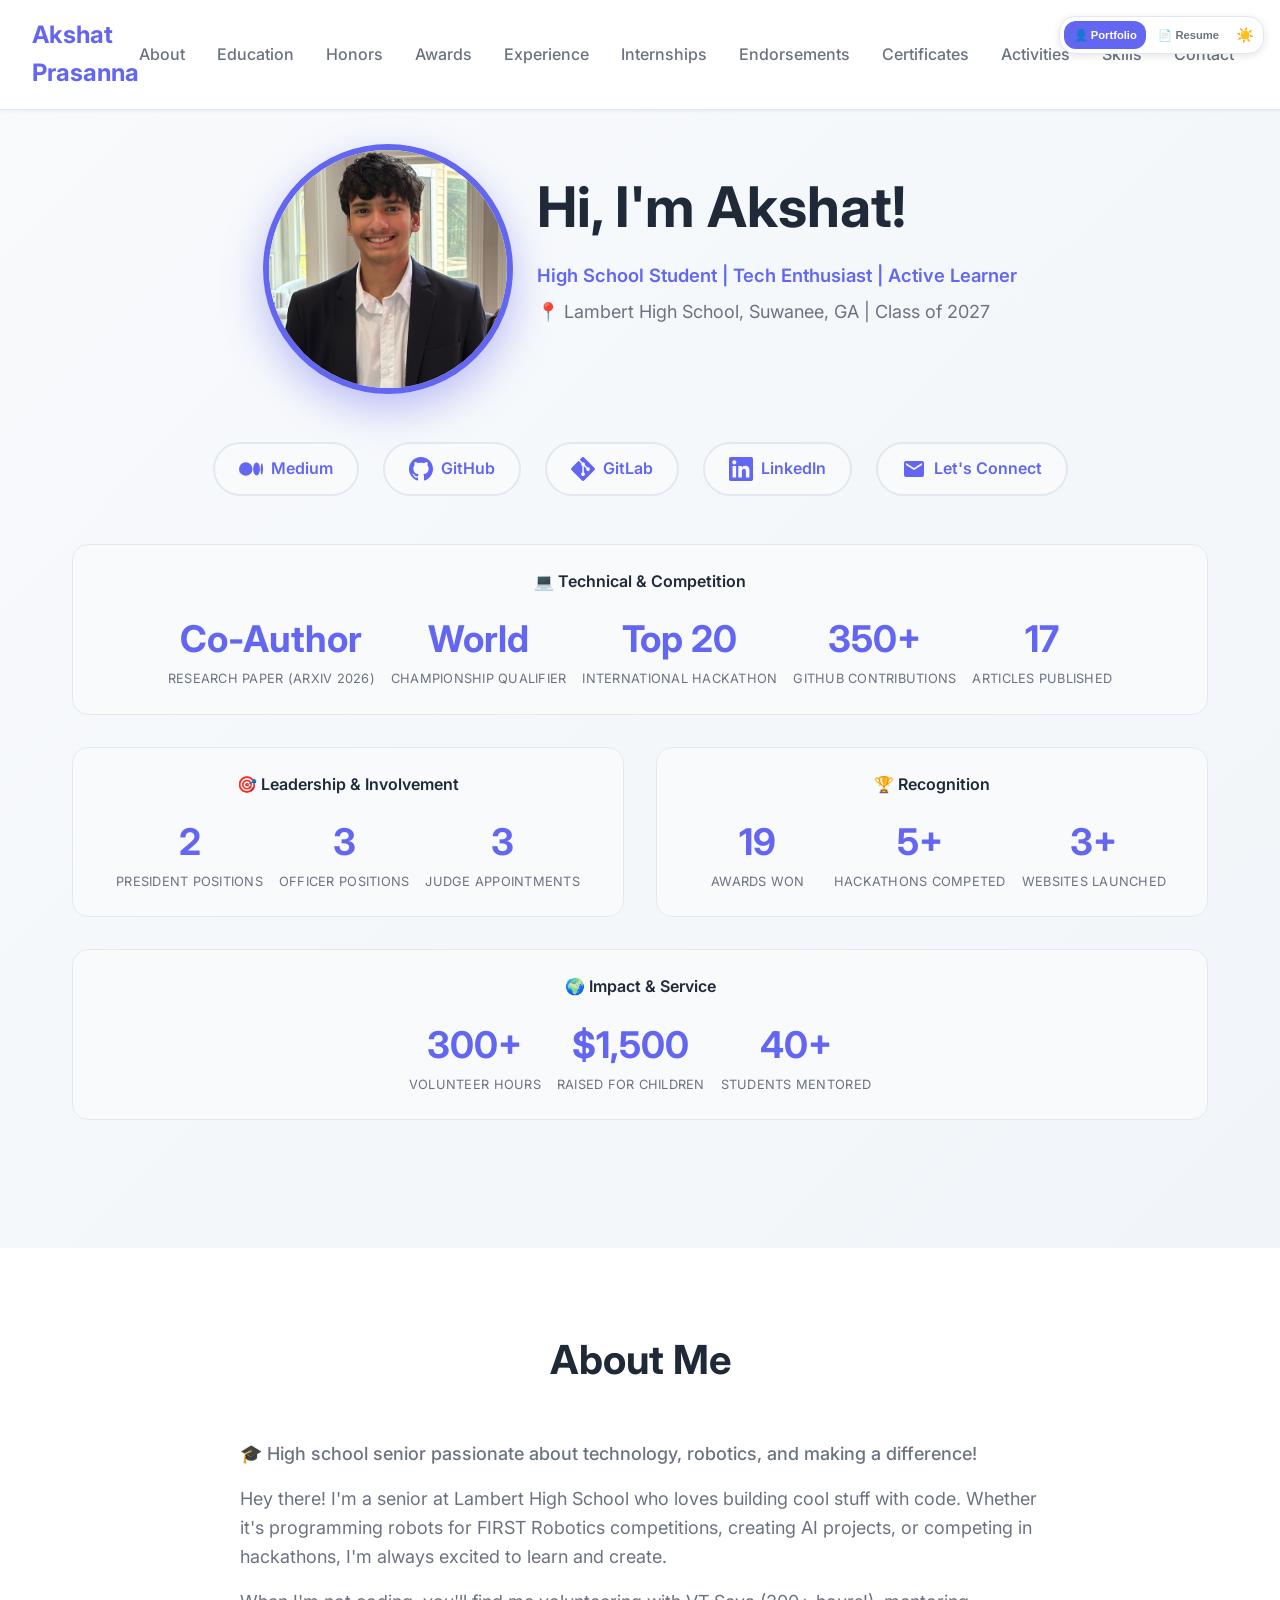
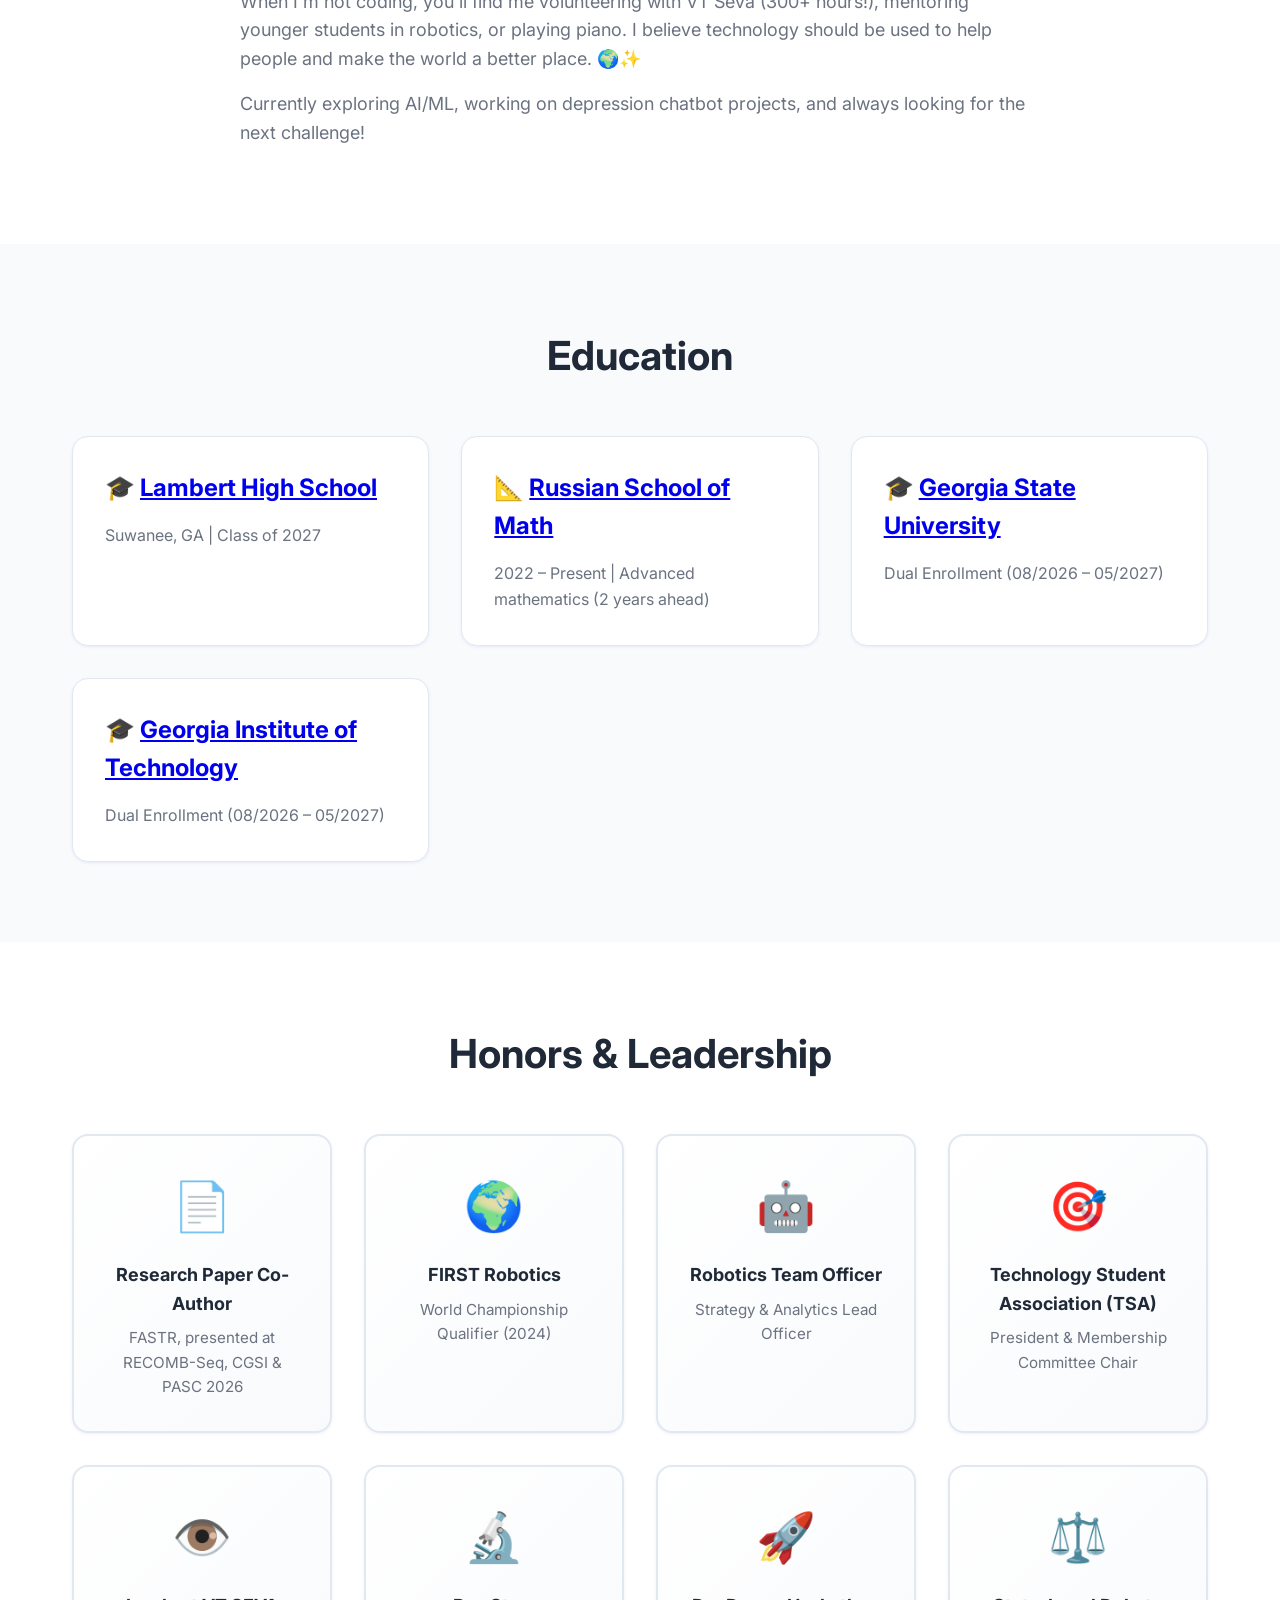
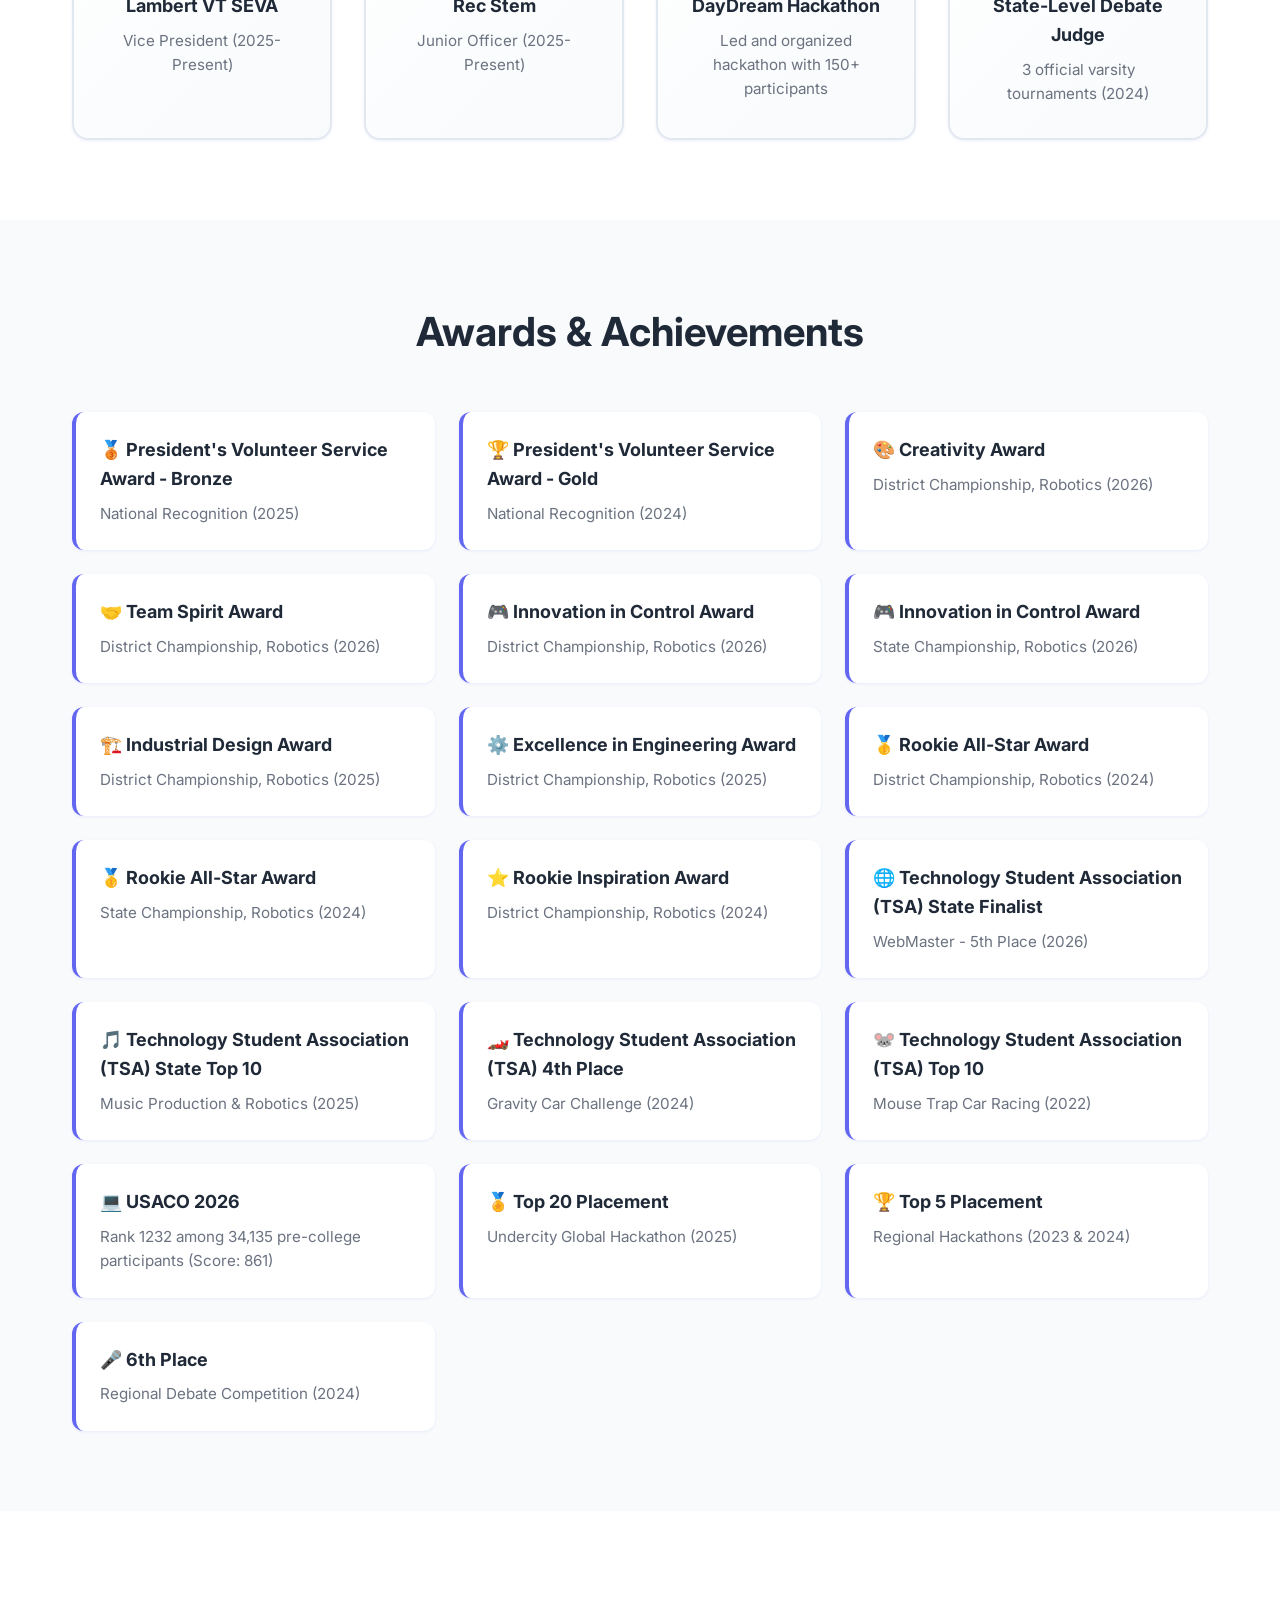
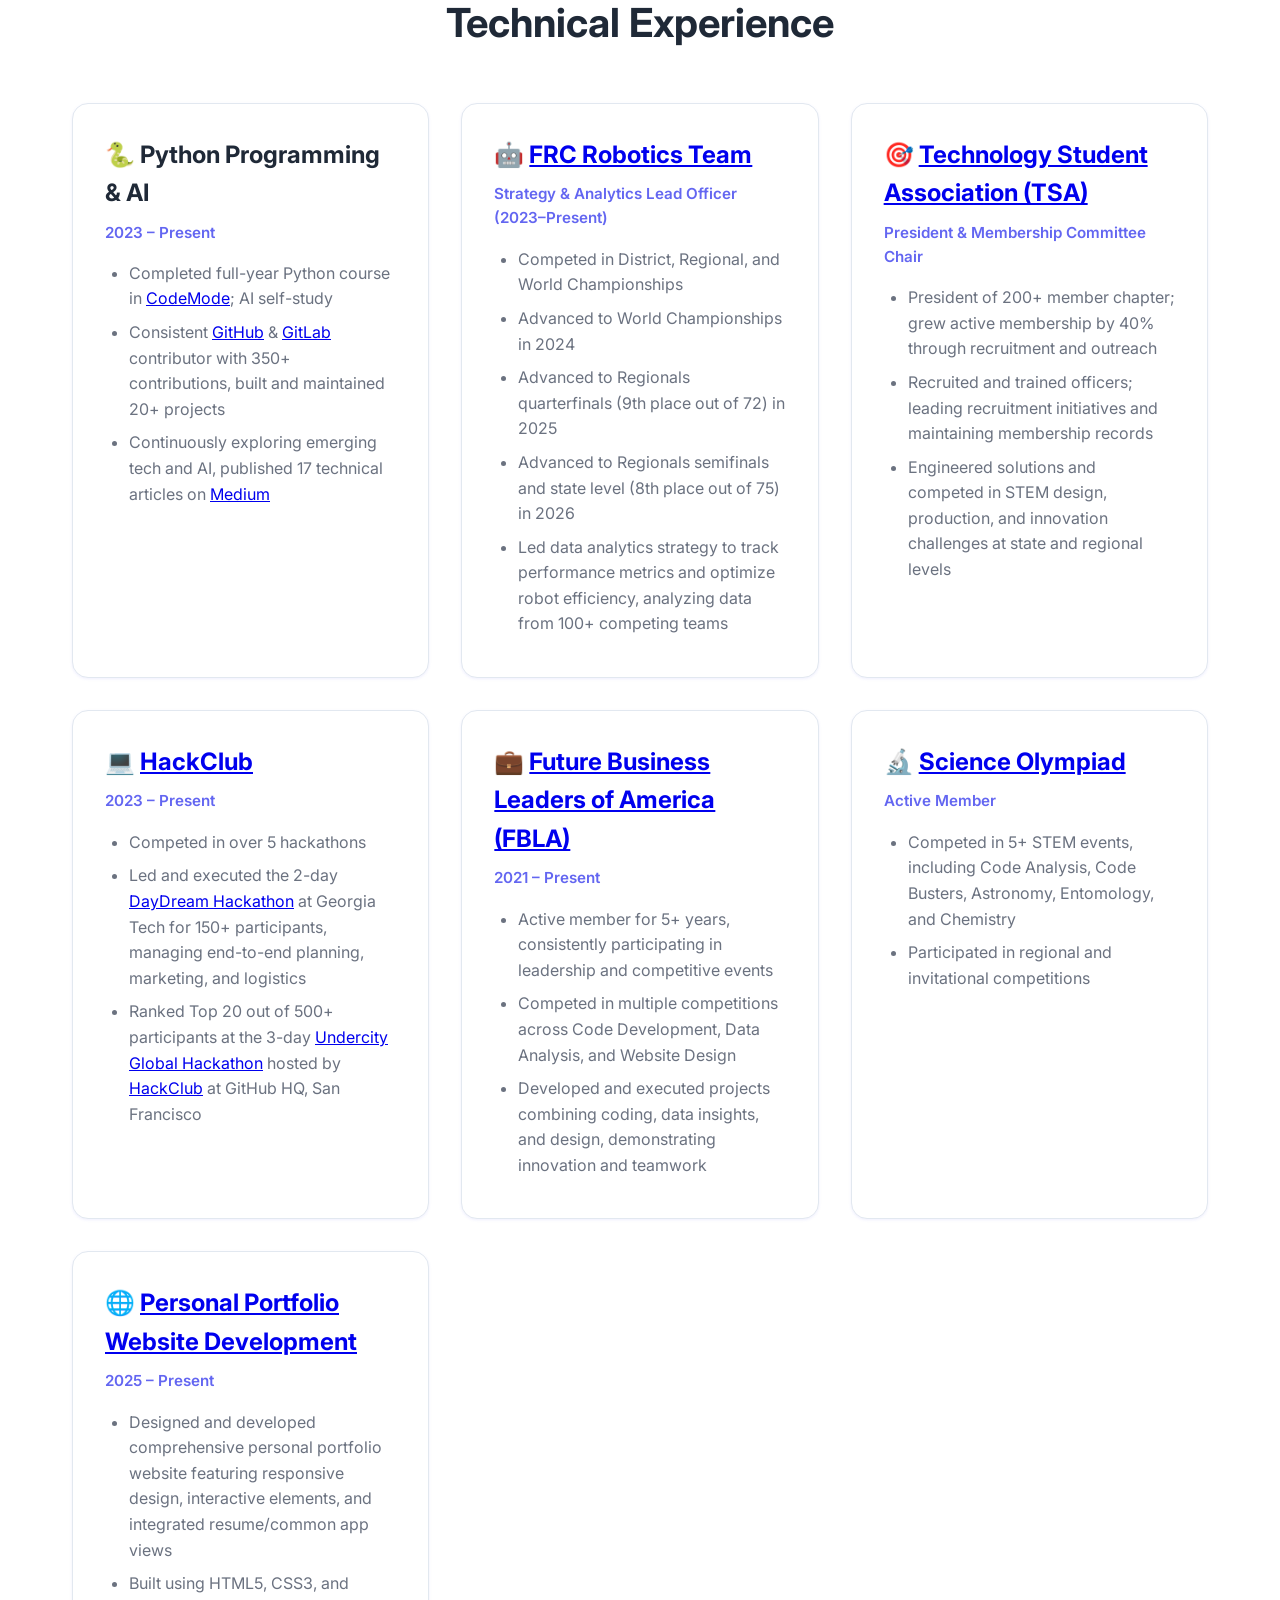
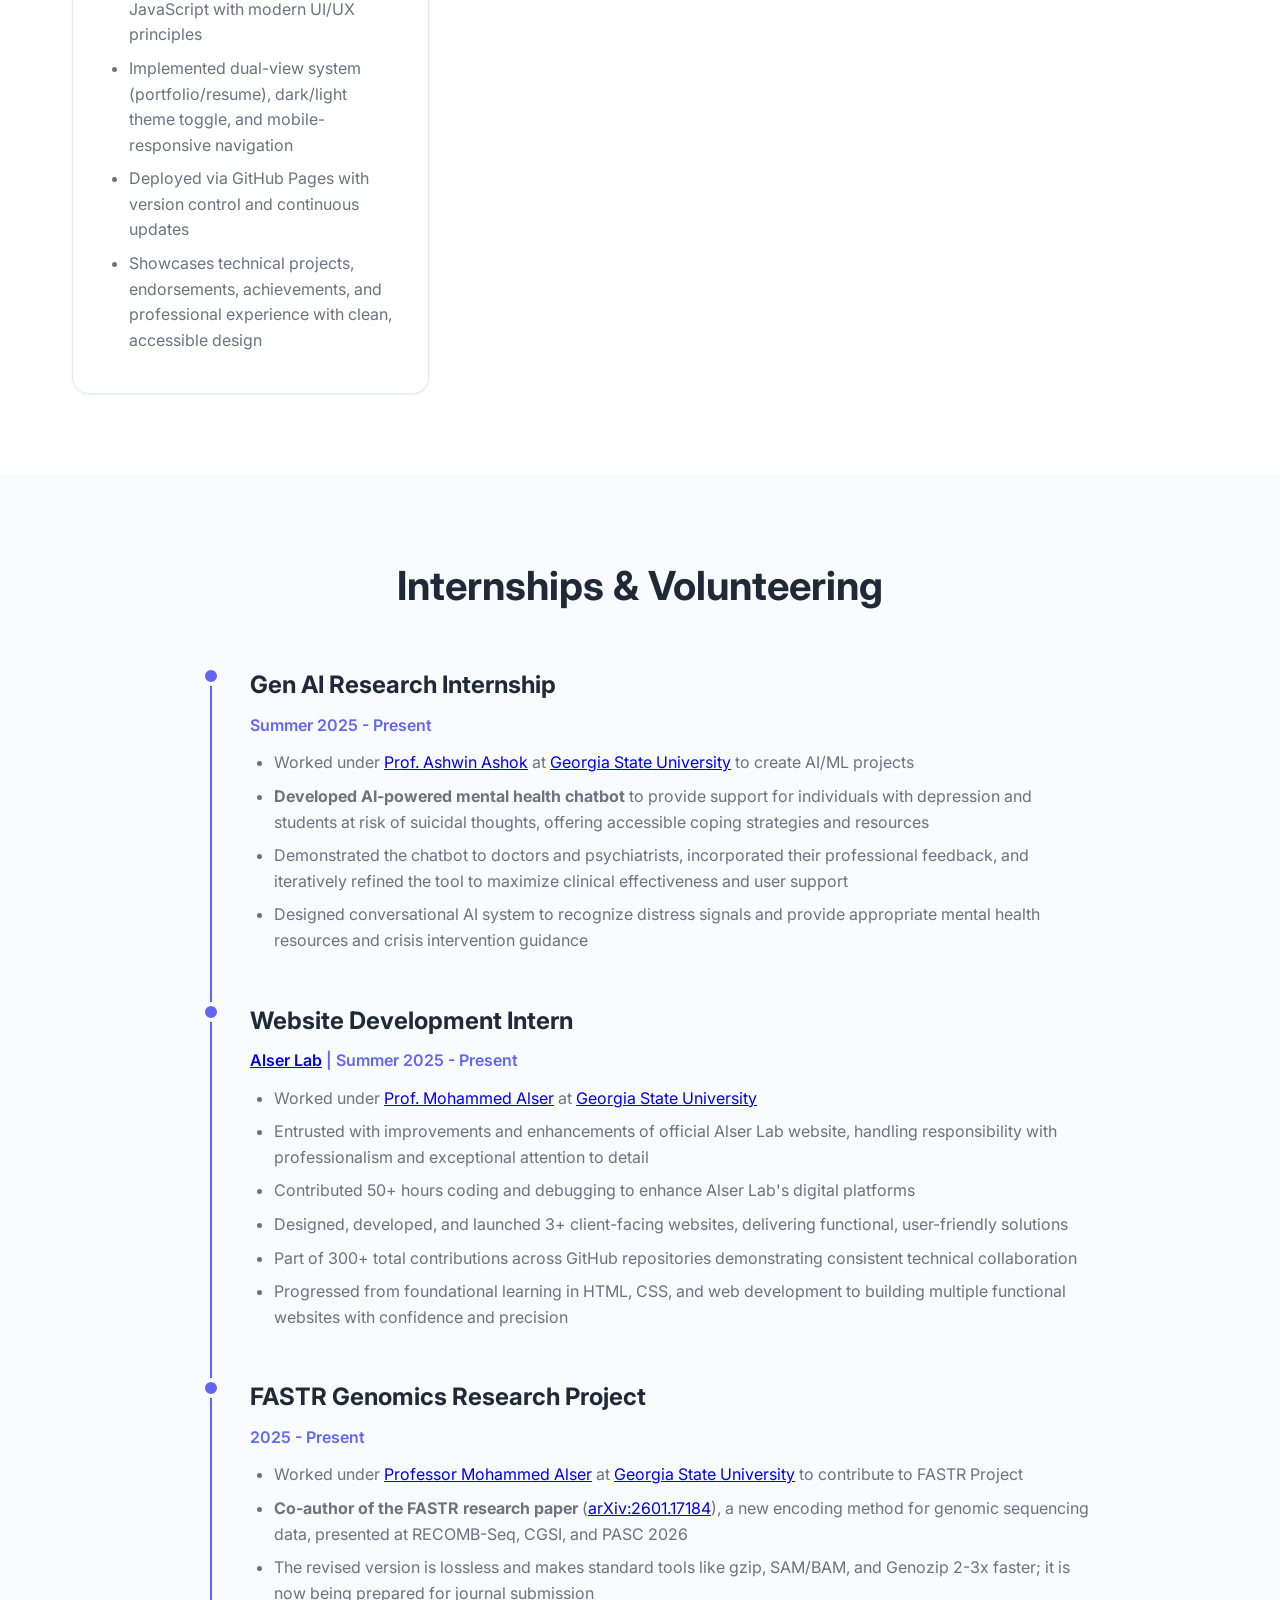
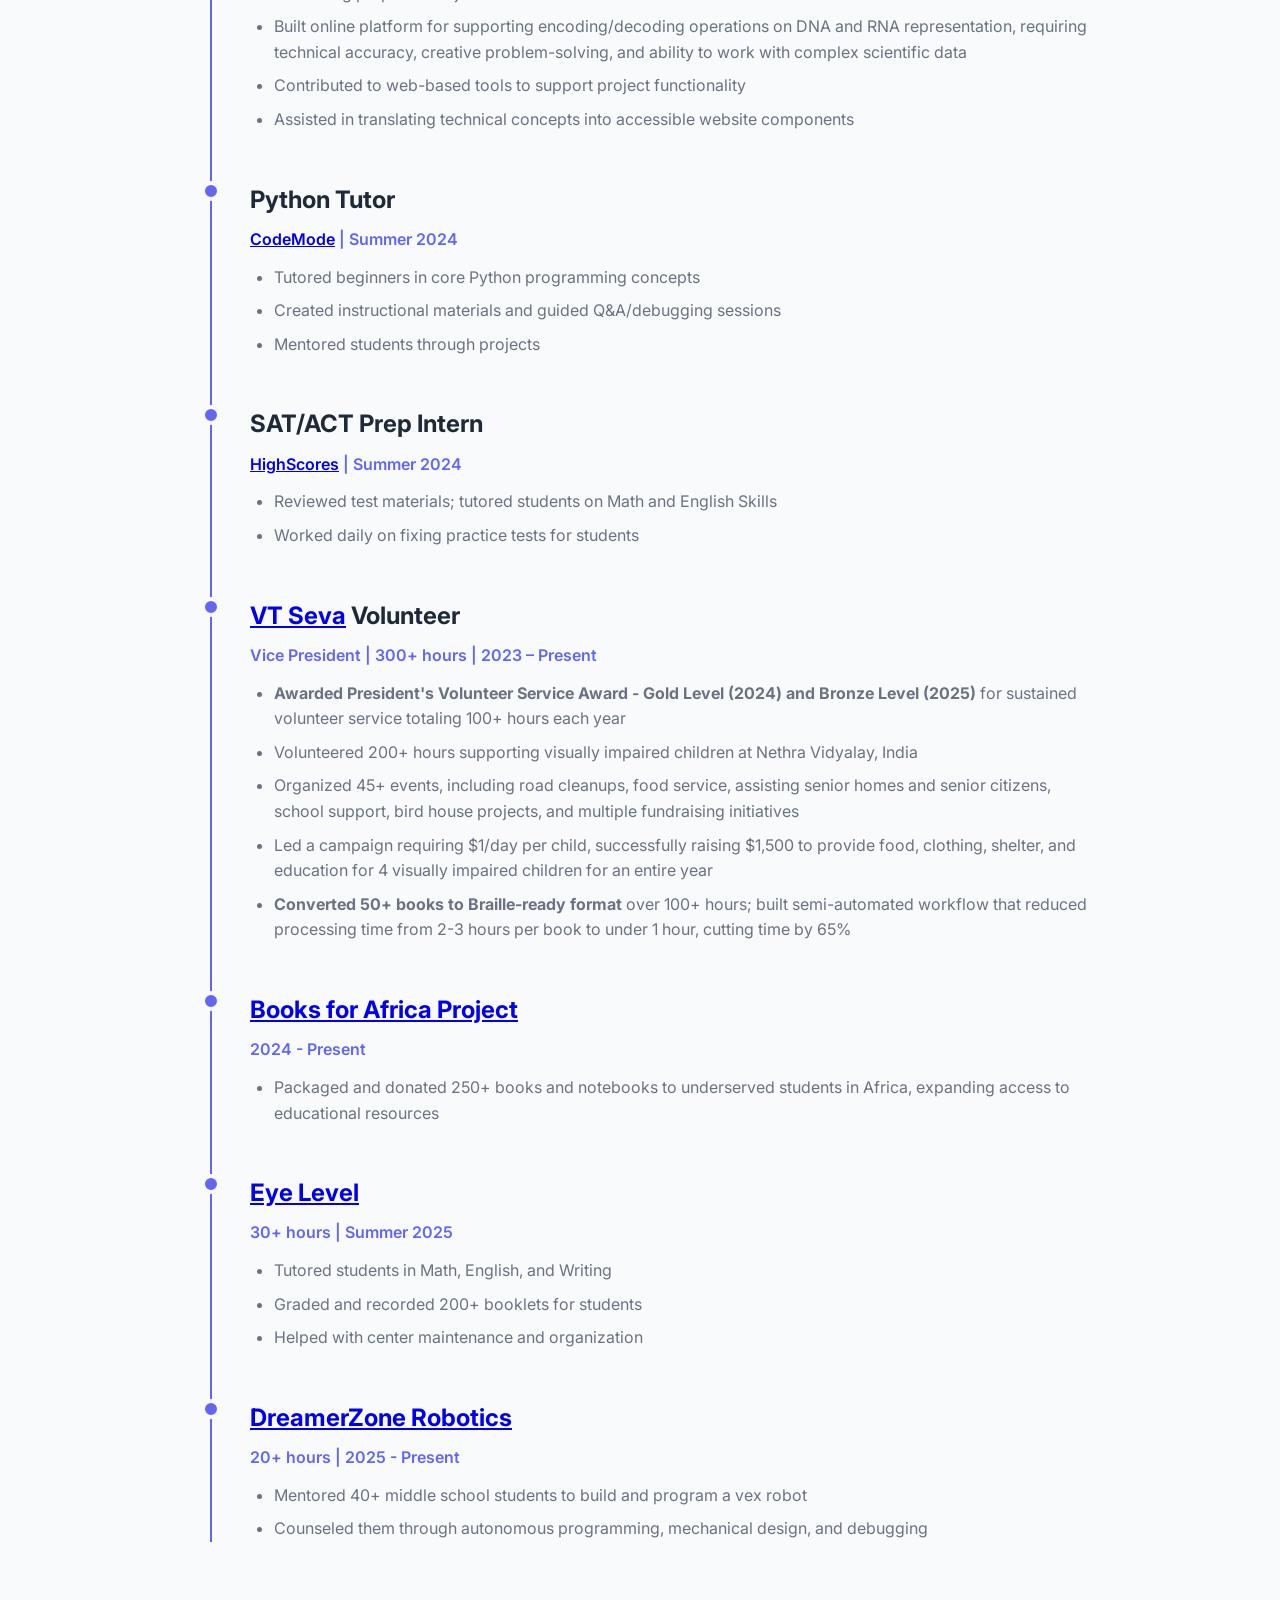
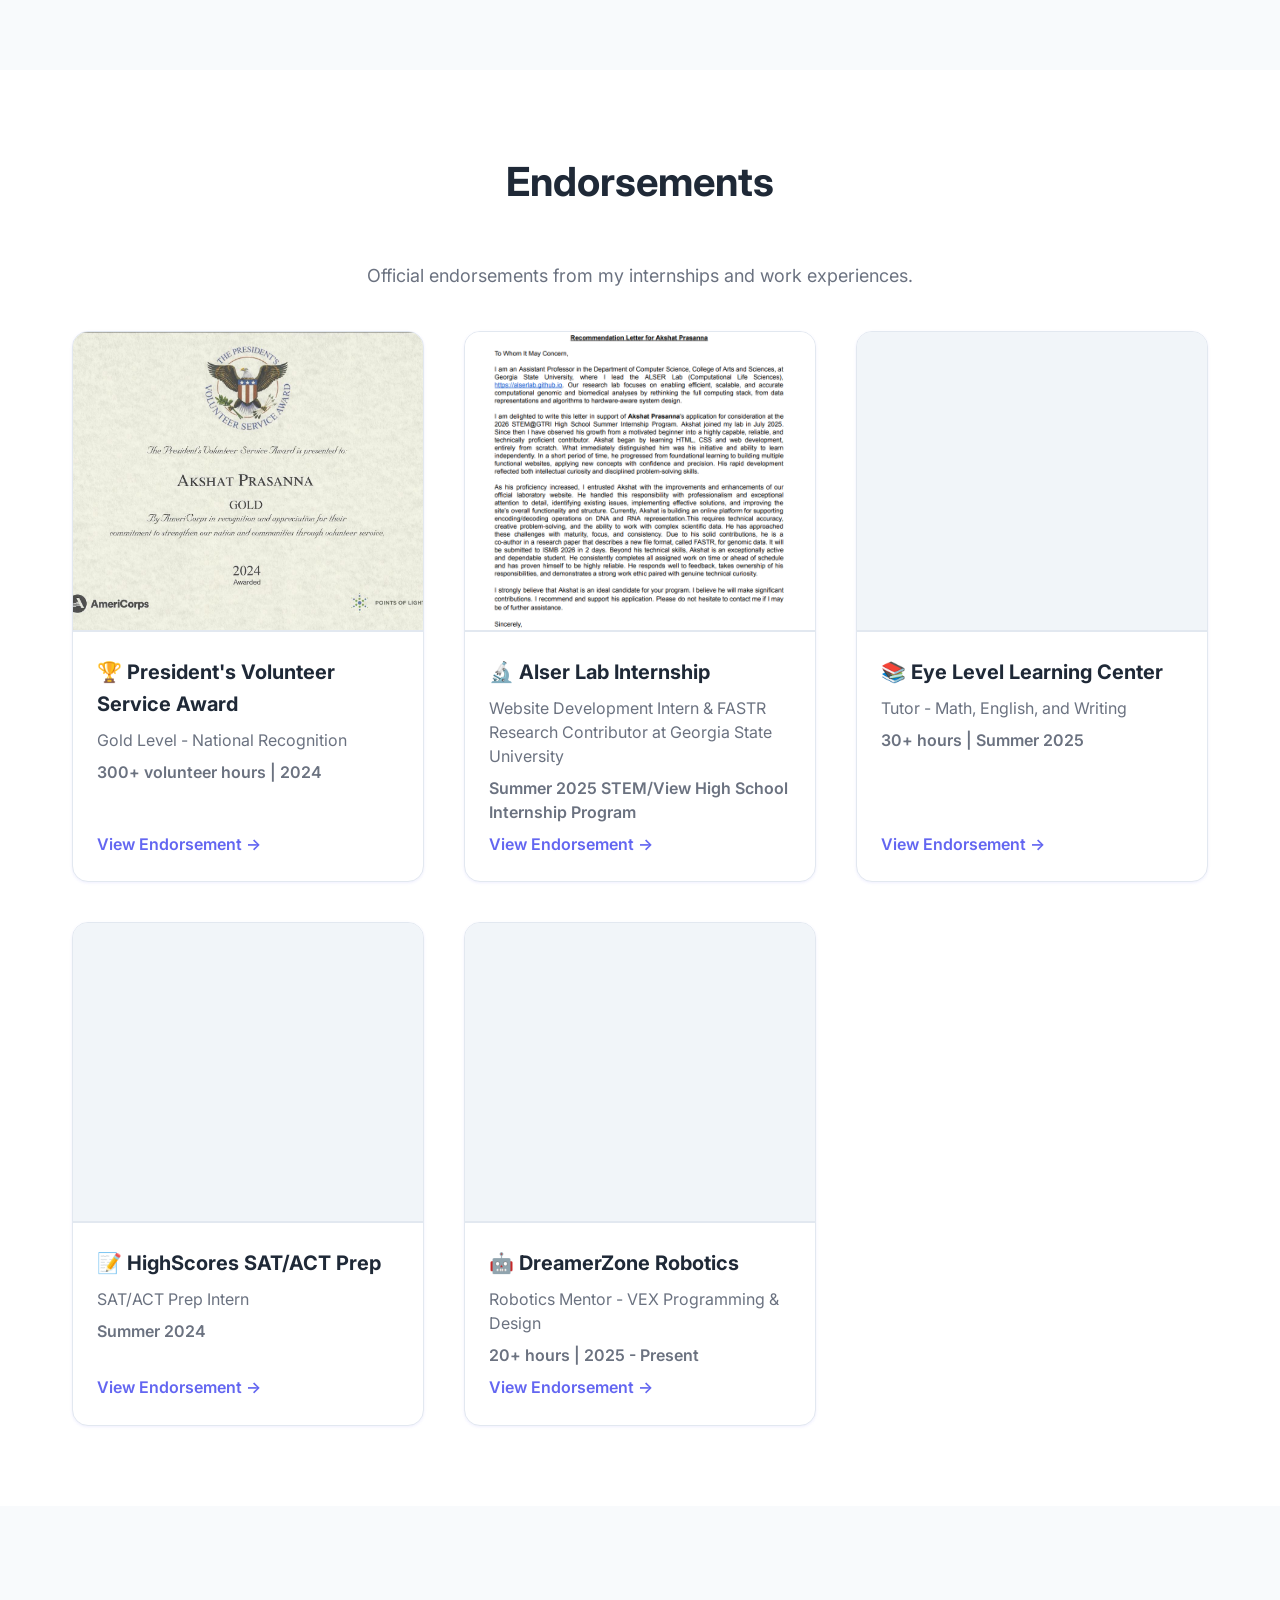
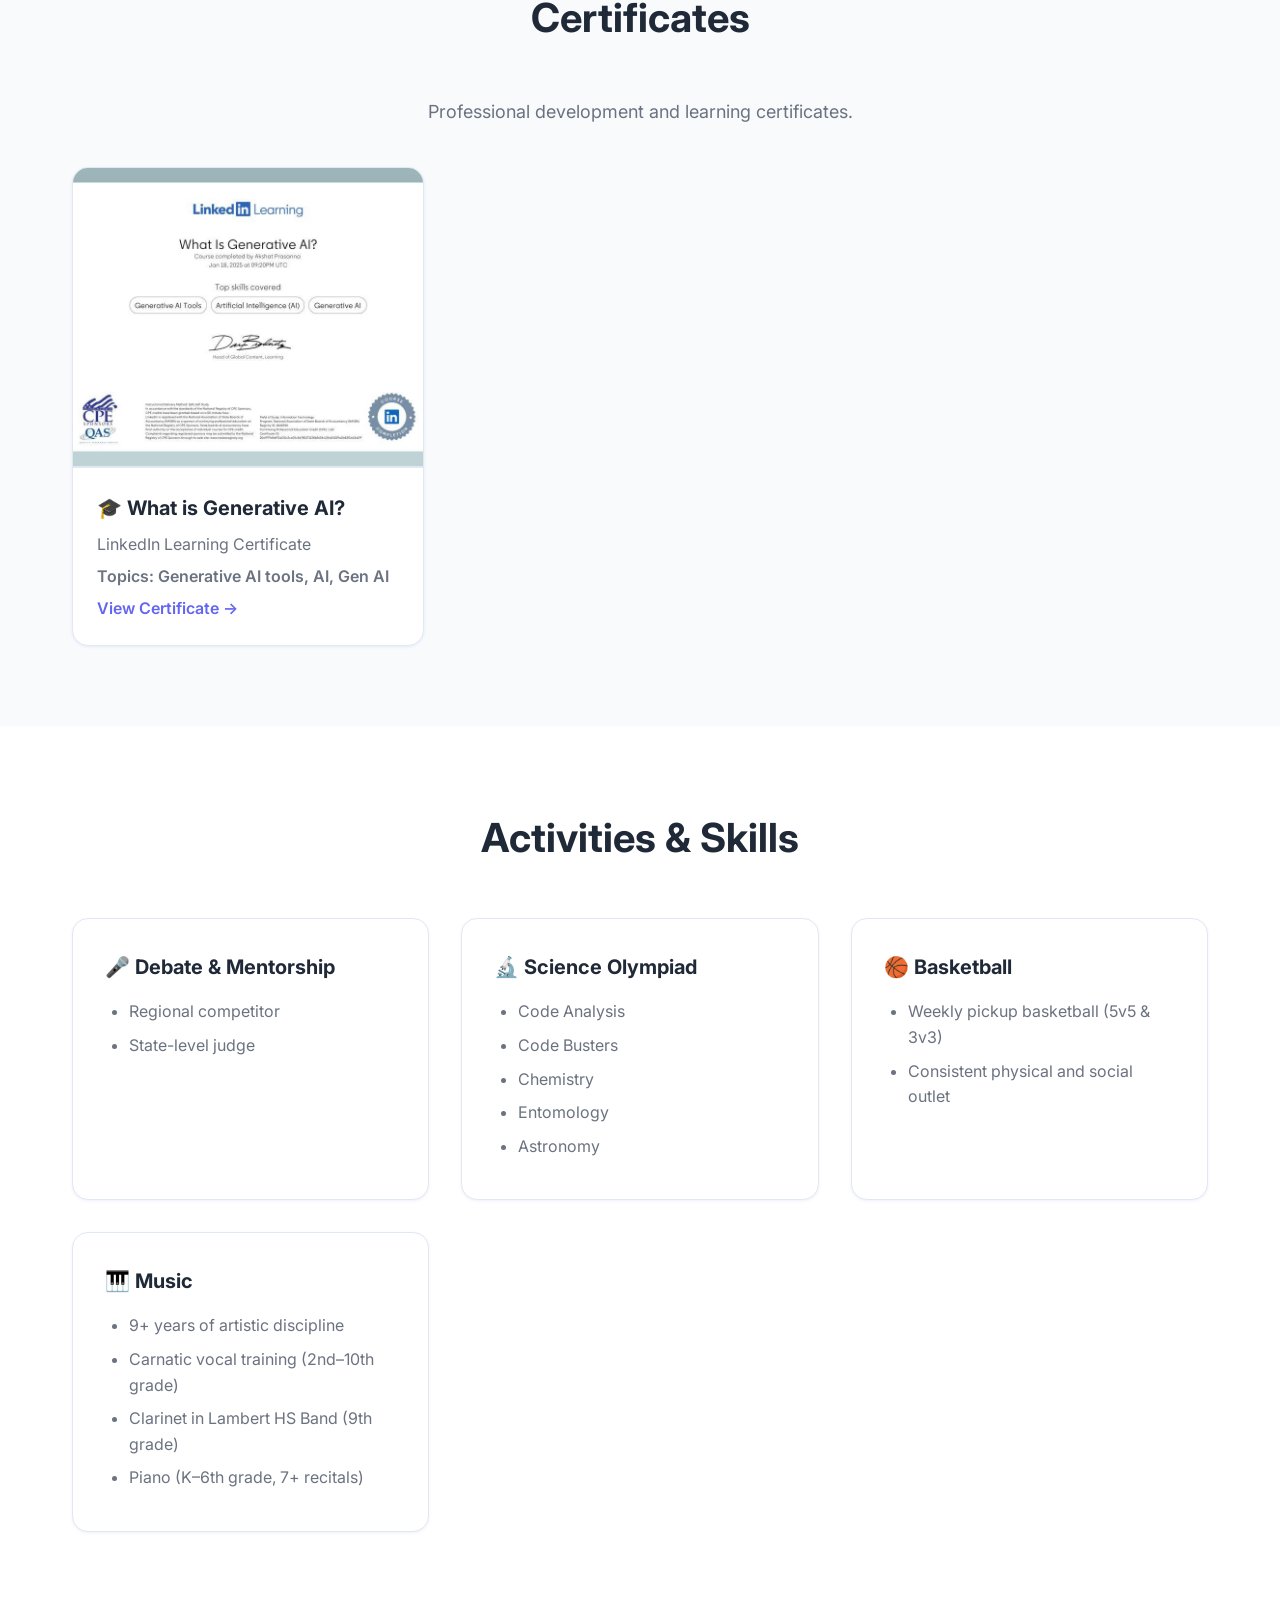
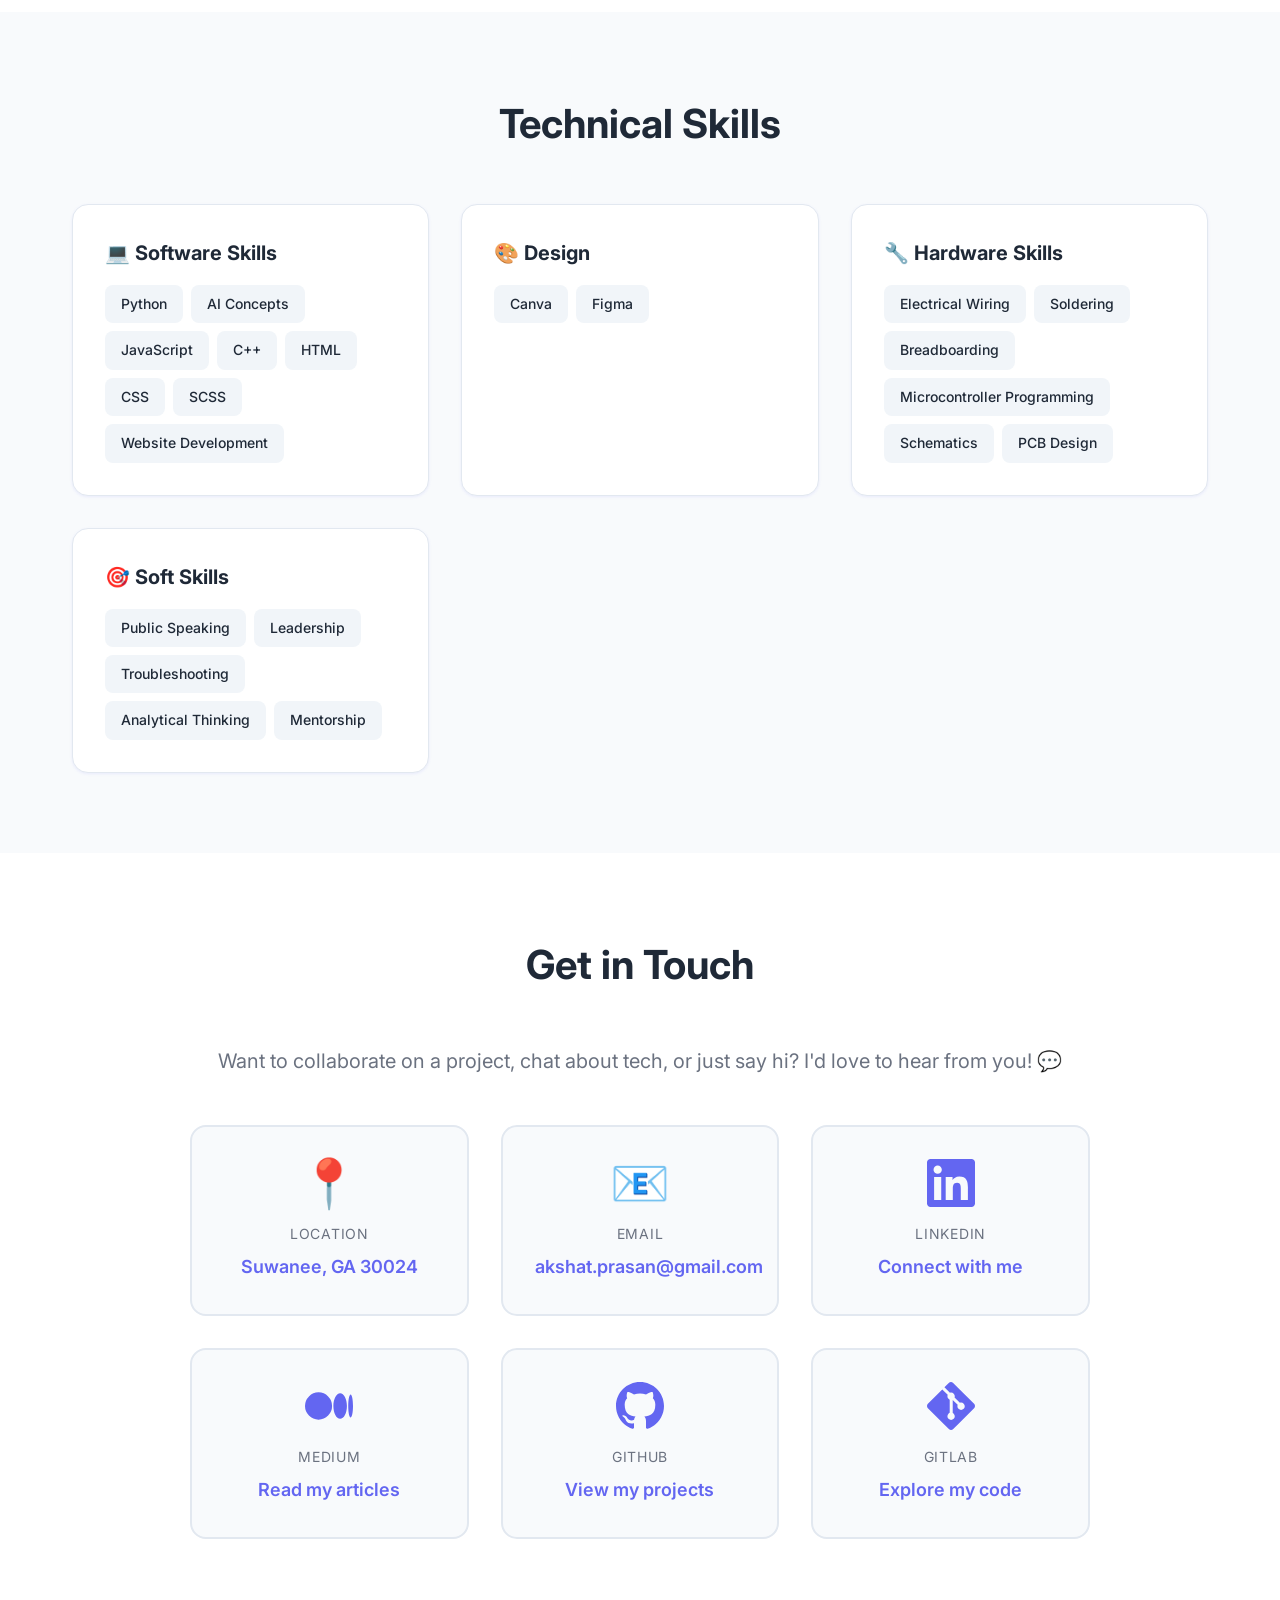
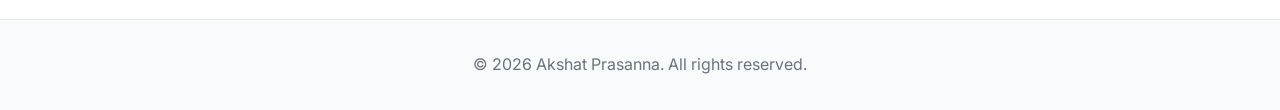
==== index.html @ 9a0ede93 "Add files via upload" ====
<!DOCTYPE html>
<html lang="en">
<head>
    <meta charset="UTF-8">
    <meta name="viewport" content="width=device-width, initial-scale=1.0">
    <title>Akshat Prasanna - Student Portfolio</title>
    <link rel="stylesheet" href="styles.css?v=1.8">
    <link rel="preconnect" href="https://fonts.googleapis.com">
    <link rel="preconnect" href="https://fonts.gstatic.com" crossorigin>
    <link href="https://fonts.googleapis.com/css2?family=Inter:wght@300;400;500;600;700&display=swap" rel="stylesheet">
    <!-- Cache buster: 2026-01-18-v5 -->
</head>
<body>
    <!-- View Toggle -->
    <div id="view-toggle" class="view-toggle">
        <button class="toggle-btn active" data-view="portfolio">👤 Portfolio</button>
        <button class="toggle-btn" data-view="resume">📄 Resume</button>
        <button id="theme-toggle" class="theme-btn" aria-label="Toggle theme">
            <span class="sun-icon">☀️</span>
            <span class="moon-icon">🌙</span>
        </button>
    </div>

    <!-- Portfolio View -->
    <div id="portfolio-view" class="view-container active">
        <!-- Navigation -->
        <nav id="navbar">
            <div class="nav-container">
                <a href="https://www.linkedin.com/in/akshat-prasanna-5a726828b/" target="_blank" class="nav-brand">Akshat Prasanna</a>
                <button class="mobile-menu-toggle" id="mobile-menu-toggle" aria-label="Toggle menu">
                    <span></span>
                    <span></span>
                    <span></span>
                </button>
                <div class="nav-links" id="nav-links">
                    <a href="#about">About</a>
                    <a href="#education">Education</a>
                    <a href="#honors">Honors</a>
                    <a href="#awards">Awards</a>
                    <a href="#experience">Experience</a>
                    <a href="#internships">Internships</a>
                    <a href="#endorsements">Endorsements</a>
                    <a href="#certificates">Certificates</a>
                    <a href="#activities">Activities</a>
                    <a href="#skills">Skills</a>
                    <a href="#contact">Contact</a>
                </div>
            </div>
        </nav>

    <!-- Hero Section -->
    <section id="hero">
        <div class="container">
            <div class="hero-content">
                <div class="profile-picture">
                    <img src="images/Akshat Headshot_optimized.jpg" alt="Akshat Prasanna" />
                </div>
                <div class="hero-text">
                    <h1 class="hero-title">Hi, I'm Akshat!</h1>
                    <p class="hero-subtitle">High School Student | Tech Enthusiast | Active Learner</p>
                    <p class="hero-location">📍 Lambert High School, Suwanee, GA | Class of 2027</p>
                </div>
                <div class="hero-social-links">
                    <a href="https://medium.com/@akshat.prasan" target="_blank" class="social-link" aria-label="Medium">
                        <svg width="24" height="24" viewBox="0 0 24 24" fill="currentColor" xmlns="http://www.w3.org/2000/svg">
                            <path d="M13.54 12a6.8 6.8 0 01-6.77 6.82A6.8 6.8 0 010 12a6.8 6.8 0 016.77-6.82A6.8 6.8 0 0113.54 12zM20.96 12c0 3.54-1.51 6.42-3.38 6.42-1.87 0-3.39-2.88-3.39-6.42s1.52-6.42 3.39-6.42 3.38 2.88 3.38 6.42M24 12c0 3.17-.53 5.75-1.19 5.75-.66 0-1.19-2.58-1.19-5.75s.53-5.75 1.19-5.75C23.47 6.25 24 8.83 24 12z"/>
                        </svg>
                        <span>Medium</span>
                    </a>
                    <a href="https://github.com/aksprasan" target="_blank" class="social-link" aria-label="GitHub">
                        <svg width="24" height="24" viewBox="0 0 24 24" fill="currentColor" xmlns="http://www.w3.org/2000/svg">
                            <path d="M12 0c-6.626 0-12 5.373-12 12 0 5.302 3.438 9.8 8.207 11.387.599.111.793-.261.793-.577v-2.234c-3.338.726-4.033-1.416-4.033-1.416-.546-1.387-1.333-1.756-1.333-1.756-1.089-.745.083-.729.083-.729 1.205.084 1.839 1.237 1.839 1.237 1.07 1.834 2.807 1.304 3.492.997.107-.775.418-1.305.762-1.604-2.665-.305-5.467-1.334-5.467-5.931 0-1.311.469-2.381 1.236-3.221-.124-.303-.535-1.524.117-3.176 0 0 1.008-.322 3.301 1.23.957-.266 1.983-.399 3.003-.404 1.02.005 2.047.138 3.006.404 2.291-1.552 3.297-1.23 3.297-1.23.653 1.653.242 2.874.118 3.176.77.84 1.235 1.911 1.235 3.221 0 4.609-2.807 5.624-5.479 5.921.43.372.823 1.102.823 2.222v3.293c0 .319.192.694.801.576 4.765-1.589 8.199-6.086 8.199-11.386 0-6.627-5.373-12-12-12z"/>
                        </svg>
                        <span>GitHub</span>
                    </a>
                    <a href="https://gitlab.com/akshat.prasan" target="_blank" class="social-link" aria-label="GitLab">
                        <svg width="24" height="24" viewBox="0 0 24 24" fill="currentColor" xmlns="http://www.w3.org/2000/svg">
                            <path d="M23.546 10.93L13.067.452c-.604-.603-1.582-.603-2.188 0L8.708 2.627l2.76 2.76c.645-.215 1.379-.07 1.889.441.516.515.658 1.258.428 1.9l2.658 2.66c.645-.23 1.387-.096 1.9.428.717.717.717 1.88 0 2.598-.719.719-1.881.719-2.598 0-.539-.541-.674-1.337-.404-1.996L12.86 8.955v6.525c.176.086.342.203.488.348.713.721.713 1.883 0 2.598-.719.719-1.881.719-2.598 0-.719-.719-.719-1.879 0-2.598.182-.18.387-.316.605-.406V8.835c-.217-.091-.424-.222-.605-.406-.545-.545-.676-1.342-.396-2.009L7.636 3.7.45 10.881c-.6.605-.6 1.584 0 2.189l10.48 10.477c.604.604 1.582.604 2.186 0l10.43-10.43c.605-.603.605-1.582 0-2.187"/>
                        </svg>
                        <span>GitLab</span>
                    </a>
                    <a href="https://www.linkedin.com/in/akshat-prasanna-5a726828b/" target="_blank" class="social-link" aria-label="LinkedIn">
                        <svg width="24" height="24" viewBox="0 0 24 24" fill="currentColor" xmlns="http://www.w3.org/2000/svg">
                            <path d="M20.447 20.452h-3.554v-5.569c0-1.328-.027-3.037-1.852-3.037-1.853 0-2.136 1.445-2.136 2.939v5.667H9.351V9h3.414v1.561h.046c.477-.9 1.637-1.85 3.37-1.85 3.601 0 4.267 2.37 4.267 5.455v6.286zM5.337 7.433c-1.144 0-2.063-.926-2.063-2.065 0-1.138.92-2.063 2.063-2.063 1.14 0 2.064.925 2.064 2.063 0 1.139-.925 2.065-2.064 2.065zm1.782 13.019H3.555V9h3.564v11.452zM22.225 0H1.771C.792 0 0 .774 0 1.729v20.542C0 23.227.792 24 1.771 24h20.451C23.2 24 24 23.227 24 22.271V1.729C24 .774 23.2 0 22.222 0h.003z"/>
                        </svg>
                        <span>LinkedIn</span>
                    </a>
                    <a href="#contact" class="social-link" aria-label="Contact">
                        <svg width="24" height="24" viewBox="0 0 24 24" fill="currentColor" xmlns="http://www.w3.org/2000/svg">
                            <path d="M20 4H4c-1.1 0-1.99.9-1.99 2L2 18c0 1.1.9 2 2 2h16c1.1 0 2-.9 2-2V6c0-1.1-.9-2-2-2zm0 4l-8 5-8-5V6l8 5 8-5v2z"/>
                        </svg>
                        <span>Let's Connect</span>
                    </a>
                </div>
                <div class="hero-stats">
                    <div class="stat-category">
                        <h4 class="stat-category-title">💻 Technical & Competition</h4>
                        <div class="stat-row">
                            <div class="stat">
                                <div class="stat-number">Co-Author</div>
                                <div class="stat-label">Research Paper (arXiv 2026)</div>
                            </div>
                            <div class="stat">
                                <div class="stat-number">World</div>
                                <div class="stat-label">Championship Qualifier</div>
                            </div>
                            <div class="stat">
                                <div class="stat-number">Top 20</div>
                                <div class="stat-label">International Hackathon</div>
                            </div>
                            <div class="stat">
                                <div class="stat-number">350+</div>
                                <div class="stat-label">GitHub Contributions</div>
                            </div>
                            <div class="stat">
                                <div class="stat-number">17</div>
                                <div class="stat-label">Articles Published</div>
                            </div>
                        </div>
                    </div>
                    
                    <div class="stat-category">
                        <h4 class="stat-category-title">🎯 Leadership & Involvement</h4>
                        <div class="stat-row">
                            <div class="stat">
                                <div class="stat-number">2</div>
                                <div class="stat-label">President Positions</div>
                            </div>
                            <div class="stat">
                                <div class="stat-number">3</div>
                                <div class="stat-label">Officer Positions</div>
                            </div>
                            <div class="stat">
                                <div class="stat-number">3</div>
                                <div class="stat-label">Judge Appointments</div>
                            </div>
                        </div>
                    </div>
                    
                    <div class="stat-category">
                        <h4 class="stat-category-title">🏆 Recognition</h4>
                        <div class="stat-row">
                            <div class="stat">
                                <div class="stat-number">19</div>
                                <div class="stat-label">Awards Won</div>
                            </div>
                            <div class="stat">
                                <div class="stat-number">5+</div>
                                <div class="stat-label">Hackathons Competed</div>
                            </div>
                            <div class="stat">
                                <div class="stat-number">3+</div>
                                <div class="stat-label">Websites Launched</div>
                            </div>
                        </div>
                    </div>
                    
                    <div class="stat-category">
                        <h4 class="stat-category-title">🌍 Impact & Service</h4>
                        <div class="stat-row">
                            <div class="stat">
                                <div class="stat-number">300+</div>
                                <div class="stat-label">Volunteer Hours</div>
                            </div>
                            <div class="stat">
                                <div class="stat-number">$1,500</div>
                                <div class="stat-label">Raised for Children</div>
                            </div>
                            <div class="stat">
                                <div class="stat-number">40+</div>
                                <div class="stat-label">Students Mentored</div>
                            </div>
                        </div>
                    </div>
                </div>
            </div>
        </div>
    </section>

    <!-- About Section -->
    <section id="about" class="section">
        <div class="container">
            <h2 class="section-title">About Me</h2>
            <div class="about-content">
                <p class="lead">🎓 High school senior passionate about technology, robotics, and making a difference!</p>
                <p>Hey there! I'm a senior at Lambert High School who loves building cool stuff with code. Whether it's programming robots for FIRST Robotics competitions, creating AI projects, or competing in hackathons, I'm always excited to learn and create.</p>
                <p>When I'm not coding, you'll find me volunteering with VT Seva (300+ hours!), mentoring younger students in robotics, or playing piano. I believe technology should be used to help people and make the world a better place. 🌍✨</p>
                <p>Currently exploring AI/ML, working on depression chatbot projects, and always looking for the next challenge!</p>
            </div>
        </div>
    </section>

    <!-- Education Section -->
    <section id="education" class="section section-alt">
        <div class="container">
            <h2 class="section-title">Education</h2>
            <div class="education-grid">
                <div class="education-card">
                    <h3>🎓 <a href="https://lhs.forsyth.k12.ga.us/" target="_blank">Lambert High School</a></h3>
                    <p class="school-info">Suwanee, GA | Class of 2027</p>
                </div>
                <div class="education-card">
                    <h3>📐 <a href="https://www.mathschool.com/about" target="_blank">Russian School of Math</a></h3>
                    <p class="school-info">2022 – Present | Advanced mathematics (2 years ahead)</p>
                </div>
                <div class="education-card">
                    <h3>🎓 <a href="https://www.gsu.edu/" target="_blank">Georgia State University</a></h3>
                    <p class="school-info">Dual Enrollment (08/2026 – 05/2027)</p>
                </div>
                <div class="education-card">
                    <h3>🎓 <a href="https://www.gatech.edu/" target="_blank">Georgia Institute of Technology</a></h3>
                    <p class="school-info">Dual Enrollment (08/2026 – 05/2027)</p>
                </div>
            </div>
        </div>
    </section>

    <!-- Honors & Leadership Section -->
    <section id="honors" class="section">
        <div class="container">
            <h2 class="section-title">Honors & Leadership</h2>
            <div class="honors-grid">
                <div class="honor-card">
                    <div class="honor-icon">📄</div>
                    <h3>Research Paper Co-Author</h3>
                    <p>FASTR, presented at RECOMB-Seq, CGSI & PASC 2026</p>
                </div>
                <div class="honor-card">
                    <div class="honor-icon">🌍</div>
                    <h3>FIRST Robotics</h3>
                    <p>World Championship Qualifier (2024)</p>
                </div>
                <div class="honor-card">
                    <div class="honor-icon">🤖</div>
                    <h3>Robotics Team Officer</h3>
                    <p>Strategy & Analytics Lead Officer</p>
                </div>
                <div class="honor-card">
                    <div class="honor-icon">🎯</div>
                    <h3>Technology Student Association (TSA)</h3>
                    <p>President & Membership Committee Chair</p>
                </div>
                <div class="honor-card">
                    <div class="honor-icon">👁️</div>
                    <h3>Lambert VT SEVA</h3>
                    <p>Vice President (2025-Present)</p>
                </div>
                <div class="honor-card">
                    <div class="honor-icon">🔬</div>
                    <h3>Rec Stem</h3>
                    <p>Junior Officer (2025-Present)</p>
                </div>
                <div class="honor-card">
                    <div class="honor-icon">🚀</div>
                    <h3>DayDream Hackathon</h3>
                    <p>Led and organized hackathon with 150+ participants</p>
                </div>
                <div class="honor-card">
                    <div class="honor-icon">⚖️</div>
                    <h3>State-Level Debate Judge</h3>
                    <p>3 official varsity tournaments (2024)</p>
                </div>
            </div>
        </div>
    </section>

    <!-- Awards Section -->
    <section id="awards" class="section section-alt">
        <div class="container">
            <h2 class="section-title">Awards & Achievements</h2>
            <div class="awards-grid">
                <div class="award-item">
                    <h4>🥉 President's Volunteer Service Award - Bronze</h4>
                    <p>National Recognition (2025)</p>
                </div>
                <div class="award-item">
                    <h4>🏆 President's Volunteer Service Award - Gold</h4>
                    <p>National Recognition (2024)</p>
                </div>
                <div class="award-item">
                    <h4>🎨 Creativity Award</h4>
                    <p>District Championship, Robotics (2026)</p>
                </div>
                <div class="award-item">
                    <h4>🤝 Team Spirit Award</h4>
                    <p>District Championship, Robotics (2026)</p>
                </div>
                <div class="award-item">
                    <h4>🎮 Innovation in Control Award</h4>
                    <p>District Championship, Robotics (2026)</p>
                </div>
                <div class="award-item">
                    <h4>🎮 Innovation in Control Award</h4>
                    <p>State Championship, Robotics (2026)</p>
                </div>
                <div class="award-item">
                    <h4>🏗️ Industrial Design Award</h4>
                    <p>District Championship, Robotics (2025)</p>
                </div>
                <div class="award-item">
                    <h4>⚙️ Excellence in Engineering Award</h4>
                    <p>District Championship, Robotics (2025)</p>
                </div>
                <div class="award-item">
                    <h4>🥇 Rookie All-Star Award</h4>
                    <p>District Championship, Robotics (2024)</p>
                </div>
                <div class="award-item">
                    <h4>🥇 Rookie All-Star Award</h4>
                    <p>State Championship, Robotics (2024)</p>
                </div>
                <div class="award-item">
                    <h4>⭐ Rookie Inspiration Award</h4>
                    <p>District Championship, Robotics (2024)</p>
                </div>
                <div class="award-item">
                    <h4>🌐 Technology Student Association (TSA) State Finalist</h4>
                    <p>WebMaster - 5th Place (2026)</p>
                </div>
                <div class="award-item">
                    <h4>🎵 Technology Student Association (TSA) State Top 10</h4>
                    <p>Music Production & Robotics (2025)</p>
                </div>
                <div class="award-item">
                    <h4>🏎️ Technology Student Association (TSA) 4th Place</h4>
                    <p>Gravity Car Challenge (2024)</p>
                </div>
                <div class="award-item">
                    <h4>🐭 Technology Student Association (TSA) Top 10</h4>
                    <p>Mouse Trap Car Racing (2022)</p>
                </div>
                <div class="award-item">
                    <h4>💻 USACO 2026</h4>
                    <p>Rank 1232 among 34,135 pre-college participants (Score: 861)</p>
                </div>
                <div class="award-item">
                    <h4>🏅 Top 20 Placement</h4>
                    <p>Undercity Global Hackathon (2025)</p>
                </div>
                <div class="award-item">
                    <h4>🏆 Top 5 Placement</h4>
                    <p>Regional Hackathons (2023 & 2024)</p>
                </div>
                <div class="award-item">
                    <h4>🎤 6th Place</h4>
                    <p>Regional Debate Competition (2024)</p>
                </div>
            </div>
        </div>
    </section>

    <!-- Technical Experience Section -->
    <section id="experience" class="section">
        <div class="container">
            <h2 class="section-title">Technical Experience</h2>
            <div class="experience-grid">
                <div class="experience-card">
                    <h3>🐍 Python Programming & AI</h3>
                    <p class="experience-period">2023 – Present</p>
                    <ul>
                        <li>Completed full-year Python course in <a href="https://codemode.us/" target="_blank">CodeMode</a>; AI self-study</li>
                        <li>Consistent <a href="https://github.com/aksprasan" target="_blank">GitHub</a> & <a href="https://gitlab.com/akshat.prasan" target="_blank">GitLab</a> contributor with 350+ contributions, built and maintained 20+ projects</li>
                        <li>Continuously exploring emerging tech and AI, published 17 technical articles on <a href="https://medium.com/@akshat.prasan" target="_blank">Medium</a></li>
                    </ul>
                </div>
                <div class="experience-card">
                    <h3>🤖 <a href="https://frc-events.firstinspires.org/team/9477" target="_blank">FRC Robotics Team</a></h3>
                    <p class="experience-period">Strategy & Analytics Lead Officer (2023–Present)</p>
                    <ul>
                        <li>Competed in District, Regional, and World Championships</li>
                        <li>Advanced to World Championships in 2024</li>
                        <li>Advanced to Regionals quarterfinals (9th place out of 72) in 2025</li>
                        <li>Advanced to Regionals semifinals and state level (8th place out of 75) in 2026</li>
                        <li>Led data analytics strategy to track performance metrics and optimize robot efficiency, analyzing data from 100+ competing teams</li>
                    </ul>
                </div>
                <div class="experience-card">
                    <h3>🎯 <a href="https://lhs.forsyth.k12.ga.us/extracurricular/clubs-activities" target="_blank">Technology Student Association (TSA)</a></h3>
                    <p class="experience-period">President & Membership Committee Chair</p>
                    <ul>
                        <li>President of 200+ member chapter; grew active membership by 40% through recruitment and outreach</li>
                        <li>Recruited and trained officers; leading recruitment initiatives and maintaining membership records</li>
                        <li>Engineered solutions and competed in STEM design, production, and innovation challenges at state and regional levels</li>
                    </ul>
                </div>
                <div class="experience-card">
                    <h3>💻 <a href="https://hackclub.com/" target="_blank">HackClub</a></h3>
                    <p class="experience-period">2023 – Present</p>
                    <ul>
                        <li>Competed in over 5 hackathons</li>
                        <li>Led and executed the 2-day <a href="https://daydream.hackclub.com/" target="_blank">DayDream Hackathon</a> at Georgia Tech for 150+ participants, managing end-to-end planning, marketing, and logistics</li>
                        <li>Ranked Top 20 out of 500+ participants at the 3-day <a href="https://highway.hackclub.com/getting-started/overview" target="_blank">Undercity Global Hackathon</a> hosted by <a href="https://hackclub.com/" target="_blank">HackClub</a> at GitHub HQ, San Francisco</li>
                    </ul>
                </div>
                <div class="experience-card">
                    <h3>💼 <a href="https://lhs.forsyth.k12.ga.us/extracurricular/clubs-activities" target="_blank">Future Business Leaders of America (FBLA)</a></h3>
                    <p class="experience-period">2021 – Present</p>
                    <ul>
                        <li>Active member for 5+ years, consistently participating in leadership and competitive events</li>
                        <li>Competed in multiple competitions across Code Development, Data Analysis, and Website Design</li>
                        <li>Developed and executed projects combining coding, data insights, and design, demonstrating innovation and teamwork</li>
                    </ul>
                </div>
                <div class="experience-card">
                    <h3>🔬 <a href="https://lhs.forsyth.k12.ga.us/extracurricular/clubs-activities" target="_blank">Science Olympiad</a></h3>
                    <p class="experience-period">Active Member</p>
                    <ul>
                        <li>Competed in 5+ STEM events, including Code Analysis, Code Busters, Astronomy, Entomology, and Chemistry</li>
                        <li>Participated in regional and invitational competitions</li>
                    </ul>
                </div>
                <div class="experience-card">
                    <h3>🌐 <a href="https://aksprasan.github.io/portfolio/index.html" target="_blank">Personal Portfolio Website Development</a></h3>
                    <p class="experience-period">2025 – Present</p>
                    <ul>
                        <li>Designed and developed comprehensive personal portfolio website featuring responsive design, interactive elements, and integrated resume/common app views</li>
                        <li>Built using HTML5, CSS3, and JavaScript with modern UI/UX principles</li>
                        <li>Implemented dual-view system (portfolio/resume), dark/light theme toggle, and mobile-responsive navigation</li>
                        <li>Deployed via GitHub Pages with version control and continuous updates</li>
                        <li>Showcases technical projects, endorsements, achievements, and professional experience with clean, accessible design</li>
                    </ul>
                </div>
            </div>
        </div>
    </section>

    <!-- Internships & Volunteering Section -->
    <section id="internships" class="section section-alt">
        <div class="container">
            <h2 class="section-title">Internships & Volunteering</h2>
            <div class="timeline">
                <div class="timeline-item">
                    <div class="timeline-marker"></div>
                    <div class="timeline-content">
                        <h3>Gen AI Research Internship</h3>
                        <p class="role-title">Summer 2025 - Present</p>
                        <ul>
                            <li>Worked under <a href="https://www.linkedin.com/in/ashwin-ashok-12820841/" target="_blank">Prof. Ashwin Ashok</a> at <a href="https://cas.gsu.edu/profile/ashwin-ashok/" target="_blank">Georgia State University</a> to create AI/ML projects</li>
                            <li><strong>Developed AI-powered mental health chatbot</strong> to provide support for individuals with depression and students at risk of suicidal thoughts, offering accessible coping strategies and resources</li>
                            <li>Demonstrated the chatbot to doctors and psychiatrists, incorporated their professional feedback, and iteratively refined the tool to maximize clinical effectiveness and user support</li>
                            <li>Designed conversational AI system to recognize distress signals and provide appropriate mental health resources and crisis intervention guidance</li>
                        </ul>
                    </div>
                </div>
                <div class="timeline-item">
                    <div class="timeline-marker"></div>
                    <div class="timeline-content">
                        <h3>Website Development Intern</h3>
                        <p class="role-title"><a href="https://alserlab.github.io/" target="_blank">Alser Lab</a> | Summer 2025 - Present</p>
                        <ul>
                            <li>Worked under <a href="https://www.linkedin.com/in/mealser/" target="_blank">Prof. Mohammed Alser</a> at <a href="https://cas.gsu.edu/profile/mohammed-alser/" target="_blank">Georgia State University</a></li>
                            <li>Entrusted with improvements and enhancements of official Alser Lab website, handling responsibility with professionalism and exceptional attention to detail</li>
                            <li>Contributed 50+ hours coding and debugging to enhance Alser Lab's digital platforms</li>
                            <li>Designed, developed, and launched 3+ client-facing websites, delivering functional, user-friendly solutions</li>
                            <li>Part of 300+ total contributions across GitHub repositories demonstrating consistent technical collaboration</li>
                            <li>Progressed from foundational learning in HTML, CSS, and web development to building multiple functional websites with confidence and precision</li>
                        </ul>
                    </div>
                </div>
                <div class="timeline-item">
                    <div class="timeline-marker"></div>
                    <div class="timeline-content">
                        <h3>FASTR Genomics Research Project</h3>
                        <p class="role-title">2025 - Present</p>
                        <ul>
                            <li>Worked under <a href="https://www.linkedin.com/in/mealser/" target="_blank">Professor Mohammed Alser</a> at <a href="https://cas.gsu.edu/profile/mohammed-alser/" target="_blank">Georgia State University</a> to contribute to FASTR Project</li>
                            <li><strong>Co-author of the FASTR research paper</strong> (<a href="https://arxiv.org/abs/2601.17184" target="_blank">arXiv:2601.17184</a>), a new encoding method for genomic sequencing data, presented at RECOMB-Seq, CGSI, and PASC 2026</li>
                            <li>The revised version is lossless and makes standard tools like gzip, SAM/BAM, and Genozip 2-3x faster; it is now being prepared for journal submission</li>
                            <li>Built online platform for supporting encoding/decoding operations on DNA and RNA representation, requiring technical accuracy, creative problem-solving, and ability to work with complex scientific data</li>
                            <li>Contributed to web-based tools to support project functionality</li>
                            <li>Assisted in translating technical concepts into accessible website components</li>
                        </ul>
                    </div>
                </div>
                <div class="timeline-item">
                    <div class="timeline-marker"></div>
                    <div class="timeline-content">
                        <h3>Python Tutor</h3>
                        <p class="role-title"><a href="https://codemode.us/" target="_blank">CodeMode</a> | Summer 2024</p>
                        <ul>
                            <li>Tutored beginners in core Python programming concepts</li>
                            <li>Created instructional materials and guided Q&A/debugging sessions</li>
                            <li>Mentored students through projects</li>
                        </ul>
                    </div>
                </div>
                <div class="timeline-item">
                    <div class="timeline-marker"></div>
                    <div class="timeline-content">
                        <h3>SAT/ACT Prep Intern</h3>
                        <p class="role-title"><a href="https://highscores.ai/" target="_blank">HighScores</a> | Summer 2024</p>
                        <ul>
                            <li>Reviewed test materials; tutored students on Math and English Skills</li>
                            <li>Worked daily on fixing practice tests for students</li>
                        </ul>
                    </div>
                </div>
                <div class="timeline-item">
                    <div class="timeline-marker"></div>
                    <div class="timeline-content">
                        <h3><a href="https://www.vtsworld.org/branch/atlanta" target="_blank">VT Seva</a> Volunteer</h3>
                        <p class="role-title">Vice President | 300+ hours | 2023 – Present</p>
                        <ul>
                            <li><strong>Awarded President's Volunteer Service Award - Gold Level (2024) and Bronze Level (2025)</strong> for sustained volunteer service totaling 100+ hours each year</li>
                            <li>Volunteered 200+ hours supporting visually impaired children at Nethra Vidyalay, India</li>
                            <li>Organized 45+ events, including road cleanups, food service, assisting senior homes and senior citizens, school support, bird house projects, and multiple fundraising initiatives</li>
                            <li>Led a campaign requiring $1/day per child, successfully raising $1,500 to provide food, clothing, shelter, and education for 4 visually impaired children for an entire year</li>
                            <li><strong>Converted 50+ books to Braille-ready format</strong> over 100+ hours; built semi-automated workflow that reduced processing time from 2-3 hours per book to under 1 hour, cutting time by 65%</li>
                        </ul>
                    </div>
                </div>
                <div class="timeline-item">
                    <div class="timeline-marker"></div>
                    <div class="timeline-content">
                        <h3><a href="https://www.vtsworld.org/post/vt-seva-atlanta-books-for-africa" target="_blank">Books for Africa Project</a></h3>
                        <p class="role-title">2024 - Present</p>
                        <ul>
                            <li>Packaged and donated 250+ books and notebooks to underserved students in Africa, expanding access to educational resources</li>
                        </ul>
                    </div>
                </div>
                <div class="timeline-item">
                    <div class="timeline-marker"></div>
                    <div class="timeline-content">
                        <h3><a href="https://www.myeyelevel.com/US/center/cummingsouth" target="_blank">Eye Level</a></h3>
                        <p class="role-title">30+ hours | Summer 2025</p>
                        <ul>
                            <li>Tutored students in Math, English, and Writing</li>
                            <li>Graded and recorded 200+ booklets for students</li>
                            <li>Helped with center maintenance and organization</li>
                        </ul>
                    </div>
                </div>
                <div class="timeline-item">
                    <div class="timeline-marker"></div>
                    <div class="timeline-content">
                        <h3><a href="https://www.dreamerszone.org/about" target="_blank">DreamerZone Robotics</a></h3>
                        <p class="role-title">20+ hours | 2025 - Present</p>
                        <ul>
                            <li>Mentored 40+ middle school students to build and program a vex robot</li>
                            <li>Counseled them through autonomous programming, mechanical design, and debugging</li>
                        </ul>
                    </div>
                </div>
            </div>
        </div>
    </section>

    <!-- Endorsements Section -->
    <section id="endorsements" class="section">
        <div class="container">
            <h2 class="section-title">Endorsements</h2>
            <p class="section-intro">Official endorsements from my internships and work experiences.</p>
            <div class="endorsements-grid">
                <div class="endorsement-card">
                    <div class="endorsement-preview">
                        <img src="docs/president_award.jpeg" alt="President's Volunteer Service Award" />
                    </div>
                    <div class="endorsement-info">
                        <h3>🏆 President's Volunteer Service Award</h3>
                        <p>Gold Level - National Recognition</p>
                        <p class="endorsement-details">300+ volunteer hours | 2024</p>
                        <a href="https://drive.google.com/file/d/1LOXW7ovJY8stv6_o_kBKZkTxx6l71pdv/view?usp=sharing" target="_blank" class="endorsement-link">View Endorsement →</a>
                    </div>
                </div>
                <div class="endorsement-card">
                    <div class="endorsement-preview">
                        <img src="docs/alser.png" alt="Alser Lab Certificate" />
                    </div>
                    <div class="endorsement-info">
                        <h3>🔬 Alser Lab Internship</h3>
                        <p>Website Development Intern & FASTR Research Contributor at Georgia State University</p>
                        <p class="endorsement-details">Summer 2025 STEM/View High School Internship Program</p>
                        <a href="https://drive.google.com/file/d/1HkmCUO2IsYVlWa3yDt8-18Mo2d5zisru/view?usp=sharing" target="_blank" class="endorsement-link">View Endorsement →</a>
                    </div>
                </div>
                <div class="endorsement-card">
                    <div class="endorsement-preview">
                        <iframe src="docs/eyelevel.pdf" title="Eye Level Certificate"></iframe>
                    </div>
                    <div class="endorsement-info">
                        <h3>📚 Eye Level Learning Center</h3>
                        <p>Tutor - Math, English, and Writing</p>
                        <p class="endorsement-details">30+ hours | Summer 2025</p>
                        <a href="https://drive.google.com/file/d/1RngkzG4pGyWiWSM0_IHjZN6SCKgpdqMi/view?usp=sharing" target="_blank" class="endorsement-link">View Endorsement →</a>
                    </div>
                </div>
                <div class="endorsement-card">
                    <div class="endorsement-preview">
                        <iframe src="docs/highscore.pdf" title="HighScores Certificate"></iframe>
                    </div>
                    <div class="endorsement-info">
                        <h3>📝 HighScores SAT/ACT Prep</h3>
                        <p>SAT/ACT Prep Intern</p>
                        <p class="endorsement-details">Summer 2024</p>
                        <a href="https://drive.google.com/file/d/1QP3uEFwRDO48ylq51WbGxD3Lv3ElAqWH/view?usp=sharing" target="_blank" class="endorsement-link">View Endorsement →</a>
                    </div>
                </div>
                <div class="endorsement-card">
                    <div class="endorsement-preview">
                        <iframe src="https://drive.google.com/file/d/1YlsgDpNNxXvdfmDph7lAoO8nVzGg6KtX/preview" title="DreamerZone Certificate"></iframe>
                    </div>
                    <div class="endorsement-info">
                        <h3>🤖 DreamerZone Robotics</h3>
                        <p>Robotics Mentor - VEX Programming & Design</p>
                        <p class="endorsement-details">20+ hours | 2025 - Present</p>
                        <a href="https://drive.google.com/file/d/1YlsgDpNNxXvdfmDph7lAoO8nVzGg6KtX/view?usp=sharing" target="_blank" class="endorsement-link">View Endorsement →</a>
                    </div>
                </div>
            </div>
        </div>
    </section>

    <!-- Certificates Section -->
    <section id="certificates" class="section section-alt">
        <div class="container">
            <h2 class="section-title">Certificates</h2>
            <p class="section-intro">Professional development and learning certificates.</p>
            <div class="endorsements-grid">
                <div class="endorsement-card">
                    <div class="endorsement-preview">
                        <img src="docs/genai_certificate.jpg" alt="Generative AI Certificate" />
                    </div>
                    <div class="endorsement-info">
                        <h3>🎓 What is Generative AI?</h3>
                        <p>LinkedIn Learning Certificate</p>
                        <p class="endorsement-details">Topics: Generative AI tools, AI, Gen AI</p>
                        <a href="https://drive.google.com/file/d/1I_wjLQOVgKE2ONdg6lnCX2XWfY9drOxT/view?usp=sharing" target="_blank" class="endorsement-link">View Certificate →</a>
                    </div>
                </div>
            </div>
        </div>
    </section>

    <!-- Activities & Skills Section -->
    <section id="activities" class="section">
        <div class="container">
            <h2 class="section-title">Activities & Skills</h2>
            <div class="activities-grid">
                <div class="activity-card">
                    <h3>🎤 <a href="https://ivydebate.com/cumming-suwanee/" target="_blank"></a>Debate & Mentorship</a></h3>
                    <ul>
                        <li>Regional competitor</li>
                        <li>State-level judge</li>
                    </ul>
                </div>
                <div class="activity-card">
                    <h3>🔬 Science Olympiad</h3>
                    <ul>
                        <li>Code Analysis</li>
                        <li>Code Busters</li>
                        <li>Chemistry</li>
                        <li>Entomology</li>
                        <li>Astronomy</li>
                    </ul>
                </div>
                <div class="activity-card">
                    <h3>🏀 Basketball</h3>
                    <ul>
                        <li>Weekly pickup basketball (5v5 & 3v3)</li>
                        <li>Consistent physical and social outlet</li>
                    </ul>
                </div>
                <div class="activity-card">
                    <h3>🎹 Music</h3>
                    <ul>
                        <li>9+ years of artistic discipline</li>
                        <li>Carnatic vocal training (2nd–10th grade)</li>
                        <li>Clarinet in Lambert HS Band (9th grade)</li>
                        <li>Piano (K–6th grade, 7+ recitals)</li>
                    </ul>
                </div>
            </div>
        </div>
    </section>

    <!-- Skills Section -->
    <section id="skills" class="section section-alt">
        <div class="container">
            <h2 class="section-title">Technical Skills</h2>
            <div class="skills-grid">
                <div class="skill-category">
                    <h3>💻 Software Skills</h3>
                    <div class="skill-tags">
                        <span class="skill-tag">Python</span>
                        <span class="skill-tag">AI Concepts</span>
                        <span class="skill-tag">JavaScript</span>
                        <span class="skill-tag">C++</span>
                        <span class="skill-tag">HTML</span>
                        <span class="skill-tag">CSS</span>
                        <span class="skill-tag">SCSS</span>
                        <span class="skill-tag">Website Development</span>
                    </div>
                </div>
                <div class="skill-category">
                    <h3>🎨 Design</h3>
                    <div class="skill-tags">
                        <span class="skill-tag">Canva</span>
                        <span class="skill-tag">Figma</span>
                    </div>
                </div>
                <div class="skill-category">
                    <h3>🔧 Hardware Skills</h3>
                    <div class="skill-tags">
                        <span class="skill-tag">Electrical Wiring</span>
                        <span class="skill-tag">Soldering</span>
                        <span class="skill-tag">Breadboarding</span>
                        <span class="skill-tag">Microcontroller Programming</span>
                        <span class="skill-tag">Schematics</span>
                        <span class="skill-tag">PCB Design</span>
                    </div>
                </div>
                <div class="skill-category">
                    <h3>🎯 Soft Skills</h3>
                    <div class="skill-tags">
                        <span class="skill-tag">Public Speaking</span>
                        <span class="skill-tag">Leadership</span>
                        <span class="skill-tag">Troubleshooting</span>
                        <span class="skill-tag">Analytical Thinking</span>
                        <span class="skill-tag">Mentorship</span>
                    </div>
                </div>
            </div>
        </div>
    </section>

    <!-- Contact Section -->
    <section id="contact" class="section">
        <div class="container">
            <h2 class="section-title">Get in Touch</h2>
            <div class="contact-content">
                <p class="contact-intro">Want to collaborate on a project, chat about tech, or just say hi? I'd love to hear from you! 💬</p>
                <div class="contact-methods">
                    <div class="contact-card">
                        <div class="contact-icon">📍</div>
                        <div class="contact-label">Location</div>
                        <div class="contact-value">Suwanee, GA 30024</div>
                    </div>
                    <a href="mailto:akshat.prasan@gmail.com" class="contact-card">
                        <div class="contact-icon">📧</div>
                        <div class="contact-label">Email</div>
                        <div class="contact-value">akshat.prasan@gmail.com</div>
                    </a>
                    <a href="https://www.linkedin.com/in/akshat-prasanna-5a726828b/" target="_blank" class="contact-card">
                        <div class="contact-icon">
                            <svg width="32" height="32" viewBox="0 0 24 24" fill="currentColor" xmlns="http://www.w3.org/2000/svg">
                                <path d="M20.447 20.452h-3.554v-5.569c0-1.328-.027-3.037-1.852-3.037-1.853 0-2.136 1.445-2.136 2.939v5.667H9.351V9h3.414v1.561h.046c.477-.9 1.637-1.85 3.37-1.85 3.601 0 4.267 2.37 4.267 5.455v6.286zM5.337 7.433c-1.144 0-2.063-.926-2.063-2.065 0-1.138.92-2.063 2.063-2.063 1.14 0 2.064.925 2.064 2.063 0 1.139-.925 2.065-2.064 2.065zm1.782 13.019H3.555V9h3.564v11.452zM22.225 0H1.771C.792 0 0 .774 0 1.729v20.542C0 23.227.792 24 1.771 24h20.451C23.2 24 24 23.227 24 22.271V1.729C24 .774 23.2 0 22.222 0h.003z"/>
                            </svg>
                        </div>
                        <div class="contact-label">LinkedIn</div>
                        <div class="contact-value">Connect with me</div>
                    </a>
                    <a href="https://medium.com/@akshat.prasan" target="_blank" class="contact-card">
                        <div class="contact-icon">
                            <svg width="32" height="32" viewBox="0 0 24 24" fill="currentColor" xmlns="http://www.w3.org/2000/svg">
                                <path d="M13.54 12a6.8 6.8 0 01-6.77 6.82A6.8 6.8 0 010 12a6.8 6.8 0 016.77-6.82A6.8 6.8 0 0113.54 12zM20.96 12c0 3.54-1.51 6.42-3.38 6.42-1.87 0-3.39-2.88-3.39-6.42s1.52-6.42 3.39-6.42 3.38 2.88 3.38 6.42M24 12c0 3.17-.53 5.75-1.19 5.75-.66 0-1.19-2.58-1.19-5.75s.53-5.75 1.19-5.75C23.47 6.25 24 8.83 24 12z"/>
                            </svg>
                        </div>
                        <div class="contact-label">Medium</div>
                        <div class="contact-value">Read my articles</div>
                    </a>
                    <a href="https://github.com/aksprasan" target="_blank" class="contact-card">
                        <div class="contact-icon">
                            <svg width="32" height="32" viewBox="0 0 24 24" fill="currentColor" xmlns="http://www.w3.org/2000/svg">
                                <path d="M12 0c-6.626 0-12 5.373-12 12 0 5.302 3.438 9.8 8.207 11.387.599.111.793-.261.793-.577v-2.234c-3.338.726-4.033-1.416-4.033-1.416-.546-1.387-1.333-1.756-1.333-1.756-1.089-.745.083-.729.083-.729 1.205.084 1.839 1.237 1.839 1.237 1.07 1.834 2.807 1.304 3.492.997.107-.775.418-1.305.762-1.604-2.665-.305-5.467-1.334-5.467-5.931 0-1.311.469-2.381 1.236-3.221-.124-.303-.535-1.524.117-3.176 0 0 1.008-.322 3.301 1.23.957-.266 1.983-.399 3.003-.404 1.02.005 2.047.138 3.006.404 2.291-1.552 3.297-1.23 3.297-1.23.653 1.653.242 2.874.118 3.176.77.84 1.235 1.911 1.235 3.221 0 4.609-2.807 5.624-5.479 5.921.43.372.823 1.102.823 2.222v3.293c0 .319.192.694.801.576 4.765-1.589 8.199-6.086 8.199-11.386 0-6.627-5.373-12-12-12z"/>
                            </svg>
                        </div>
                        <div class="contact-label">GitHub</div>
                        <div class="contact-value">View my projects</div>
                    </a>
                    <a href="https://gitlab.com/akshat.prasan" target="_blank" class="contact-card">
                        <div class="contact-icon">
                            <svg width="32" height="32" viewBox="0 0 24 24" fill="currentColor" xmlns="http://www.w3.org/2000/svg">
                                <path d="M23.546 10.93L13.067.452c-.604-.603-1.582-.603-2.188 0L8.708 2.627l2.76 2.76c.645-.215 1.379-.07 1.889.441.516.515.658 1.258.428 1.9l2.658 2.66c.645-.23 1.387-.096 1.9.428.717.717.717 1.88 0 2.598-.719.719-1.881.719-2.598 0-.539-.541-.674-1.337-.404-1.996L12.86 8.955v6.525c.176.086.342.203.488.348.713.721.713 1.883 0 2.598-.719.719-1.881.719-2.598 0-.719-.719-.719-1.879 0-2.598.182-.18.387-.316.605-.406V8.835c-.217-.091-.424-.222-.605-.406-.545-.545-.676-1.342-.396-2.009L7.636 3.7.45 10.881c-.6.605-.6 1.584 0 2.189l10.48 10.477c.604.604 1.582.604 2.186 0l10.43-10.43c.605-.603.605-1.582 0-2.187"/>
                            </svg>
                        </div>
                        <div class="contact-label">GitLab</div>
                        <div class="contact-value">Explore my code</div>
                    </a>
                </div>
            </div>
        </div>
    </section>

        <!-- Footer -->
        <footer>
            <div class="container">
                <p>&copy; 2026 Akshat Prasanna. All rights reserved.</p>
            </div>
        </footer>
    </div>

    <!-- Resume View -->
    <div id="resume-view" class="view-container">
        <div class="resume-page">
            <div class="resume-container">
                <div class="resume-header">
                    <div class="action-buttons">
                        <button onclick="window.print()" class="btn-print">🖨️</button>
                    </div>
                    <h1>AKSHAT PRASANNA</h1>
                    <p class="title">High School Student | Tech Enthusiast | Active Learner</p>
                    <div class="contact-info">
                        <span>Lambert High School, Class of 2027</span>
                        <span>•</span>
                        <span>Suwanee, GA 30024</span>
                        <span>•</span>
                        <span><a href="mailto:akshat.prasan@gmail.com">akshat.prasan@gmail.com</a></span>
                    </div>
                    <div class="contact-info">
                        <span><a href="https://aksprasan.github.io/portfolio/index.html" target="_blank">Portfolio</a></span>
                        <span>•</span>
                        <span><a href="https://www.linkedin.com/in/akshat-prasanna-5a726828b/" target="_blank">LinkedIn</a></span>
                        <span>•</span>
                        <span><a href="https://medium.com/@akshat.prasan" target="_blank">Medium</a></span>
                        <span>•</span>
                        <span><a href="https://github.com/aksprasan" target="_blank">GitHub</a></span>
                        <span>•</span>
                        <span><a href="https://gitlab.com/akshat.prasan" target="_blank">GitLab</a></span>
                    </div>
                </div>

                <div class="resume-section">
                    <h2>EDUCATION</h2>
                    <div class="resume-education">
                        <div>
                            <h4><a href="https://lhs.forsyth.k12.ga.us/" target="_blank">Lambert High School</a></h4>
                            <p>Suwanee, GA | Class of 2027</p>
                        </div>
                        <div>
                            <h4><a href="https://www.mathschool.com/about" target="_blank">Russian School of Math</a></h4>
                            <p>2022 – Present | Advanced mathematics (2 years ahead)</p>
                        </div>
                        <div>
                            <h4><a href="https://www.gsu.edu/" target="_blank">Georgia State University</a> | <a href="https://www.gatech.edu/" target="_blank">Georgia Institute of Technology</a></h4>
                            <p>Dual Enrollment (08/2026 – 05/2027)</p>
                        </div>
                    </div>
                </div>

                <div class="resume-section">
                    <h2>HONORS & LEADERSHIP</h2>
                    <div class="two-column">
                        <div>
                            <ul>
                                <li><strong>Research Paper Co-Author</strong> – FASTR genomics paper (<a href="https://arxiv.org/abs/2601.17184" target="_blank">arXiv 2026</a>), presented at RECOMB-Seq, CGSI & PASC 2026</li>
                                <li><strong>FIRST Robotics World Championship Qualifier (2024)</strong></li>
                                <li><strong>Robotics Team Officer</strong> – Strategy & Analytics Lead Officer</li>
                                <li><strong>Technology Student Association (TSA)</strong> – President & Membership Committee Chair</li>
                            </ul>
                        </div>
                        <div>
                            <ul>
                                <li><strong>Lambert VT SEVA</strong> - Vice President (2025-Present)</li>
                                <li><strong>Rec Stem</strong> - Junior Officer (2025-Present)</li>
                                <li><strong>DayDream Hackathon</strong> - Led and organized hackathon with 150+ participants</li>
                                <li><strong>State-Level Debate Judge</strong> – Judged 3 official Varsity tournaments (2024)</li>
                            </ul>
                        </div>
                    </div>
                </div>

                <div class="resume-section">
                    <h2>AWARDS</h2>
                    <div class="two-column">
                        <div>
                            <ul>
                                <li><strong>President's Volunteer Service Award – Bronze (2025)</strong></li>
                                <li><strong>President's Volunteer Service Award – Gold (2024)</strong></li>
                                <li><strong>Creativity Award</strong> – District Championship, Robotics (2026)</li>
                                <li><strong>Team Spirit Award</strong> – District Championship, Robotics (2026)</li>
                                <li><strong>Innovation in Control Award</strong> – District Championship, Robotics (2026)</li>
                                <li><strong>Innovation in Control Award</strong> – State Championship, Robotics (2026)</li>
                                <li><strong>Industrial Design Award</strong> – District Championship, Robotics (2025)</li>
                                <li><strong>Excellence in Engineering Award</strong> – District Championship, Robotics (2025)</li>
                                <li><strong>Rookie All-Star Award</strong> – District Championship, Robotics (2024)</li>
                                <li><strong>Rookie All-Star Award</strong> – State Championship, Robotics (2024)</li>
                                <li><strong>Rookie Inspiration Award</strong> – District Championship, Robotics (2024)</li>
                            </ul>
                        </div>
                        <div>
                            <ul>
                                <li><strong>Technology Student Association (TSA) State Finalist</strong> – WebMaster - 5th Place (2026)</li>
                                <li><strong>Technology Student Association (TSA) State Top 10</strong> – Music Production & Robotics (2025)</li>
                                <li><strong>Technology Student Association (TSA) 4th Place</strong> – Gravity Car Challenge (2024)</li>
                                <li><strong>Technology Student Association (TSA) Top 10</strong> – Mouse Trap Car Racing (2022)</li>
                                <li><strong>USACO 2026</strong> – Rank 1232 among 34,135 pre-college participants (Score: 861)</li>
                                <li><strong>Top 20 Placement</strong> - Undercity Global Hackathon (2025)</li>
                                <li><strong>Top 5 Placement</strong> - Regional Hackathons (2023 & 2024)</li>
                                <li><strong>6th Place</strong> – Regional Debate Competition (2024)</li>
                            </ul>
                        </div>
                    </div>
                </div>

                <div class="resume-section">
                    <h2>TECHNICAL EXPERIENCE</h2>
                    
                    <div class="experience-item">
                        <h3>Python Programming & AI (2023–Present)</h3>
                        <ul>
                            <li>Completed full-year Python course in <a href="https://codemode.us/" target="_blank">CodeMode</a>; AI self-study</li>
                            <li>Consistent <a href="https://github.com/aksprasan" target="_blank">GitHub</a> & <a href="https://gitlab.com/akshat.prasan" target="_blank">GitLab</a> contributor with 350+ contributions, built and maintained 20+ projects</li>
                            <li>Continuously exploring emerging tech and AI, published 17 technical articles on <a href="https://medium.com/@akshat.prasan" target="_blank">Medium</a></li>
                        </ul>
                    </div>

                    <div class="experience-item">
                        <h3><a href="https://frc-events.firstinspires.org/team/9477" target="_blank">FRC Robotics Team</a> – Strategy & Analytics Lead Officer (2023–Present)</h3>
                        <ul>
                            <li>Competed in District, Regional, and World Championships</li>
                            <li>Advanced to World Championships in 2024</li>
                            <li>Advanced to Regionals quarterfinals (9th place out of 72) in 2025</li>
                            <li>Advanced to Regionals semifinals and state level (8th place out of 75) in 2026</li>
                            <li>Led data analytics strategy to track performance metrics and optimize robot efficiency, analyzing data from 100+ competing teams</li>
                        </ul>
                    </div>

                    <div class="experience-item">
                        <h3><a href="https://lhs.forsyth.k12.ga.us/extracurricular/clubs-activities" target="_blank">Technology Student Association (TSA)</a> – President & Membership Committee Chair</h3>
                        <ul>
                            <li>President of 200+ member chapter; grew active membership by 40% through recruitment and outreach</li>
                            <li>Recruited and trained officers; led teams to State finals in Web Design (5th) & Robotics</li>
                            <li>Engineered solutions and competed in STEM design, production, and innovation challenges at state and regional levels</li>
                        </ul>
                    </div>

                    <div class="experience-item">
                        <h3><a href="https://hackclub.com/" target="_blank">HackClub</a> (2023–Present)</h3>
                        <ul>
                            <li>Competed in over 5 hackathons</li>
                            <li>Led and executed the 2-day <a href="https://daydream.hackclub.com/" target="_blank">DayDream Hackathon</a> at Georgia Tech for 150+ participants, managing end-to-end planning, marketing, and logistics</li>
                            <li>Ranked Top 20 out of 500+ participants at the 3-day <a href="https://highway.hackclub.com/getting-started/overview" target="_blank">Undercity Global Hackathon</a> hosted by <a href="https://hackclub.com/" target="_blank">HackClub</a> at GitHub HQ, San Francisco</li>
                        </ul>
                    </div>

                    <div class="experience-item">
                        <h3>FBLA (2021–Present) | Science Olympiad | <a href="https://aksprasan.github.io/portfolio/index.html" target="_blank">Portfolio Website</a> (2025–Present)</h3>
                        <ul>
                            <li>FBLA: 5+ years competing in Code Development, Data Analysis, and Website Design</li>
                            <li>Science Olympiad: Code Analysis, Code Busters, Astronomy, Entomology, Chemistry</li>
                            <li>Built responsive portfolio site with HTML5, CSS3, JavaScript; deployed on GitHub Pages</li>
                        </ul>
                    </div>
                </div>

                <div class="resume-section">
                    <h2>INTERNSHIPS & VOLUNTEERING</h2>
                    
                    <div class="experience-item">
                        <h3>Gen AI Research Internship | <a href="https://cas.gsu.edu/profile/ashwin-ashok/" target="_blank">Georgia State University</a> | Summer 2025 - Present</h3>
                        <ul>
                            <li>Worked under <a href="https://www.linkedin.com/in/ashwin-ashok-12820841/" target="_blank">Prof. Ashwin Ashok</a>; built AI-powered mental health chatbot detecting distress signals</li>
                            <li>Demonstrated to psychiatrists, incorporated clinical feedback; provides crisis intervention resources</li>
                            <li>Designed conversational AI system to recognize distress signals and provide appropriate mental health resources</li>
                        </ul>
                    </div>

                    <div class="experience-item">
                        <h3>Web Dev Intern & FASTR Research | <a href="https://alserlab.github.io/" target="_blank">Alser Lab, GSU</a> | Summer 2025 - Present</h3>
                        <ul>
                            <li><strong>Co-author of the FASTR research paper</strong> (<a href="https://arxiv.org/abs/2601.17184" target="_blank">arXiv:2601.17184</a>), presented at RECOMB-Seq, CGSI, and PASC 2026; revised lossless version makes gzip, SAM/BAM, and Genozip 2-3x faster; being prepared for journal submission</li>
                            <li>Designed, developed, and launched 3+ client-facing websites; 300+ GitHub contributions; 50+ hours coding on lab platforms</li>
                            <li>Built online platform for encoding/decoding operations on DNA and RNA representation</li>
                        </ul>
                    </div>

                    <div class="experience-item">
                        <h3>STEM Tutor & Mentor | <a href="https://codemode.us/" target="_blank">CodeMode</a>, <a href="https://highscores.ai/" target="_blank">HighScores</a>, Eye Level, DreamerZone | 2024 - Present</h3>
                        <ul>
                            <li>Across 4 teaching roles, taught Python, robotics, math, English & SAT/ACT prep; mentored 40+ young STEM students</li>
                            <li>Created instructional materials, guided debugging sessions, and graded 200+ booklets</li>
                        </ul>
                    </div>

                    <div class="experience-item">
                        <h3><a href="https://www.vtsworld.org/branch/atlanta" target="_blank">VT Seva</a> Volunteer | Vice President | 300+ hours (2023–Present)</h3>
                        <ul>
                            <li><strong>PVSA Gold (2024) & Bronze (2025)</strong>; converted 50+ books to Braille-ready format, built workflow cutting time 65%; raised $1,500 for 4 blind children's annual care</li>
                            <li>Organized 45+ events including road cleanups, food service, senior home assistance, and fundraising initiatives</li>
                            <li>Donated 250+ books to Africa; volunteered 200+ hours supporting visually impaired children in India</li>
                        </ul>
                    </div>
                </div>

                <div class="resume-section">
                    <h2>ENDORSEMENTS</h2>
                    <div class="two-column">
                        <div>
                            <h4>🏆 President's Volunteer Service Award</h4>
                            <p style="font-size: 0.65rem; margin-bottom: 0.1rem;">Gold Level - National Recognition</p>
                            <p style="font-size: 0.6rem; margin-bottom: 0.1rem;">300+ volunteer hours | 2024</p>
                            <p style="font-size: 0.6rem;"><a href="https://drive.google.com/file/d/1LOXW7ovJY8stv6_o_kBKZkTxx6l71pdv/view?usp=sharing" target="_blank">View Award Certificate</a></p>
                            
                            <h4 style="margin-top: 0.3rem;">🔬 Alser Lab Internship</h4>
                            <p style="font-size: 0.65rem; margin-bottom: 0.1rem;">Website Development Intern & FASTR Research Contributor</p>
                            <p style="font-size: 0.6rem; margin-bottom: 0.1rem;">Georgia State University | Summer 2025</p>
                            <p style="font-size: 0.6rem;"><a href="https://drive.google.com/file/d/1HkmCUO2IsYVlWa3yDt8-18Mo2d5zisru/view?usp=sharing" target="_blank">View Endorsement</a></p>
                            
                            <h4 style="margin-top: 0.3rem;">📚 Eye Level Learning Center</h4>
                            <p style="font-size: 0.65rem; margin-bottom: 0.1rem;">Tutor - Math, English, and Writing</p>
                            <p style="font-size: 0.6rem; margin-bottom: 0.1rem;">30+ hours | Summer 2025</p>
                            <p style="font-size: 0.6rem;"><a href="https://drive.google.com/file/d/1RngkzG4pGyWiWSM0_IHjZN6SCKgpdqMi/view?usp=sharing" target="_blank">View Endorsement</a></p>
                        </div>
                        <div>
                            <h4>📝 HighScores SAT/ACT Prep</h4>
                            <p style="font-size: 0.65rem; margin-bottom: 0.1rem;">SAT/ACT Prep Intern | Summer 2024</p>
                            <p style="font-size: 0.6rem;"><a href="https://drive.google.com/file/d/1QP3uEFwRDO48ylq51WbGxD3Lv3ElAqWH/view?usp=sharing" target="_blank">View Endorsement</a></p>
                            
                            <h4 style="margin-top: 0.3rem;">🤖 DreamerZone Robotics</h4>
                            <p style="font-size: 0.65rem; margin-bottom: 0.1rem;">Robotics Mentor - VEX Programming</p>
                            <p style="font-size: 0.6rem; margin-bottom: 0.1rem;">20+ hours | 2025 - Present</p>
                            <p style="font-size: 0.6rem;"><a href="https://drive.google.com/file/d/1YlsgDpNNxXvdfmDph7lAoO8nVzGg6KtX/view?usp=sharing" target="_blank">View Endorsement</a></p>
                        </div>
                    </div>
                </div>

                <div class="resume-section">
                    <h2>CERTIFICATES</h2>
                    <div class="two-column">
                        <div>
                            <h4>🎓 What is Generative AI?</h4>
                            <p style="font-size: 0.65rem; margin-bottom: 0.1rem;">LinkedIn Learning Certificate</p>
                            <p style="font-size: 0.6rem; margin-bottom: 0.1rem;">Topics: Generative AI tools, AI, Gen AI</p>
                            <p style="font-size: 0.6rem;"><a href="https://drive.google.com/file/d/1I_wjLQOVgKE2ONdg6lnCX2XWfY9drOxT/view?usp=sharing" target="_blank">View Certificate</a></p>
                        </div>
                        <div>
                        </div>
                    </div>
                </div>

                <div class="resume-section">
                    <h2>ACTIVITIES & SKILLS</h2>
                    <div class="two-column">
                        <div>
                            <h4><a href="https://ivydebate.com/cumming-suwanee/" target="_blank">Debate & Mentorship</a></h4>
                            <ul>
                                <li>Regional competitor, State-level judge</li>
                            </ul>

                            <h4>Music</h4>
                            <ul>
                                <li>9+ years: Carnatic vocal (2nd–10th), Clarinet in Lambert HS Band (9th), Piano (K–6, 7+ recitals)</li>
                            </ul>

                            <h4>Basketball</h4>
                            <ul>
                                <li>Weekly pickup basketball (5v5 & 3v3)</li>
                            </ul>
                        </div>
                        <div>
                            <h4>Software Skills</h4>
                            <ul>
                                <li>Python, AI Concepts, JavaScript, C++, HTML, CSS, SCSS, Website Development</li>
                            </ul>
                            
                            <h4>Design</h4>
                            <ul>
                                <li>Canva, Figma</li>
                            </ul>
                            
                            <h4>Hardware Skills</h4>
                            <ul>
                                <li>Electrical Wiring, Soldering, Breadboarding, Microcontroller programming, Schematics, PCB Design</li>
                            </ul>
                            
                            <h4>Soft Skills</h4>
                            <ul>
                                <li>Public Speaking, Leadership, Troubleshooting, Analytical Thinking, Mentorship</li>
                            </ul>
                        </div>
                    </div>
                </div>
            </div>
        </div>
    </div>

    <script src="script.js?v=1.5"></script>
    <!-- Cache buster: 2026-01-18-v5 -->
</body>
</html>
---- styles.css ----
/* Modern Student Portfolio Styles */
:root {
    --primary-color: #6366f1;
    --secondary-color: #4f46e5;
    --accent-color: #818cf8;
    --text-primary: #1f2937;
    --text-secondary: #6b7280;
    --bg-primary: #ffffff;
    --bg-secondary: #f8fafc;
    --bg-alt: #f1f5f9;
    --border-color: #e2e8f0;
    --shadow: 0 1px 3px 0 rgba(99, 102, 241, 0.1);
    --shadow-lg: 0 10px 15px -3px rgba(99, 102, 241, 0.2);
    --transition: all 0.3s ease;
}

[data-theme="dark"] {
    --primary-color: #818cf8;
    --secondary-color: #a5b4fc;
    --accent-color: #6366f1;
    --text-primary: #f9fafb;
    --text-secondary: #d1d5db;
    --bg-primary: #0f172a;
    --bg-secondary: #1e293b;
    --bg-alt: #334155;
    --border-color: #475569;
    --shadow: 0 1px 3px 0 rgba(0, 0, 0, 0.3);
    --shadow-lg: 0 10px 15px -3px rgba(0, 0, 0, 0.5);
}

* {
    margin: 0;
    padding: 0;
    box-sizing: border-box;
}

html {
    scroll-behavior: smooth;
}

body {
    font-family: 'Inter', -apple-system, BlinkMacSystemFont, 'Segoe UI', sans-serif;
    line-height: 1.6;
    color: var(--text-primary);
    background-color: var(--bg-primary);
    transition: var(--transition);
    overflow-x: hidden;
}

.container {
    max-width: 1200px;
    margin: 0 auto;
    padding: 0 2rem;
}

#hero .container {
    max-width: 1800px;
}

/* View Toggle */
.view-toggle {
    position: fixed;
    top: 1rem;
    right: 1rem;
    left: auto;
    z-index: 1000;
    display: flex;
    gap: 0.15rem;
    background: var(--bg-primary);
    padding: 0.25rem;
    border-radius: 1rem;
    box-shadow: 0 2px 8px rgba(0, 0, 0, 0.1);
    border: 1px solid var(--border-color);
    max-width: calc(100vw - 2rem);
}

@media screen {
    .view-toggle {
        display: flex;
    }
}

@media print {
    .view-toggle {
        display: none !important;
    }
}

.toggle-btn {
    padding: 0.35rem 0.6rem;
    border: none;
    background: transparent;
    color: var(--text-secondary);
    font-weight: 600;
    font-size: 0.7rem;
    border-radius: 0.75rem;
    cursor: pointer;
    transition: var(--transition);
    white-space: nowrap;
}

.toggle-btn.active {
    background: var(--primary-color);
    color: white;
}

.toggle-btn:hover:not(.active) {
    background: var(--bg-alt);
}

.theme-btn {
    background: none;
    border: none;
    width: 28px;
    height: 28px;
    cursor: pointer;
    display: flex;
    align-items: center;
    justify-content: center;
    transition: var(--transition);
    border-radius: 50%;
    font-size: 0.9rem;
}

.theme-btn:hover {
    background: var(--bg-alt);
    transform: scale(1.1);
}

[data-theme="dark"] .sun-icon {
    display: none;
}

[data-theme="light"] .moon-icon,
body:not([data-theme]) .moon-icon {
    display: none;
}

/* View Container */
.view-container {
    display: none;
}

.view-container.active {
    display: block;
}

/* Navigation */
#navbar {
    position: fixed;
    top: 0;
    width: 100%;
    background-color: var(--bg-primary);
    border-bottom: 1px solid var(--border-color);
    z-index: 100;
    box-shadow: var(--shadow);
    transition: var(--transition);
}

.nav-container {
    max-width: 100%;
    margin: 0;
    padding: 1rem 2rem;
    padding-right: 14rem;
    display: flex;
    justify-content: space-between;
    align-items: center;
    position: relative;
}

.nav-brand {
    font-size: 1.5rem;
    font-weight: 700;
    color: var(--primary-color);
    position: relative;
    left: 0;
    text-decoration: none;
    transition: var(--transition);
}

.nav-brand:hover {
    opacity: 0.8;
}

.mobile-menu-toggle {
    display: none;
    flex-direction: column;
    gap: 4px;
    background: none;
    border: none;
    cursor: pointer;
    padding: 0.5rem;
    position: absolute;
    right: 2rem;
}

.mobile-menu-toggle span {
    width: 25px;
    height: 3px;
    background-color: var(--text-primary);
    transition: var(--transition);
}

.nav-links {
    display: flex;
    gap: 2rem;
    margin: 0;
    flex: 1;
    justify-content: center;
}

.nav-links a {
    color: var(--text-secondary);
    text-decoration: none;
    font-weight: 500;
    transition: var(--transition);
}

.nav-links a:hover {
    color: var(--primary-color);
}

/* Hero Section */
#hero {
    margin-top: 80px;
    padding: 4rem 0 2rem;
    background: linear-gradient(135deg, var(--bg-secondary) 0%, var(--bg-alt) 100%);
    overflow-x: hidden;
    width: 100%;
}

#hero .container {
    max-width: 1200px;
}

.hero-content {
    display: flex;
    align-items: center;
    justify-content: center;
    gap: 1.5rem;
    margin-bottom: 3rem;
    width: fit-content;
    margin-left: auto;
    margin-right: auto;
    flex-wrap: wrap;
    max-width: 100%;
}

.profile-picture {
    flex-shrink: 0;
    width: 250px;
    height: 250px;
    border-radius: 50%;
    overflow: hidden;
    border: 6px solid var(--primary-color);
    box-shadow: 0 15px 40px rgba(99, 102, 241, 0.4);
    animation: fadeInScale 0.8s ease;
    margin: 0;
    order: 1;
}

.profile-picture img {
    width: 100%;
    height: 100%;
    object-fit: cover;
    object-position: center 20%;
    display: block;
}

.hero-text {
    flex: 0 1 auto;
    text-align: left;
    order: 2;
    margin: 0;
}

.hero-social-links {
    display: flex;
    gap: 1.5rem;
    justify-content: center;
    margin: 1.5rem 0;
    animation: fadeInUp 0.8s ease 0.5s both;
    flex-wrap: wrap;
    width: 100%;
    order: 3;
}

.hero-stats {
    display: flex;
    flex-direction: column;
    gap: 2rem;
    margin-bottom: 3rem;
    animation: fadeInUp 0.8s ease 0.4s both;
    width: 100%;
    order: 4;
    max-width: 1200px;
    margin-left: auto;
    margin-right: auto;
}

.hero-content-full {
    text-align: center;
}


@keyframes fadeInScale {
    0% {
        opacity: 0;
        transform: scale(0.8);
    }
    100% {
        opacity: 1;
        transform: scale(1);
    }
}

.hero-emoji {
    font-size: 4rem;
    margin-bottom: 1rem;
    animation: wave 2s ease-in-out infinite;
}

@keyframes wave {
    0%, 100% { transform: rotate(0deg); }
    25% { transform: rotate(20deg); }
    75% { transform: rotate(-20deg); }
}

.hero-title {
    font-size: 3.5rem;
    font-weight: 700;
    margin-bottom: 0.5rem;
    color: var(--text-primary);
    animation: fadeInUp 0.8s ease;
}

.hero-subtitle {
    font-size: 1.15rem;
    color: var(--primary-color);
    margin-bottom: 0.5rem;
    animation: fadeInUp 0.8s ease 0.2s both;
    font-weight: 600;
}

.hero-location {
    font-size: 1.125rem;
    color: var(--text-secondary);
    margin-bottom: 3rem;
    animation: fadeInUp 0.8s ease 0.3s both;
}

.stat-category {
    background: var(--bg-secondary);
    padding: 1.5rem;
    border-radius: 1rem;
    border: 1px solid var(--border-color);
}

.stat-category::-webkit-scrollbar {
    display: none;
}

.stat-category {
    -ms-overflow-style: none;
    scrollbar-width: none;
}

.stat-category-title {
    font-size: 1rem;
    font-weight: 600;
    color: var(--text-primary);
    margin-bottom: 1rem;
    text-align: center;
}

/* Grid layout for hero stats */
@media (min-width: 769px) {
    .hero-stats {
        display: grid;
        grid-template-columns: 1fr 1fr;
        gap: 2rem;
    }
    
    /* Row 1: Technical & Competition (full width) */
    .hero-stats > .stat-category:nth-child(1) {
        grid-column: 1 / -1;
    }
    
    /* Row 2: Leadership & Recognition (side-by-side) */
    .hero-stats > .stat-category:nth-child(2) {
        grid-column: 1;
    }
    
    .hero-stats > .stat-category:nth-child(3) {
        grid-column: 2;
    }
    
    /* Row 3: Impact & Service (full width) */
    .hero-stats > .stat-category:nth-child(4) {
        grid-column: 1 / -1;
    }
}

.stat-row {
    display: flex;
    justify-content: center;
    gap: 1rem;
    flex-wrap: nowrap;
}

.stat {
    text-align: center;
    min-width: 120px;
    flex: 0 1 auto;
}

.stat-number {
    font-size: 2.3rem;
    font-weight: 700;
    color: var(--primary-color);
    white-space: nowrap !important;
}

.stat-label {
    font-size: 0.8rem;
    color: var(--text-secondary);
    text-transform: uppercase;
    letter-spacing: 0.02em;
    white-space: nowrap !important;
}

.hero-cta {
    display: flex;
    gap: 1rem;
    justify-content: center;
    animation: fadeInUp 0.8s ease 0.6s both;
}

.hero-social-links {
    display: flex;
    gap: 1.5rem;
    justify-content: center;
    margin: 1.5rem 0;
    animation: fadeInUp 0.8s ease 0.5s both;
    flex-wrap: wrap;
    width: 100%;
    order: 3;
}

.social-link {
    display: flex;
    align-items: center;
    justify-content: center;
    gap: 0.5rem;
    padding: 0.75rem 1.5rem;
    border-radius: 2rem;
    background: var(--bg-secondary);
    color: var(--primary-color);
    transition: var(--transition);
    border: 2px solid var(--border-color);
    text-decoration: none;
    font-weight: 600;
    font-size: 1rem;
}

.social-link:hover {
    background: var(--primary-color);
    color: white;
    transform: translateY(-3px);
    box-shadow: var(--shadow-lg);
    border-color: var(--primary-color);
}

.social-link svg {
    width: 24px;
    height: 24px;
    flex-shrink: 0;
}

.social-link span {
    white-space: nowrap;
}

.btn {
    padding: 0.875rem 2rem;
    border-radius: 0.5rem;
    text-decoration: none;
    font-weight: 600;
    transition: var(--transition);
    display: inline-block;
    border: none;
    cursor: pointer;
    font-size: 1rem;
}

.btn-primary {
    background-color: var(--primary-color);
    color: white;
}

.btn-primary:hover {
    background-color: var(--secondary-color);
    transform: translateY(-2px);
    box-shadow: var(--shadow-lg);
}

.btn-secondary {
    background-color: transparent;
    color: var(--primary-color);
    border: 2px solid var(--primary-color);
}

.btn-secondary:hover {
    background-color: var(--primary-color);
    color: white;
    transform: translateY(-2px);
}

/* Sections */
.section {
    padding: 5rem 0;
}

.section-alt {
    background-color: var(--bg-secondary);
}

.section-title {
    font-size: 2.5rem;
    font-weight: 700;
    text-align: center;
    margin-bottom: 3rem;
    color: var(--text-primary);
}

/* About Section */
.about-content {
    max-width: 800px;
    margin: 0 auto;
}

.lead {
    font-size: 1.25rem;
    font-weight: 500;
    color: var(--primary-color);
    margin-bottom: 1.5rem;
}

.about-content p {
    margin-bottom: 1rem;
    color: var(--text-secondary);
    font-size: 1.125rem;
}

/* Education Grid */
.education-grid {
    display: grid;
    grid-template-columns: repeat(auto-fit, minmax(300px, 1fr));
    gap: 2rem;
}

.education-card {
    background-color: var(--bg-primary);
    padding: 2rem;
    border-radius: 1rem;
    box-shadow: var(--shadow);
    border: 1px solid var(--border-color);
    transition: var(--transition);
}

.education-card:hover {
    transform: translateY(-5px);
    box-shadow: var(--shadow-lg);
}

.education-card h3 {
    font-size: 1.5rem;
    margin-bottom: 1rem;
    color: var(--text-primary);
}

.school-info {
    color: var(--text-secondary);
    font-size: 1rem;
}

/* Honors Grid */
.honors-grid {
    display: grid;
    grid-template-columns: repeat(auto-fit, minmax(250px, 1fr));
    gap: 2rem;
}

.honor-card {
    background: linear-gradient(135deg, var(--bg-primary) 0%, var(--bg-secondary) 100%);
    padding: 2rem;
    border-radius: 1rem;
    box-shadow: var(--shadow);
    border: 2px solid var(--border-color);
    transition: var(--transition);
    text-align: center;
}

.honor-card:hover {
    transform: translateY(-5px) scale(1.02);
    box-shadow: var(--shadow-lg);
    border-color: var(--primary-color);
}

.honor-icon {
    font-size: 3rem;
    margin-bottom: 1rem;
}

.honor-card h3 {
    font-size: 1.125rem;
    margin-bottom: 0.5rem;
    color: var(--text-primary);
}

.honor-card p {
    color: var(--text-secondary);
    font-size: 0.95rem;
}

/* Awards Grid */
.awards-grid {
    display: grid;
    grid-template-columns: repeat(auto-fit, minmax(300px, 1fr));
    gap: 1.5rem;
}

.award-item {
    background-color: var(--bg-primary);
    padding: 1.5rem;
    border-radius: 0.75rem;
    border-left: 4px solid var(--primary-color);
    box-shadow: var(--shadow);
    transition: var(--transition);
}

.award-item:hover {
    transform: translateX(5px);
    box-shadow: var(--shadow-lg);
}

.award-item h4 {
    font-size: 1.125rem;
    margin-bottom: 0.5rem;
    color: var(--text-primary);
}

.award-item p {
    color: var(--text-secondary);
    font-size: 0.95rem;
}

/* Experience Grid */
.experience-grid {
    display: grid;
    grid-template-columns: repeat(auto-fit, minmax(350px, 1fr));
    gap: 2rem;
}

.experience-card {
    background-color: var(--bg-primary);
    padding: 2rem;
    border-radius: 1rem;
    box-shadow: var(--shadow);
    border: 1px solid var(--border-color);
    transition: var(--transition);
}

.experience-card:hover {
    transform: translateY(-5px);
    box-shadow: var(--shadow-lg);
}

.experience-card h3 {
    font-size: 1.5rem;
    margin-bottom: 0.5rem;
    color: var(--text-primary);
}

.experience-period {
    color: var(--primary-color);
    font-weight: 600;
    font-size: 0.95rem;
    margin-bottom: 1rem;
}

.experience-card ul {
    list-style-position: outside;
    margin-left: 1.5rem;
    color: var(--text-secondary);
}

.experience-card li {
    margin-bottom: 0.5rem;
    line-height: 1.6;
}

/* Timeline */
.timeline {
    max-width: 900px;
    margin: 0 auto;
    position: relative;
}

.timeline::before {
    content: '';
    position: absolute;
    left: 20px;
    top: 0;
    bottom: 0;
    width: 2px;
    background-color: var(--primary-color);
}

.timeline-item {
    position: relative;
    padding-left: 60px;
    margin-bottom: 3rem;
}

.timeline-marker {
    position: absolute;
    left: 11px;
    top: 0;
    width: 20px;
    height: 20px;
    border-radius: 50%;
    background-color: var(--primary-color);
    border: 4px solid var(--bg-secondary);
}

.timeline-content h3 {
    font-size: 1.5rem;
    margin-bottom: 0.5rem;
    color: var(--text-primary);
}

.role-title {
    color: var(--primary-color);
    font-weight: 600;
    font-size: 1rem;
    margin-bottom: 0.75rem;
}

.timeline-content ul {
    list-style-position: outside;
    margin-left: 1.5rem;
    color: var(--text-secondary);
}

.timeline-content li {
    margin-bottom: 0.5rem;
    line-height: 1.6;
}

/* Activities Grid */
.activities-grid {
    display: grid;
    grid-template-columns: repeat(auto-fit, minmax(300px, 1fr));
    gap: 2rem;
}

.activity-card {
    background-color: var(--bg-primary);
    padding: 2rem;
    border-radius: 1rem;
    box-shadow: var(--shadow);
    border: 1px solid var(--border-color);
    transition: var(--transition);
}

.activity-card:hover {
    transform: translateY(-5px);
    box-shadow: var(--shadow-lg);
}

.activity-card h3 {
    font-size: 1.25rem;
    margin-bottom: 1rem;
    color: var(--text-primary);
}

.activity-card ul {
    list-style-position: outside;
    margin-left: 1.5rem;
    color: var(--text-secondary);
}

.activity-card li {
    margin-bottom: 0.5rem;
}

/* Skills Section */
.skills-grid {
    display: grid;
    grid-template-columns: repeat(auto-fit, minmax(350px, 1fr));
    gap: 2rem;
}

.skill-category {
    background-color: var(--bg-primary);
    padding: 2rem;
    border-radius: 1rem;
    box-shadow: var(--shadow);
    border: 1px solid var(--border-color);
}

.skill-category h3 {
    font-size: 1.25rem;
    margin-bottom: 1rem;
    color: var(--text-primary);
}

.skill-tags {
    display: flex;
    flex-wrap: wrap;
    gap: 0.5rem;
}

.skill-tag {
    background-color: var(--bg-alt);
    color: var(--text-primary);
    padding: 0.5rem 1rem;
    border-radius: 0.5rem;
    font-size: 0.875rem;
    font-weight: 500;
    transition: var(--transition);
}

.skill-tag:hover {
    background-color: var(--primary-color);
    color: white;
    transform: scale(1.05);
}

/* Contact Section */
.contact-content {
    max-width: 900px;
    margin: 0 auto;
    text-align: center;
}

.contact-intro {
    font-size: 1.25rem;
    color: var(--text-secondary);
    margin-bottom: 3rem;
}

.contact-methods {
    display: grid;
    grid-template-columns: repeat(auto-fit, minmax(250px, 1fr));
    gap: 2rem;
}

.contact-card {
    background-color: var(--bg-secondary);
    padding: 2rem;
    border-radius: 1rem;
    text-decoration: none;
    transition: var(--transition);
    border: 2px solid var(--border-color);
    text-align: center;
    display: flex;
    flex-direction: column;
    align-items: center;
    justify-content: flex-start;
}

.contact-card:hover {
    transform: translateY(-5px);
    border-color: var(--primary-color);
    box-shadow: var(--shadow-lg);
}

.contact-icon {
    font-size: 3rem;
    margin-bottom: 1rem;
    display: flex;
    align-items: center;
    justify-content: center;
    min-height: 48px;
    max-height: 48px;
    height: 48px;
    color: var(--primary-color);
    line-height: 1;
}

.contact-icon svg {
    width: 48px !important;
    height: 48px !important;
    display: block;
    fill: var(--primary-color);
    flex-shrink: 0;
}

.contact-label {
    font-size: 0.875rem;
    color: var(--text-secondary);
    text-transform: uppercase;
    letter-spacing: 0.05em;
    margin-bottom: 0.5rem;
    text-align: center;
    width: 100%;
}

.contact-value {
    font-size: 1.125rem;
    font-weight: 600;
    color: var(--primary-color);
    text-align: center;
    width: 100%;
}

/* Footer */
footer {
    background-color: var(--bg-secondary);
    padding: 2rem 0;
    text-align: center;
    border-top: 1px solid var(--border-color);
}

footer p {
    color: var(--text-secondary);
}

/* Animations */
@keyframes fadeInUp {
    from {
        opacity: 0;
        transform: translateY(30px);
    }
    to {
        opacity: 1;
        transform: translateY(0);
    }
}

/* Responsive Design */
@media (max-width: 768px) {
    .view-toggle {
        top: 70px;
        right: 0.5rem;
        left: auto;
        padding: 0.25rem;
        gap: 0.15rem;
        z-index: 50;
    }

    .toggle-btn {
        padding: 0.3rem 0.5rem;
        font-size: 0.65rem;
    }

    .theme-btn {
        width: 26px;
        height: 26px;
        font-size: 0.85rem;
    }

    #navbar {
        z-index: 1000;
    }

    .nav-container {
        padding: 1rem 2rem !important;
        padding-right: 2rem !important;
    }

    .mobile-menu-toggle {
        display: flex !important;
        flex-direction: column;
        justify-content: space-between;
        width: 30px;
        height: 24px;
        background: transparent;
        border: none;
        cursor: pointer;
        padding: 0;
        margin: 0;
        z-index: 1001;
        position: relative;
        flex-shrink: 0;
    }

    .mobile-menu-toggle span {
        width: 100%;
        height: 3px;
        background: var(--primary-color);
        border-radius: 2px;
        transition: all 0.3s linear;
        position: relative;
        transform-origin: center;
        display: block;
    }

    .mobile-menu-toggle.active span:nth-child(1) {
        transform: rotate(45deg) translate(5px, 5px);
    }

    .mobile-menu-toggle.active span:nth-child(2) {
        opacity: 0;
    }

    .mobile-menu-toggle.active span:nth-child(3) {
        transform: rotate(-45deg) translate(7px, -6px);
    }

    .nav-links {
        display: none;
        position: fixed;
        top: 60px;
        left: 0;
        right: 0;
        background: var(--bg-primary) !important;
        flex-direction: column;
        padding: 0;
        box-shadow: 0 4px 6px rgba(0, 0, 0, 0.2);
        max-height: calc(100vh - 140px);
        overflow-y: auto;
        z-index: 999;
        border-bottom: 1px solid var(--border-color);
        gap: 0;
    }

    .nav-links.active {
        display: flex;
    }

    .nav-links a {
        padding: 1rem 2rem;
        border-bottom: 1px solid var(--border-color);
        background: var(--bg-primary) !important;
    }

    .nav-links a:hover {
        background: var(--bg-alt);
    }

    /* Hero Section Mobile Fixes */
    #hero {
        padding: 3rem 0 2rem;
        overflow-x: hidden;
    }

    #hero .container {
        padding: 0 1rem;
        max-width: 100%;
        overflow-x: hidden;
    }

    .hero-content {
        width: 100% !important;
        max-width: 100%;
        margin-left: 0;
        margin-right: 0;
        padding: 0;
        overflow-x: hidden;
    }

    .profile-picture {
        width: 180px;
        height: 180px;
        margin: 0 auto 1.5rem;
    }

    .hero-content {
        flex-direction: column;
        text-align: center;
        gap: 1.5rem;
    }

    .hero-text {
        text-align: center;
        width: 100%;
        max-width: 100%;
    }

    .hero-title {
        font-size: 2.5rem;
        word-wrap: break-word;
    }

    .hero-subtitle {
        font-size: 1.25rem;
        word-wrap: break-word;
    }

    .hero-location {
        font-size: 1rem;
        word-wrap: break-word;
    }

    .hero-social-links {
        width: 100%;
        max-width: 100%;
        padding: 0;
        gap: 1rem;
        overflow-x: hidden;
    }

    .social-link {
        flex: 1 1 auto;
        min-width: 0;
        padding: 0.6rem 1rem;
        font-size: 0.9rem;
    }

    .social-link span {
        white-space: nowrap;
        overflow: hidden;
        text-overflow: ellipsis;
    }

    .hero-stats {
        gap: 1.5rem;
        width: 100%;
        max-width: 100%;
        overflow-x: hidden;
    }

    .stat-row {
        gap: 1rem;
        flex-wrap: wrap;
        justify-content: center;
    }

    .stat-category {
        padding: 1.25rem;
        width: 100%;
        max-width: 100%;
        overflow-x: hidden;
    }

    .stat {
        min-width: 90px;
        flex: 0 1 auto;
    }

    .stat-number {
        font-size: 1.8rem;
        word-wrap: break-word;
    }

    .stat-label {
        font-size: 0.7rem;
        word-wrap: break-word;
    }

    .section-title {
        font-size: 2rem;
    }

    .education-grid,
    .honors-grid,
    .awards-grid,
    .experience-grid,
    .activities-grid,
    .skills-grid,
    .contact-methods {
        grid-template-columns: 1fr;
    }

    .timeline::before {
        left: 10px;
    }

    .timeline-item {
        padding-left: 40px;
    }

    .timeline-marker {
        left: 1px;
    }
}

@media (max-width: 480px) {
    .container {
        padding: 0 1rem;
    }

    #hero .container {
        padding: 0 0.75rem;
    }

    .hero-content {
        width: 100% !important;
        padding: 0 !important;
    }

    .hero-title {
        font-size: 1.75rem;
        word-wrap: break-word;
    }

    .hero-subtitle {
        font-size: 1rem;
        word-wrap: break-word;
    }

    .hero-location {
        font-size: 0.9rem;
    }

    .hero-social-links {
        gap: 0.75rem;
        flex-direction: column;
        align-items: stretch;
    }

    .social-link {
        width: 100%;
        padding: 0.75rem 1rem;
        font-size: 0.85rem;
        justify-content: center;
    }

    .hero-stats {
        gap: 1.5rem;
    }

    .stat-row {
        gap: 0.75rem;
        flex-wrap: wrap;
    }

    .stat {
        min-width: 80px;
        flex: 1 1 calc(50% - 0.5rem);
    }

    .stat-number {
        font-size: 1.5rem;
    }

    .stat-label {
        font-size: 0.65rem;
    }

    .btn {
        padding: 0.75rem 1.5rem;
        font-size: 0.95rem;
    }

    .nav-container {
        padding: 1rem !important;
        padding-right: 1rem !important;
        display: flex !important;
        justify-content: space-between;
        align-items: center;
    }

    .nav-brand {
        font-size: 1.2rem;
    }
}

/* Mobile Landscape Mode - Force Mobile Menu */
@media screen and (orientation: landscape) and (max-width: 1024px), screen and (orientation: landscape) and (max-height: 600px) {
    .nav-links {
        display: none !important;
        position: fixed !important;
        top: 60px !important;
        left: 0 !important;
        right: 0 !important;
        background: var(--bg-primary) !important;
        flex-direction: column !important;
        padding: 0 !important;
        box-shadow: 0 4px 6px rgba(0, 0, 0, 0.2) !important;
        max-height: calc(100vh - 140px) !important;
        overflow-y: auto !important;
        z-index: 999 !important;
        border-bottom: 1px solid var(--border-color) !important;
        gap: 0 !important;
    }

    .nav-links.active {
        display: flex !important;
    }

    .nav-links a {
        padding: 1rem 2rem !important;
        border-bottom: 1px solid var(--border-color) !important;
        background: var(--bg-primary) !important;
        font-size: 1rem !important;
    }

    .nav-links a:hover {
        background: var(--bg-alt) !important;
    }

    .mobile-menu-toggle {
        display: flex !important;
        visibility: visible !important;
        width: 30px !important;
        height: 24px !important;
        z-index: 1001 !important;
        flex-direction: column !important;
        justify-content: space-between !important;
        background: transparent !important;
        border: none !important;
        padding: 0 !important;
    }

    .mobile-menu-toggle span {
        display: block !important;
        width: 100% !important;
        height: 3px !important;
        background: var(--primary-color) !important;
        border-radius: 2px !important;
    }

    .mobile-menu-toggle.active span:nth-child(1) {
        transform: rotate(45deg) translate(5px, 5px) !important;
    }

    .mobile-menu-toggle.active span:nth-child(2) {
        opacity: 0 !important;
    }

    .mobile-menu-toggle.active span:nth-child(3) {
        transform: rotate(-45deg) translate(7px, -6px) !important;
    }

    .view-toggle {
        top: auto !important;
        bottom: 0.5rem !important;
        right: 0.5rem !important;
        z-index: 50 !important;
    }

    .nav-container {
        padding: 1rem 2rem !important;
        padding-right: 2rem !important;
        display: flex !important;
        justify-content: space-between !important;
        align-items: center !important;
    }

    .nav-brand {
        display: block !important;
    }

    /* Hero section landscape fixes */
    #hero {
        padding: 2rem 0 1.5rem;
        overflow-x: hidden !important;
    }

    #hero .container {
        padding: 0 1rem;
        overflow-x: hidden !important;
    }

    .hero-content {
        width: 100% !important;
        max-width: 100% !important;
        overflow-x: hidden !important;
    }

    .hero-stats {
        overflow-x: hidden !important;
    }

    .stat-row {
        flex-wrap: wrap;
        gap: 1rem;
    }

    .stat {
        min-width: 100px;
    }
}

/* ============================================================================
   RESUME VIEW STYLES
   ============================================================================ */

.resume-page {
    background-color: var(--bg-alt);
    min-height: 100vh;
    padding: 5rem 2rem 2rem;
}

/* Hide portfolio elements in resume view */
#resume-view .profile-picture,
#resume-view .hero-social-links,
#resume-view .hero-stats {
    display: none !important;
}

#resume-view #hero {
    display: none !important;
}

.resume-container {
    max-width: 8.5in;
    margin: 0 auto;
    background: var(--bg-primary);
    padding: 0.3in;
    box-shadow: var(--shadow-lg);
    border-radius: 0.5rem;
}

.resume-header {
    position: relative;
    text-align: center;
    padding-bottom: 0.3rem;
    border-bottom: 3px solid var(--primary-color);
    margin-bottom: 0.4rem;
}

.resume-header h1 {
    font-size: 1.5rem;
    font-weight: 700;
    color: var(--text-primary);
    margin-bottom: 0.15rem;
    letter-spacing: 0.05em;
    display: inline-block;
}

.title {
    font-size: 0.8rem;
    color: var(--primary-color);
    font-weight: 600;
    margin-bottom: 0.3rem;
}

.contact-info {
    display: flex;
    justify-content: center;
    gap: 0.3rem;
    flex-wrap: wrap;
    font-size: 0.65rem;
    color: var(--text-secondary);
    margin-bottom: 0.15rem;
}

.contact-info a {
    color: var(--primary-color);
    text-decoration: none;
}

.contact-info a:hover {
    text-decoration: underline;
}

.action-buttons {
    position: absolute;
    right: 0;
    top: 0;
}

.btn-print {
    padding: 0.4rem 0.5rem;
    border-radius: 0.5rem;
    font-size: 1.2rem;
    cursor: pointer;
    transition: var(--transition);
    background-color: var(--primary-color);
    border: none;
    line-height: 1;
}

.btn-print:hover {
    background-color: var(--secondary-color);
    transform: translateY(-2px);
}

.resume-section {
    margin-bottom: 0.75rem;
}

.resume-section h2 {
    font-size: 0.85rem;
    font-weight: 700;
    color: var(--text-primary);
    margin-bottom: 0.2rem;
    padding-bottom: 0.08rem;
    border-bottom: 2px solid var(--border-color);
    text-transform: uppercase;
    letter-spacing: 0.05em;
}

.resume-section p {
    color: var(--text-secondary);
    font-size: 0.68rem;
    line-height: 1.25;
    margin-bottom: 0.15rem;
}

.resume-section ul {
    margin-left: 0.8rem;
    color: var(--text-secondary);
    font-size: 0.68rem;
}

.resume-section li {
    margin-bottom: 0.1rem;
    line-height: 1.25;
}

.resume-education {
    display: grid;
    grid-template-columns: repeat(2, 1fr);
    gap: 0.6rem;
    margin-top: 0.2rem;
}

.resume-education h4 {
    font-size: 0.72rem;
    font-weight: 600;
    color: var(--primary-color);
    margin-bottom: 0.1rem;
}

.resume-education p {
    font-size: 0.65rem;
    margin-bottom: 0;
}

.experience-item {
    margin-bottom: 0.2rem;
}

.experience-item h3 {
    font-size: 0.75rem;
    font-weight: 600;
    color: var(--primary-color);
    margin-bottom: 0.1rem;
}

.experience-item ul {
    margin-top: 0.1rem;
}

.two-column {
    display: grid;
    grid-template-columns: repeat(2, 1fr);
    gap: 0.8rem;
    margin-top: 0.2rem;
}

.two-column h4 {
    font-size: 0.72rem;
    font-weight: 600;
    color: var(--text-primary);
    margin-bottom: 0.15rem;
}

.two-column ul {
    margin-left: 0.7rem;
}

.two-column li {
    font-size: 0.65rem;
    margin-bottom: 0.08rem;
}

.page-break {
    page-break-before: always;
    break-before: page;
    height: 0;
    margin: 1.5rem 0;
    padding: 0;
    border: none;
    border-top: 2px dashed var(--border-color);
}

/* Print Styles */
@media print {
    * {
        -webkit-print-color-adjust: exact;
        print-color-adjust: exact;
    }
    
    html, body {
        background: white;
        height: auto;
        overflow: visible;
    }
    
    .view-toggle {
        display: none !important;
    }
    
    #portfolio-view {
        display: none !important;
    }
    
    .resume-page {
        background: white;
        padding: 0;
        min-height: 0;
    }
    
    .resume-container {
        box-shadow: none;
        padding: 0.25in;
        max-width: 100%;
        margin: 0;
    }
    
    .action-buttons {
        display: none;
    }
    
    .resume-header h1 {
        font-size: 1.2rem;
        margin-bottom: 0.1rem;
    }
    
    .title {
        font-size: 0.7rem;
        margin-bottom: 0.2rem;
    }
    
    .contact-info {
        font-size: 0.55rem;
        gap: 0.25rem;
    }
    
    .resume-header {
        padding-bottom: 0.2rem;
        margin-bottom: 0.3rem;
    }
    
    .resume-section {
        margin-bottom: 0.5rem;
        page-break-inside: auto;
    }
    
    .resume-section h2 {
        font-size: 0.75rem;
        margin-bottom: 0.15rem;
        padding-bottom: 0.05rem;
        page-break-after: avoid;
    }
    
    .resume-section p {
        font-size: 0.58rem;
        line-height: 1.2;
        margin-bottom: 0.1rem;
    }
    
    .resume-section ul {
        font-size: 0.58rem;
        margin-left: 0.6rem;
    }
    
    .resume-section li {
        margin-bottom: 0.08rem;
        line-height: 1.2;
    }
    
    .experience-item {
        page-break-inside: auto;
        margin-bottom: 0.15rem;
    }
    
    .experience-item h3 {
        font-size: 0.65rem;
        margin-bottom: 0.08rem;
    }
    
    .resume-education {
        gap: 0.4rem;
        margin-top: 0.15rem;
    }
    
    .resume-education h4 {
        font-size: 0.62rem;
        margin-bottom: 0.08rem;
    }
    
    .resume-education p {
        font-size: 0.55rem;
    }
    
    .two-column {
        gap: 0.5rem;
        margin-top: 0.15rem;
    }
    
    .two-column h4 {
        font-size: 0.62rem;
        margin-bottom: 0.1rem;
    }
    
    .two-column li {
        font-size: 0.55rem;
        margin-bottom: 0.05rem;
    }
    
    .page-break {
        display: block;
        page-break-before: always;
        break-before: page;
        border: none;
        margin: 0;
        padding: 0;
        height: 0;
    }
    
    @page {
        margin: 0.3in;
        size: letter;
    }
    
    /* 1-page compact print styles */
    body.mobile-print .resume-container,
    body.print-one-page .resume-container {
        padding: 0.2in !important;
    }
    
    body.mobile-print .resume-header,
    body.print-one-page .resume-header {
        margin-bottom: 0.2rem !important;
        padding-bottom: 0.15rem !important;
    }
    
    body.mobile-print .resume-header h1,
    body.print-one-page .resume-header h1 {
        font-size: 1rem !important;
        margin-bottom: 0.08rem !important;
    }
    
    body.mobile-print .title,
    body.print-one-page .title {
        font-size: 0.6rem !important;
        margin-bottom: 0.12rem !important;
    }
    
    body.mobile-print .contact-info,
    body.print-one-page .contact-info {
        font-size: 0.48rem !important;
        gap: 0.15rem !important;
        margin-bottom: 0.08rem !important;
    }
    
    body.mobile-print .resume-section,
    body.print-one-page .resume-section {
        margin-bottom: 0.2rem !important;
        page-break-inside: auto !important;
    }
    
    body.mobile-print .resume-section h2,
    body.print-one-page .resume-section h2 {
        font-size: 0.65rem !important;
        margin-bottom: 0.12rem !important;
        padding-bottom: 0.04rem !important;
    }
    
    body.mobile-print .resume-section p,
    body.print-one-page .resume-section p {
        font-size: 0.5rem !important;
        line-height: 1.1 !important;
        margin-bottom: 0.08rem !important;
    }
    
    body.mobile-print .resume-section ul,
    body.print-one-page .resume-section ul {
        font-size: 0.5rem !important;
        margin-left: 0.5rem !important;
    }
    
    body.mobile-print .resume-section li,
    body.print-one-page .resume-section li {
        margin-bottom: 0.05rem !important;
        line-height: 1.1 !important;
    }
    
    body.mobile-print .experience-item,
    body.print-one-page .experience-item {
        margin-bottom: 0.15rem !important;
        page-break-inside: auto !important;
    }
    
    body.mobile-print .experience-item h3,
    body.print-one-page .experience-item h3 {
        font-size: 0.58rem !important;
        margin-bottom: 0.06rem !important;
    }
    
    body.mobile-print .resume-education,
    body.print-one-page .resume-education {
        gap: 0.3rem !important;
        margin-top: 0.12rem !important;
    }
    
    body.mobile-print .resume-education h4,
    body.print-one-page .resume-education h4 {
        font-size: 0.52rem !important;
        margin-bottom: 0.06rem !important;
    }
    
    body.mobile-print .resume-education p,
    body.print-one-page .resume-education p {
        font-size: 0.48rem !important;
    }
    
    body.mobile-print .two-column,
    body.print-one-page .two-column {
        gap: 0.4rem !important;
        margin-top: 0.12rem !important;
    }
    
    body.mobile-print .two-column h4,
    body.print-one-page .two-column h4 {
        font-size: 0.52rem !important;
        margin-bottom: 0.08rem !important;
    }
    
    body.mobile-print .two-column li,
    body.print-one-page .two-column li {
        font-size: 0.48rem !important;
        margin-bottom: 0.04rem !important;
        line-height: 1.05 !important;
    }
    
    body.mobile-print .page-break,
    body.print-one-page .page-break {
        display: none !important;
        page-break-before: auto !important;
        break-before: auto !important;
    }
}

/* Print Options Modal */
.print-modal {
    display: none;
    position: fixed;
    top: 0;
    left: 0;
    width: 100%;
    height: 100%;
    background: rgba(0, 0, 0, 0.5);
    z-index: 10000;
    justify-content: center;
    align-items: center;
}

.print-modal.active {
    display: flex;
}

.print-modal-content {
    background: var(--bg-primary);
    padding: 2rem;
    border-radius: 12px;
    max-width: 320px;
    width: 90%;
    text-align: center;
    box-shadow: var(--shadow-lg);
}

.print-modal-content h3 {
    margin-bottom: 0.5rem;
    color: var(--text-primary);
}

.print-modal-content p {
    margin-bottom: 1rem;
    color: var(--text-secondary);
}

.print-options {
    display: flex;
    flex-direction: column;
    gap: 0.75rem;
    margin-bottom: 1.5rem;
}

.print-option {
    display: flex;
    align-items: center;
    gap: 0.75rem;
    padding: 0.75rem 1rem;
    border: 2px solid var(--border-color);
    border-radius: 8px;
    cursor: pointer;
    transition: var(--transition);
}

.print-option:hover {
    border-color: var(--primary-color);
}

.print-option input[type="radio"] {
    width: 18px;
    height: 18px;
    accent-color: var(--primary-color);
}

.print-option input[type="radio"]:checked + span {
    color: var(--primary-color);
    font-weight: 600;
}

.print-modal-buttons {
    display: flex;
    gap: 1rem;
    justify-content: center;
}

.btn-print-ok, .btn-print-cancel {
    padding: 0.6rem 1.5rem;
    border-radius: 6px;
    font-size: 0.9rem;
    cursor: pointer;
    transition: var(--transition);
}

.btn-print-ok {
    background: var(--primary-color);
    color: white;
    border: none;
}

.btn-print-ok:hover {
    background: var(--secondary-color);
}

.btn-print-cancel {
    background: transparent;
    color: var(--text-secondary);
    border: 1px solid var(--border-color);
}

.btn-print-cancel:hover {
    background: var(--bg-secondary);
}

@media print {
    .print-modal {
        display: none !important;
    }
}

/* Endorsements Section */
.section-intro {
    text-align: center;
    font-size: 1.125rem;
    color: var(--text-secondary);
    margin-bottom: 2.5rem;
    max-width: 700px;
    margin-left: auto;
    margin-right: auto;
}

.endorsements-grid {
    display: grid;
    grid-template-columns: repeat(auto-fill, minmax(350px, 1fr));
    gap: 2.5rem;
    max-width: 1200px;
    margin: 0 auto;
}

.endorsements-grid .endorsement-card:only-child {
    max-width: 400px;
}

.endorsement-card {
    background-color: var(--bg-primary);
    border-radius: 1rem;
    overflow: hidden;
    box-shadow: var(--shadow);
    border: 1px solid var(--border-color);
    transition: var(--transition);
    display: flex;
    flex-direction: column;
}

.endorsement-card:hover {
    transform: translateY(-8px);
    box-shadow: var(--shadow-lg);
    border-color: var(--primary-color);
}

.endorsement-preview {
    width: 100%;
    height: 300px;
    background-color: var(--bg-alt);
    display: flex;
    align-items: center;
    justify-content: center;
    overflow: hidden;
    border-bottom: 2px solid var(--border-color);
}

.endorsement-preview img {
    width: 100%;
    height: 100%;
    object-fit: cover;
    transition: var(--transition);
}

.endorsement-card:hover .endorsement-preview img {
    transform: scale(1.05);
}

.endorsement-preview iframe {
    width: 100%;
    height: 100%;
    border: none;
    pointer-events: none;
}

.endorsement-info {
    padding: 1.5rem;
    flex: 1;
    display: flex;
    flex-direction: column;
}

.endorsement-info h3 {
    font-size: 1.25rem;
    margin-bottom: 0.5rem;
    color: var(--text-primary);
}

.endorsement-info p {
    color: var(--text-secondary);
    font-size: 1rem;
    margin-bottom: 0.5rem;
    line-height: 1.5;
}

.endorsement-details {
    font-size: 0.9rem;
    color: var(--primary-color);
    font-weight: 600;
    margin-bottom: 1rem;
}

.endorsement-link {
    display: inline-flex;
    align-items: center;
    gap: 0.5rem;
    color: var(--primary-color);
    text-decoration: none;
    font-weight: 600;
    font-size: 1rem;
    margin-top: auto;
    transition: var(--transition);
}

.endorsement-link:hover {
    color: var(--secondary-color);
    transform: translateX(5px);
}

/* Responsive adjustments for endorsements section */
@media (max-width: 768px) {
    .endorsements-grid {
        grid-template-columns: 1fr;
        gap: 2rem;
    }
    
    .endorsement-preview {
        height: 250px;
    }
}

@media (max-width: 480px) {
    .endorsement-preview {
        height: 200px;
    }
    
    .endorsement-info {
        padding: 1.25rem;
    }
    
    .endorsement-info h3 {
        font-size: 1.125rem;
    }
}
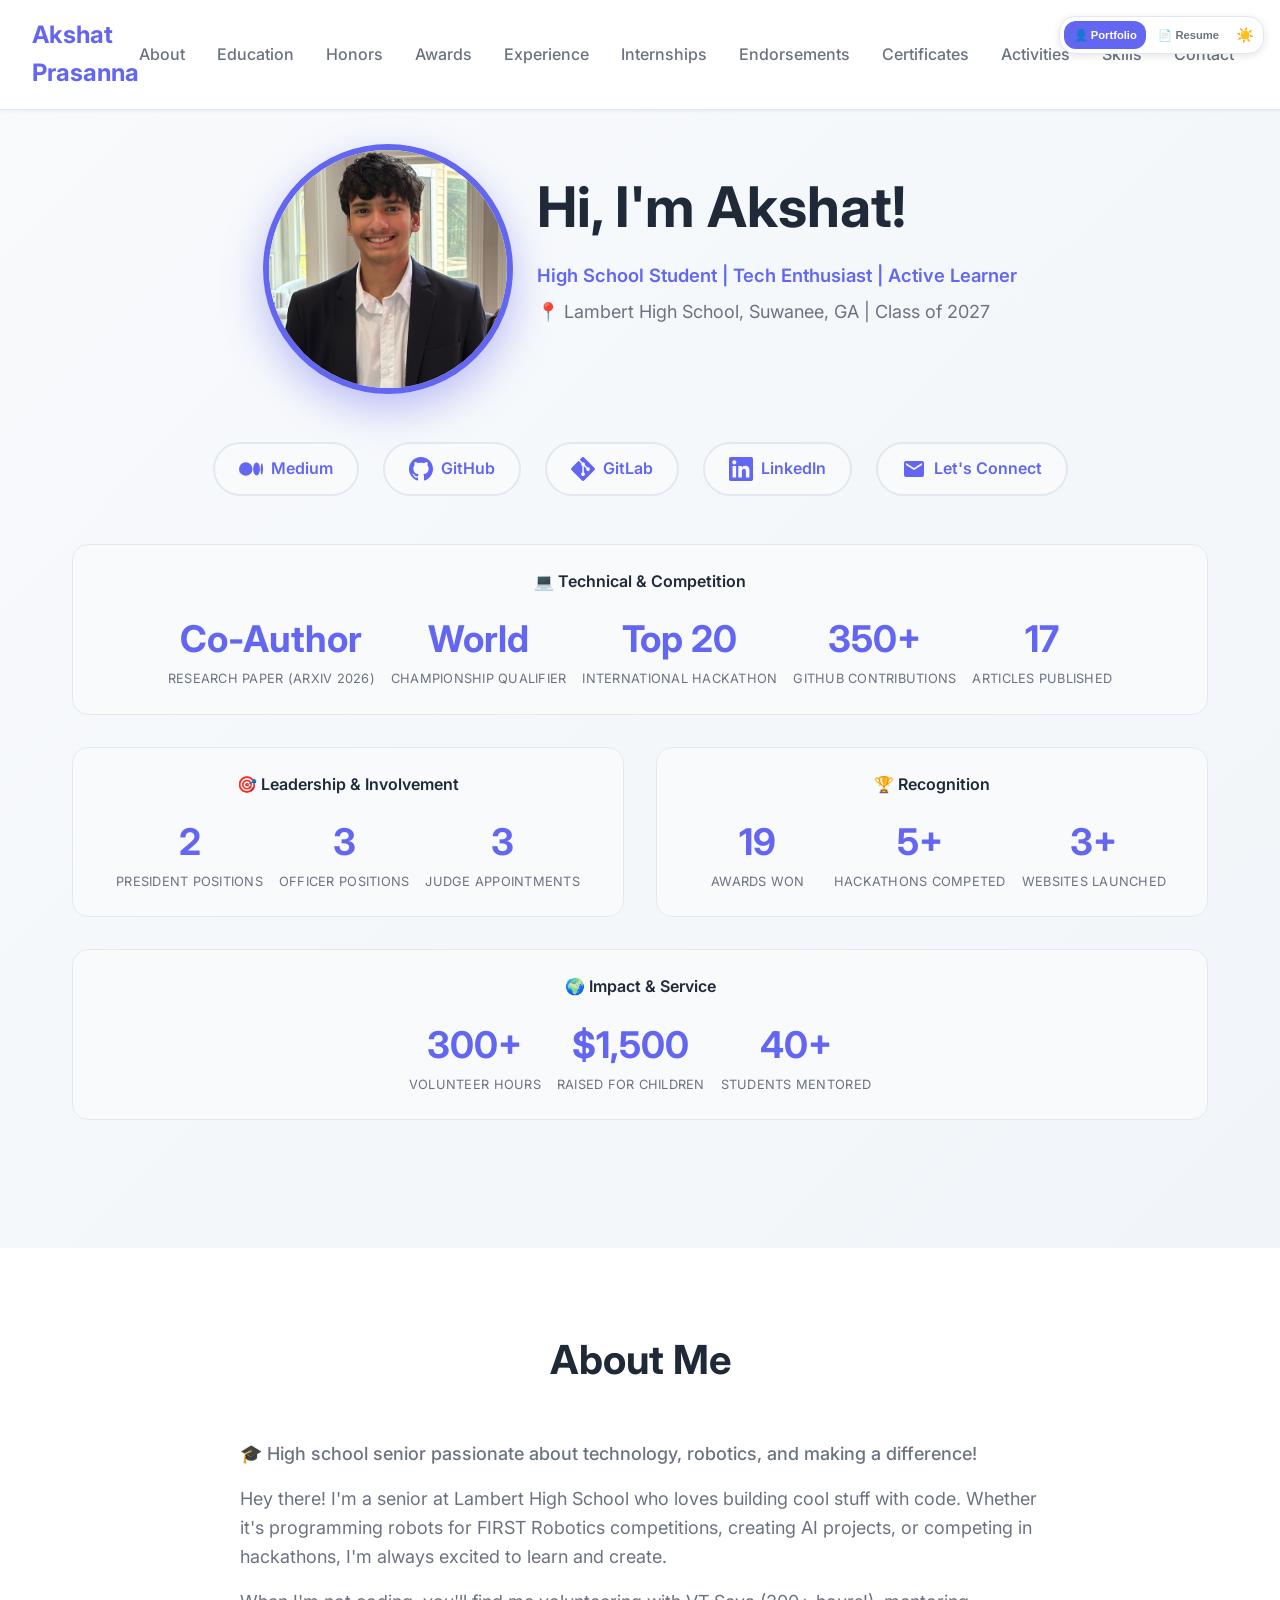
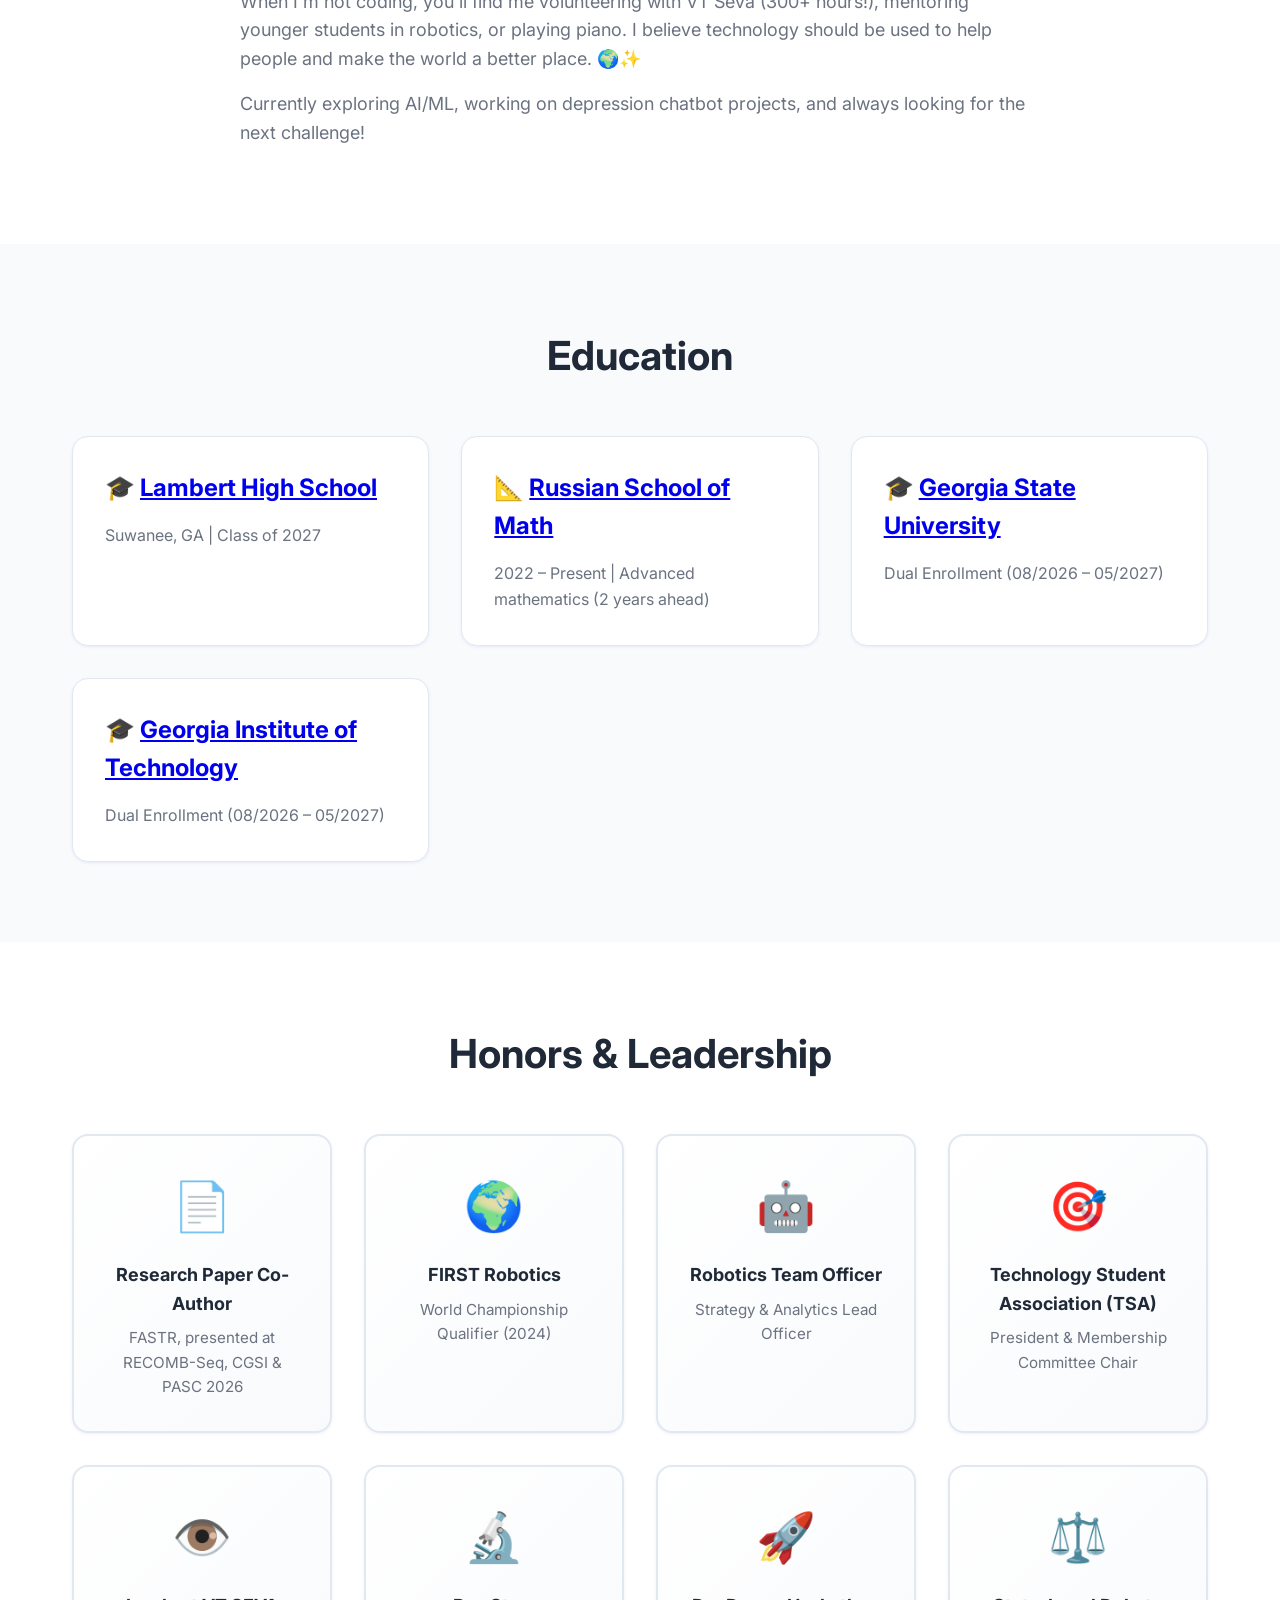
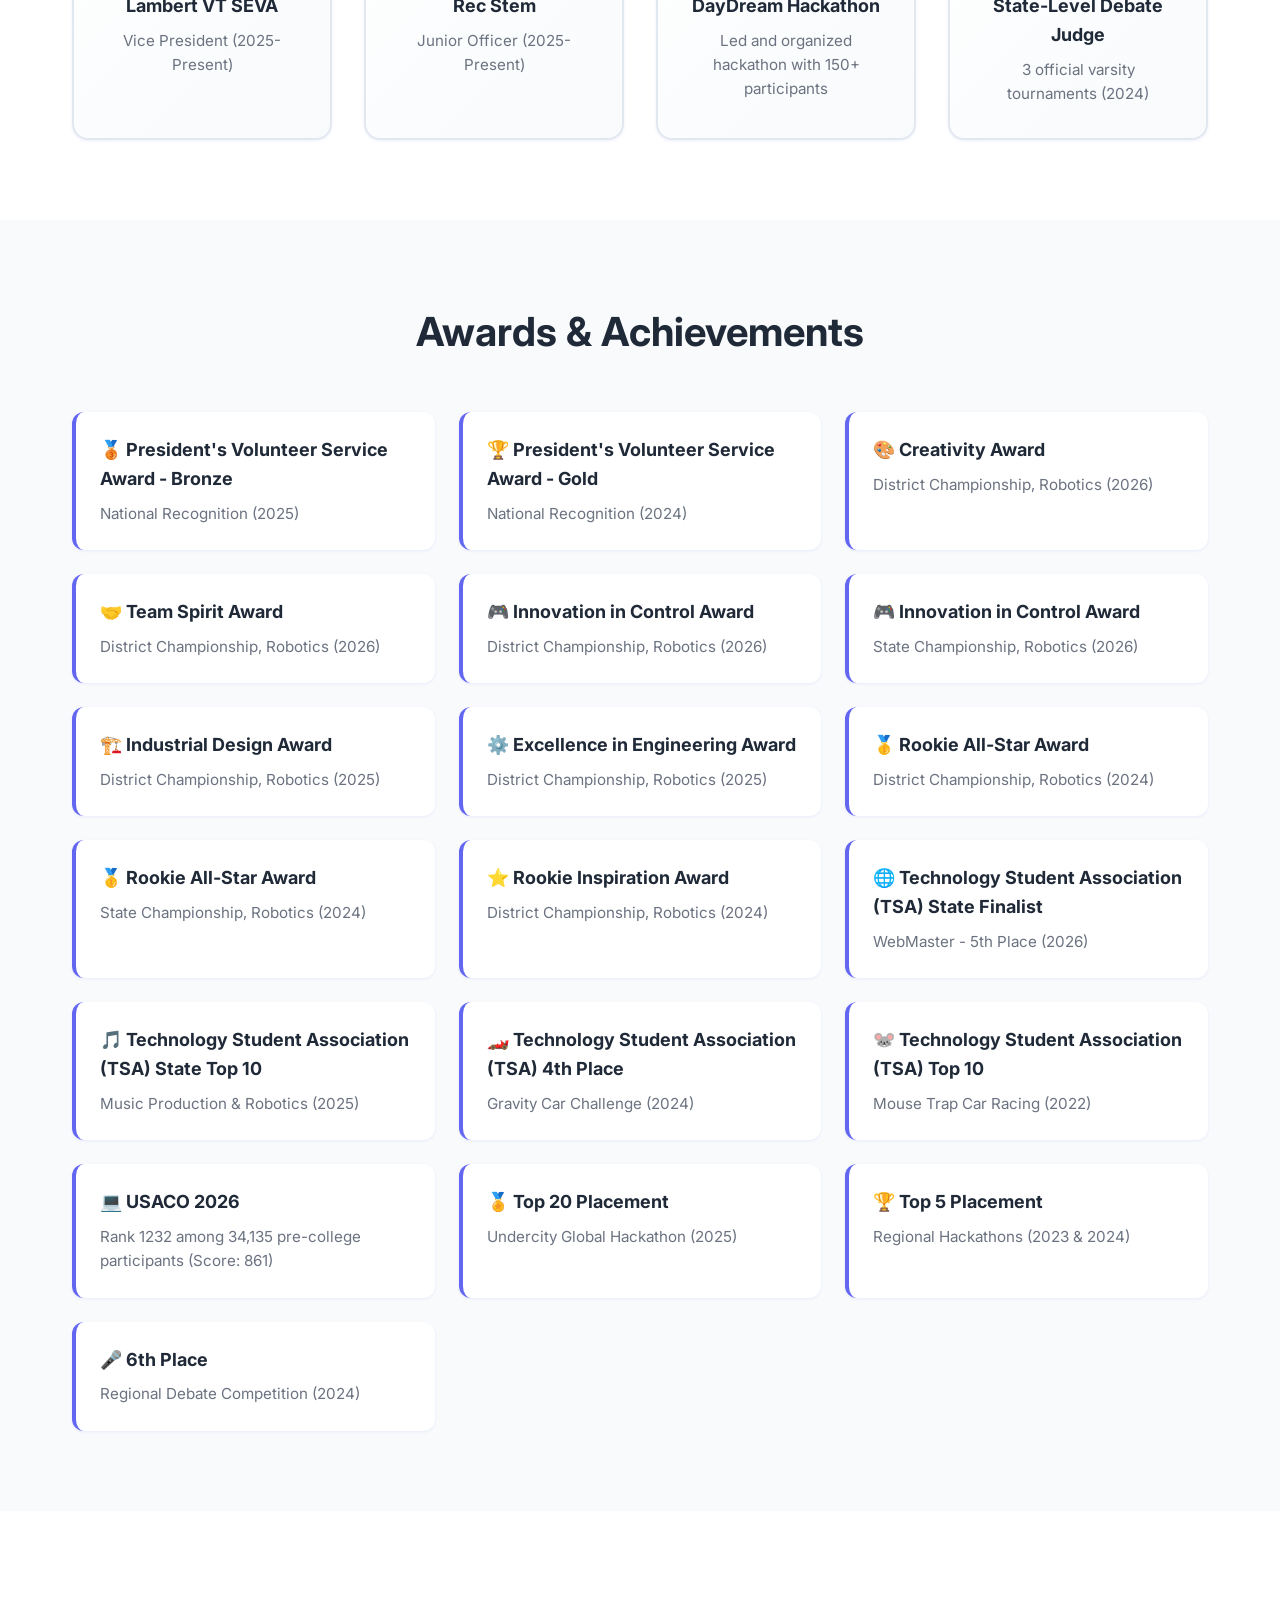
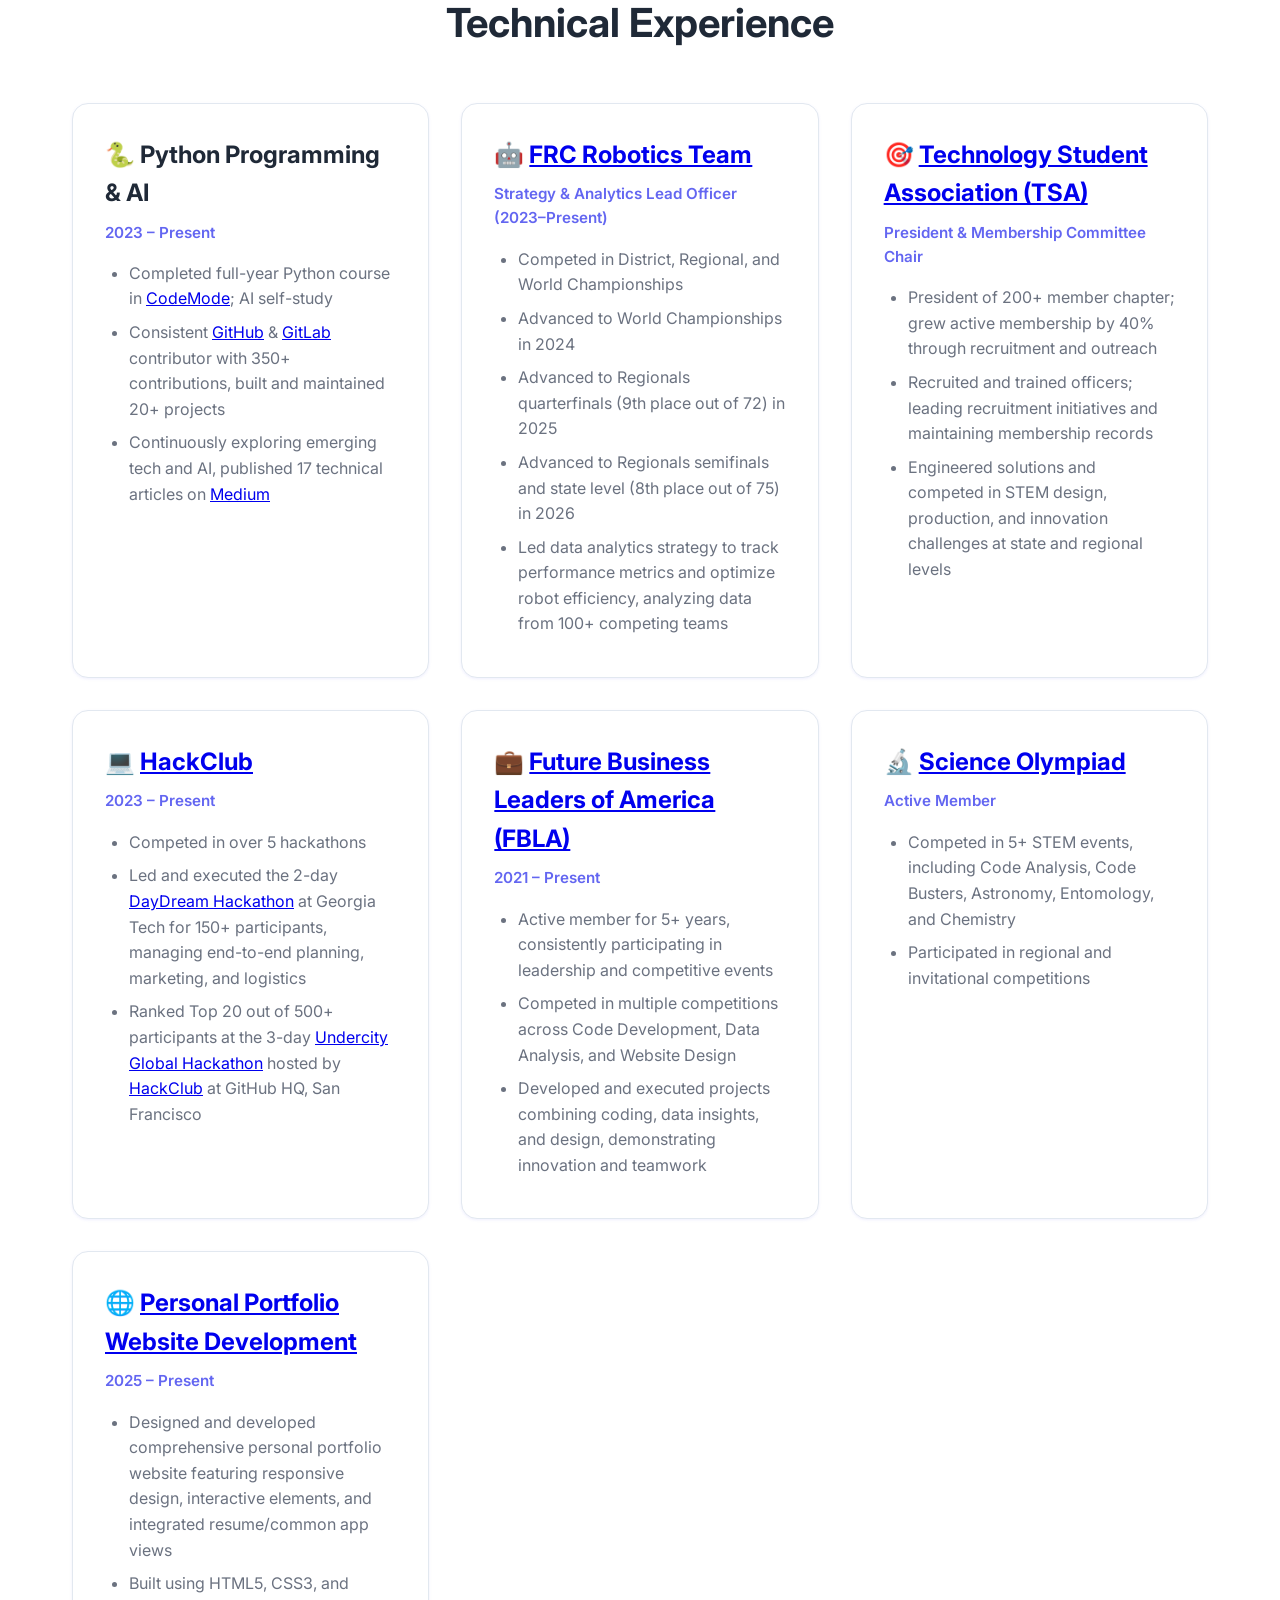
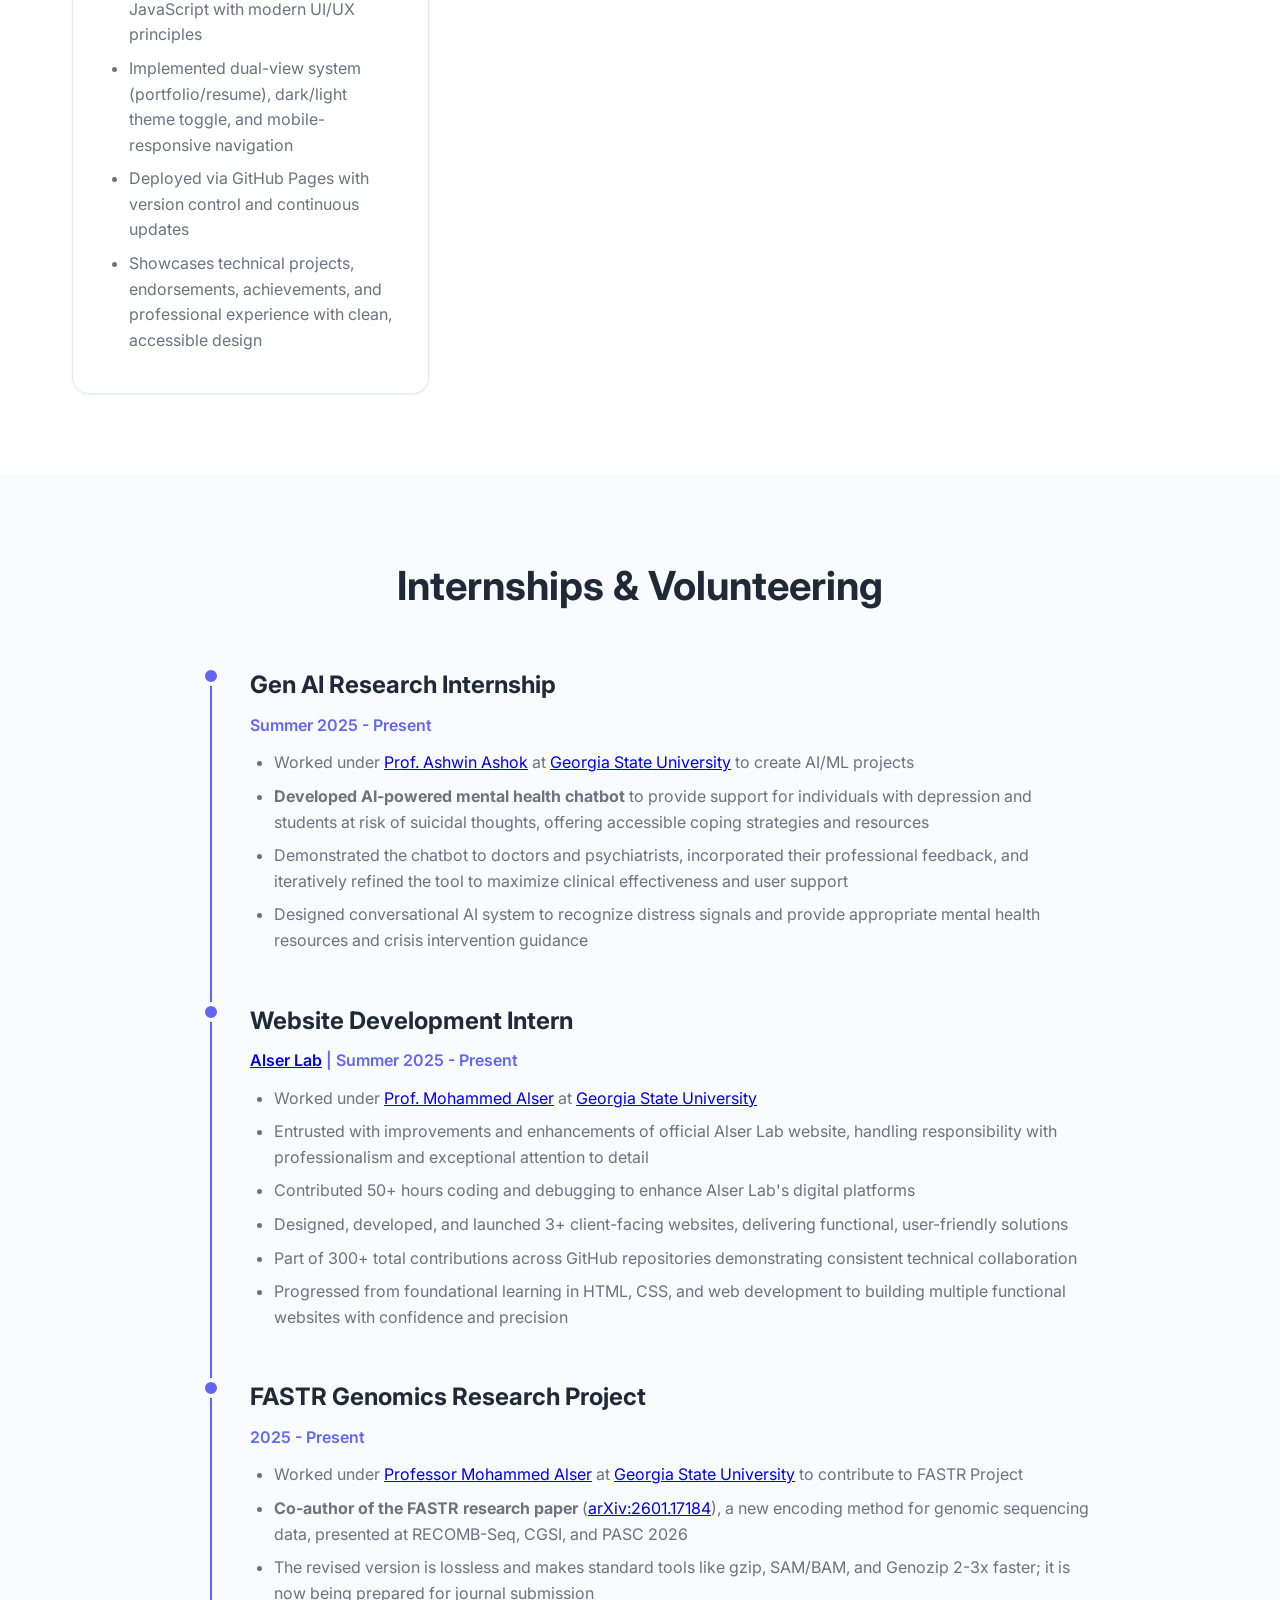
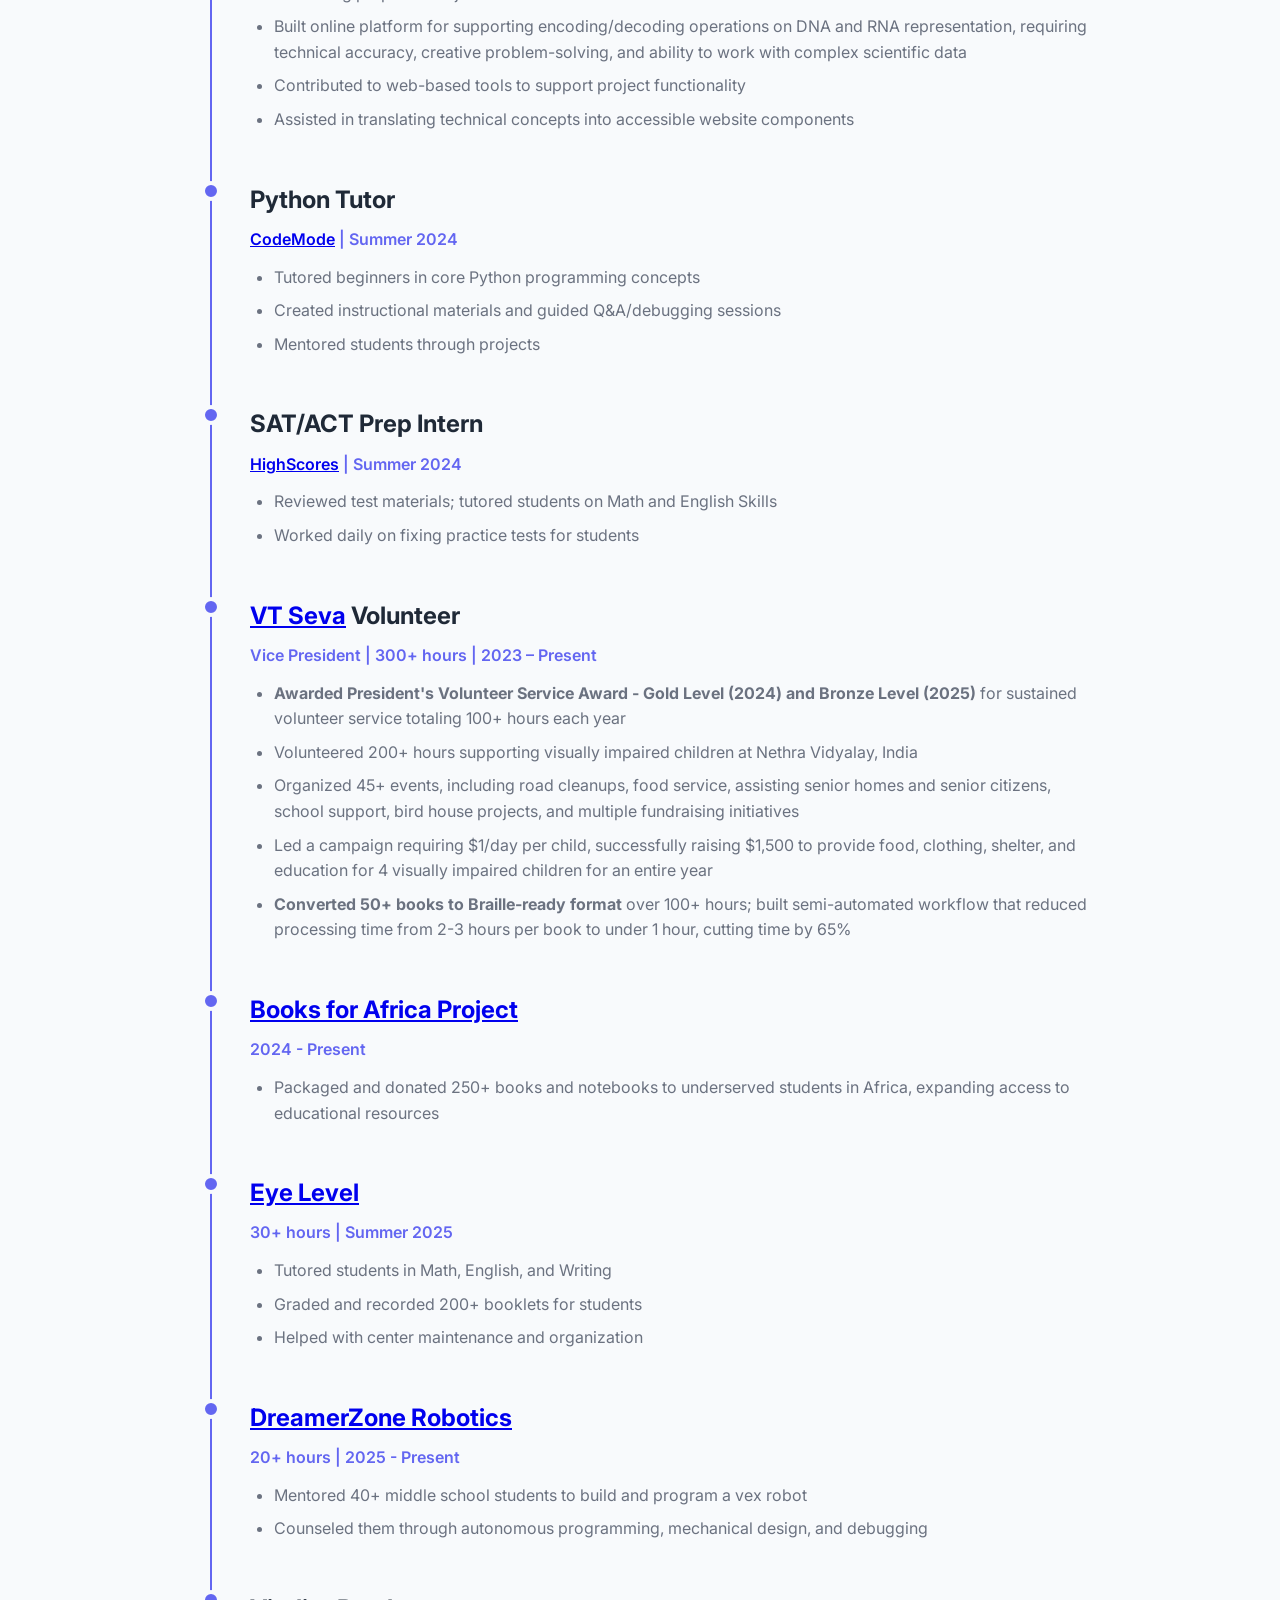
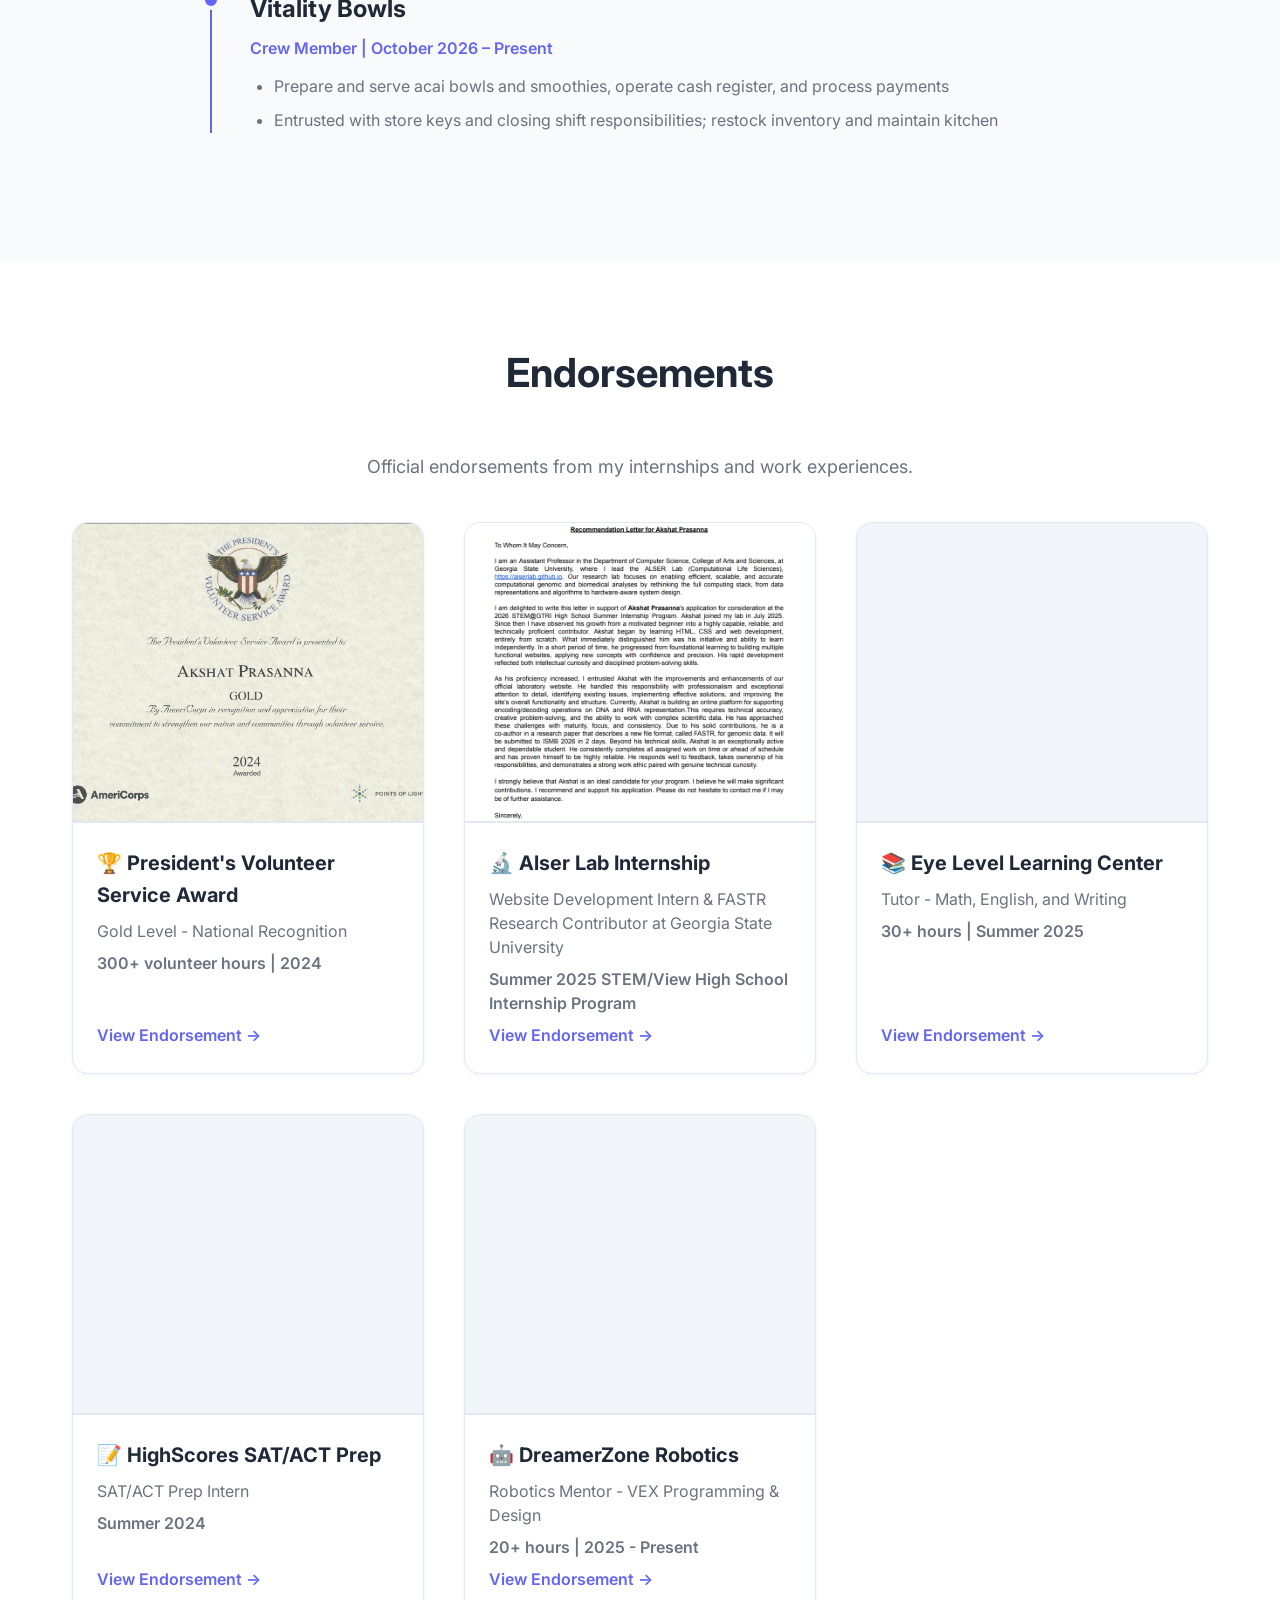
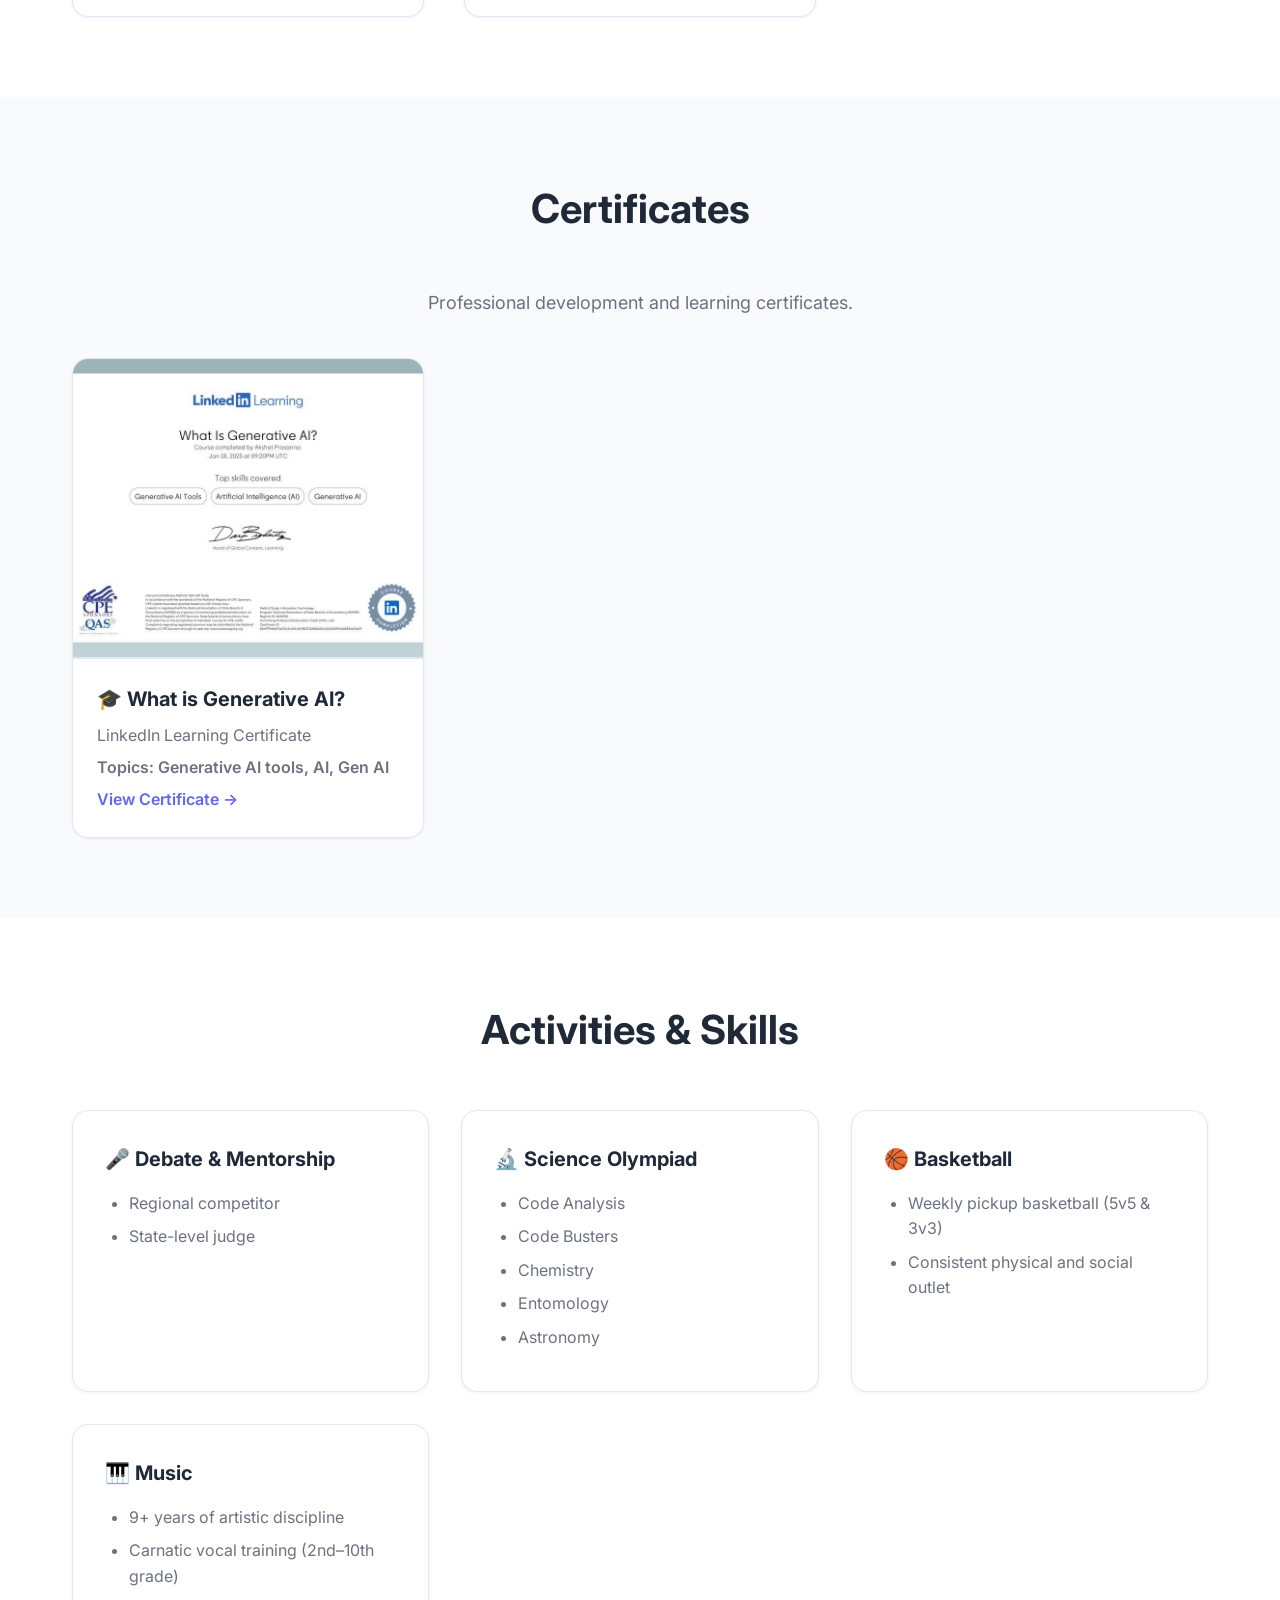
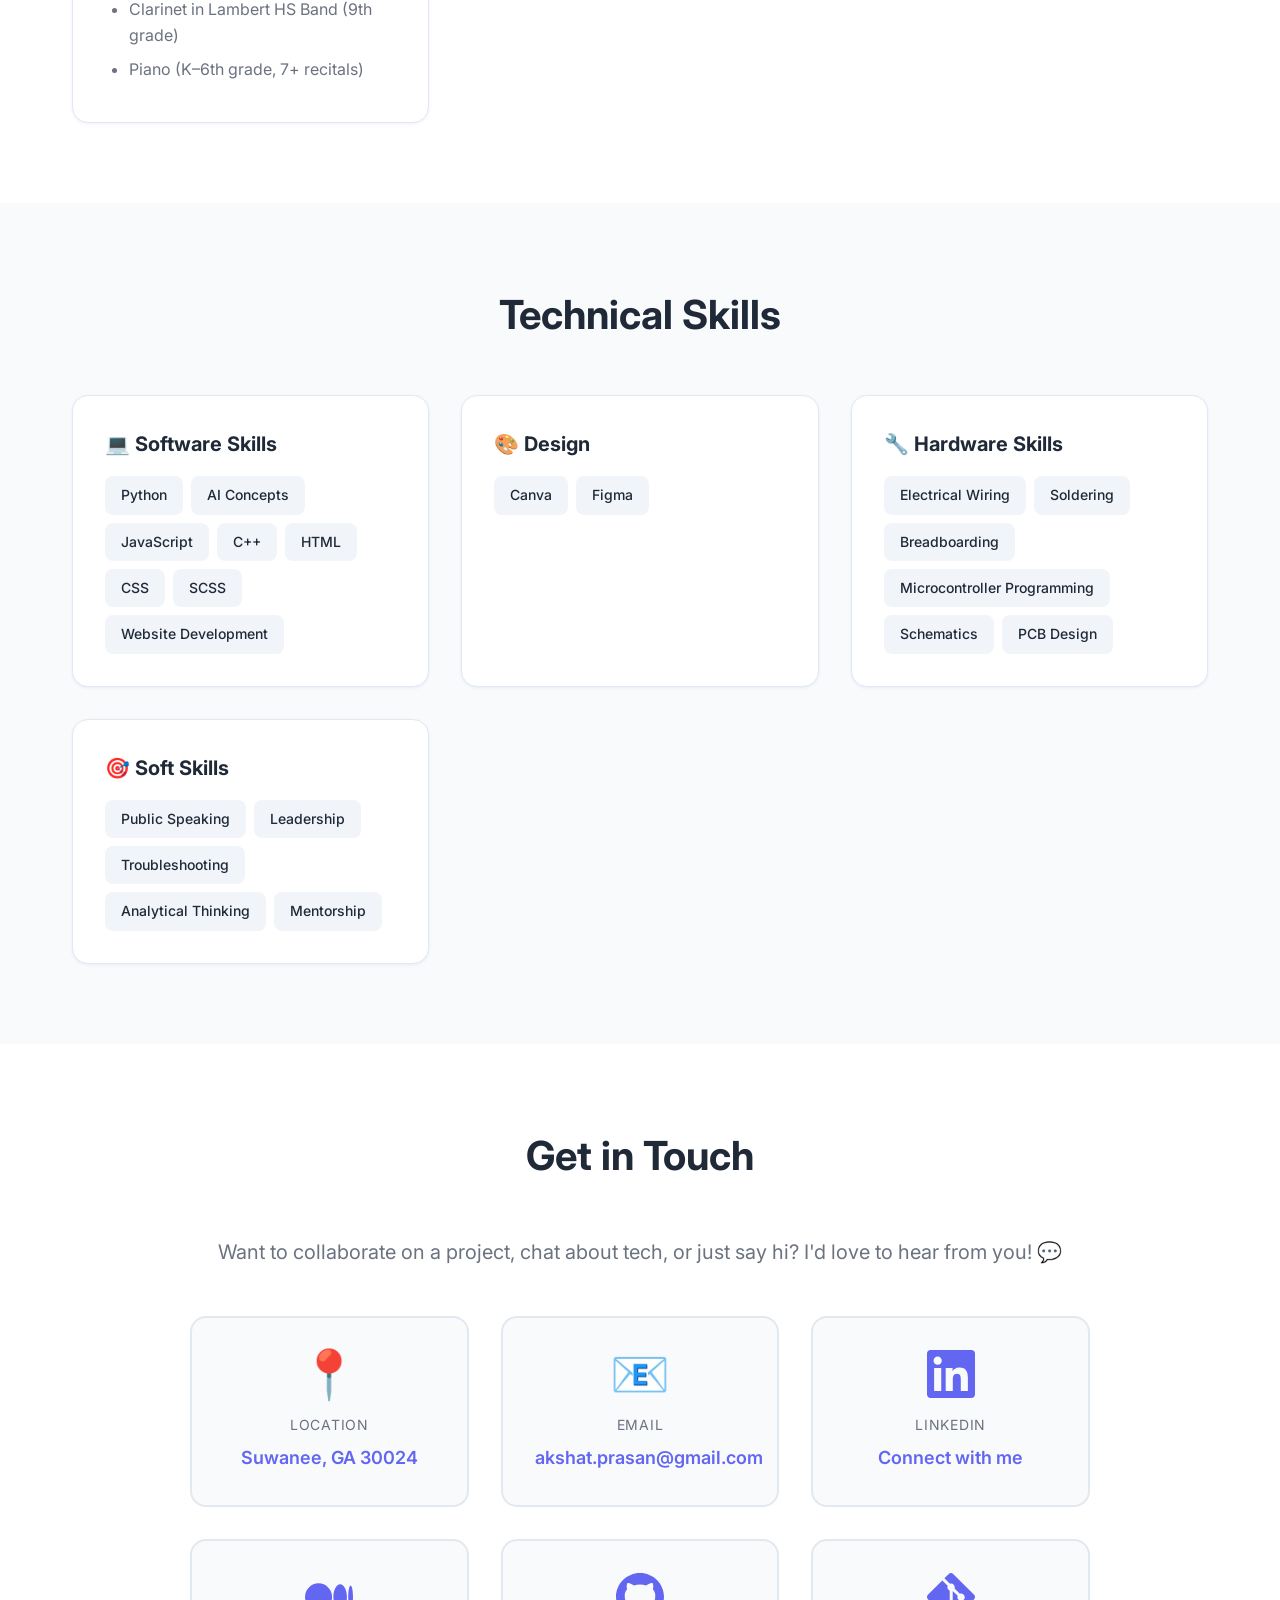
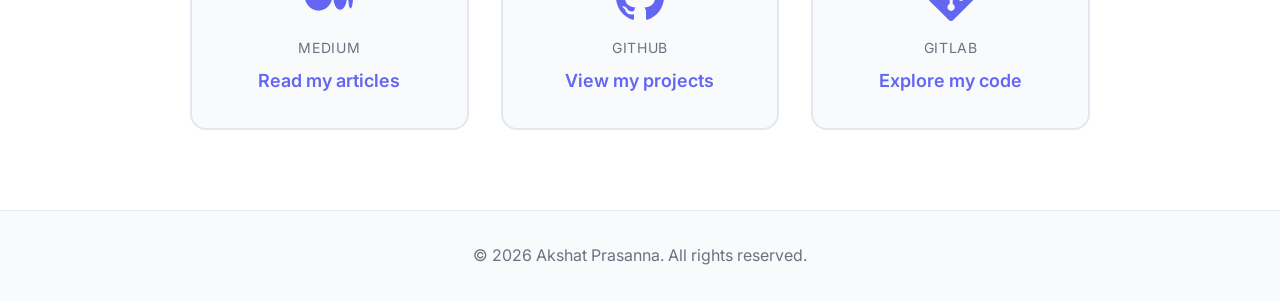
==== commit 2655333d: "Add files via upload" ====
--- a/index.html
+++ b/index.html
@@ -4,7 +4,7 @@
     <meta charset="UTF-8">
     <meta name="viewport" content="width=device-width, initial-scale=1.0">
     <title>Akshat Prasanna - Student Portfolio</title>
-    <link rel="stylesheet" href="styles.css?v=1.8">
+    <link rel="stylesheet" href="styles.css?v=2.2">
     <link rel="preconnect" href="https://fonts.googleapis.com">
     <link rel="preconnect" href="https://fonts.gstatic.com" crossorigin>
     <link href="https://fonts.googleapis.com/css2?family=Inter:wght@300;400;500;600;700&display=swap" rel="stylesheet">
@@ -542,6 +542,17 @@
                         </ul>
                     </div>
                 </div>
+                <div class="timeline-item">
+                    <div class="timeline-marker"></div>
+                    <div class="timeline-content">
+                        <h3>Vitality Bowls</h3>
+                        <p class="role-title">Crew Member | October 2026 – Present</p>
+                        <ul>
+                            <li>Prepare and serve acai bowls and smoothies, operate cash register, and process payments</li>
+                            <li>Entrusted with store keys and closing shift responsibilities; restock inventory and maintain kitchen</li>
+                        </ul>
+                    </div>
+                </div>
             </div>
         </div>
     </section>
@@ -935,11 +946,26 @@
                     </div>
 
                     <div class="experience-item">
-                        <h3>FBLA (2021–Present) | Science Olympiad | <a href="https://aksprasan.github.io/portfolio/index.html" target="_blank">Portfolio Website</a> (2025–Present)</h3>
-                        <ul>
-                            <li>FBLA: 5+ years competing in Code Development, Data Analysis, and Website Design</li>
-                            <li>Science Olympiad: Code Analysis, Code Busters, Astronomy, Entomology, Chemistry</li>
-                            <li>Built responsive portfolio site with HTML5, CSS3, JavaScript; deployed on GitHub Pages</li>
+                        <h3><a href="https://lhs.forsyth.k12.ga.us/extracurricular/clubs-activities" target="_blank">Future Business Leaders of America (FBLA)</a> (2021–Present)</h3>
+                        <ul>
+                            <li>Active member for 5+ years, competing in Code Development, Data Analysis, and Website Design</li>
+                            <li>Developed and executed projects combining coding, data insights, and design</li>
+                        </ul>
+                    </div>
+
+                    <div class="experience-item">
+                        <h3><a href="https://lhs.forsyth.k12.ga.us/extracurricular/clubs-activities" target="_blank">Science Olympiad</a></h3>
+                        <ul>
+                            <li>Competed in 5+ STEM events: Code Analysis, Code Busters, Astronomy, Entomology, and Chemistry</li>
+                            <li>Participated in regional and invitational competitions</li>
+                        </ul>
+                    </div>
+
+                    <div class="experience-item">
+                        <h3><a href="https://aksprasan.github.io/portfolio/index.html" target="_blank">Personal Portfolio Website Development</a> (2025–Present)</h3>
+                        <ul>
+                            <li>Designed and developed responsive portfolio website with HTML5, CSS3, and JavaScript</li>
+                            <li>Implemented dual-view system (portfolio/resume), dark/light theme toggle; deployed on GitHub Pages</li>
                         </ul>
                     </div>
                 </div>
@@ -950,35 +976,59 @@
                     <div class="experience-item">
                         <h3>Gen AI Research Internship | <a href="https://cas.gsu.edu/profile/ashwin-ashok/" target="_blank">Georgia State University</a> | Summer 2025 - Present</h3>
                         <ul>
-                            <li>Worked under <a href="https://www.linkedin.com/in/ashwin-ashok-12820841/" target="_blank">Prof. Ashwin Ashok</a>; built AI-powered mental health chatbot detecting distress signals</li>
-                            <li>Demonstrated to psychiatrists, incorporated clinical feedback; provides crisis intervention resources</li>
-                            <li>Designed conversational AI system to recognize distress signals and provide appropriate mental health resources</li>
-                        </ul>
-                    </div>
-
-                    <div class="experience-item">
-                        <h3>Web Dev Intern & FASTR Research | <a href="https://alserlab.github.io/" target="_blank">Alser Lab, GSU</a> | Summer 2025 - Present</h3>
-                        <ul>
+                            <li>Worked under <a href="https://www.linkedin.com/in/ashwin-ashok-12820841/" target="_blank">Prof. Ashwin Ashok</a> to create AI/ML projects</li>
+                            <li><strong>Developed AI-powered mental health chatbot</strong> to provide support for individuals with depression and students at risk of suicidal thoughts</li>
+                            <li>Demonstrated the chatbot to doctors and psychiatrists, incorporated their professional feedback, and refined the tool</li>
+                            <li>Designed conversational AI system to recognize distress signals and provide appropriate mental health resources and crisis intervention guidance</li>
+                        </ul>
+                    </div>
+
+                    <div class="experience-item">
+                        <h3>Web Development Intern & FASTR Research | <a href="https://alserlab.github.io/" target="_blank">Alser Lab</a> | Summer 2025 - Present</h3>
+                        <ul>
+                            <li>Worked under <a href="https://www.linkedin.com/in/mealser/" target="_blank">Prof. Mohammed Alser</a> at <a href="https://cas.gsu.edu/profile/mohammed-alser/" target="_blank">Georgia State University</a></li>
                             <li><strong>Co-author of the FASTR research paper</strong> (<a href="https://arxiv.org/abs/2601.17184" target="_blank">arXiv:2601.17184</a>), presented at RECOMB-Seq, CGSI, and PASC 2026; revised lossless version makes gzip, SAM/BAM, and Genozip 2-3x faster; being prepared for journal submission</li>
-                            <li>Designed, developed, and launched 3+ client-facing websites; 300+ GitHub contributions; 50+ hours coding on lab platforms</li>
-                            <li>Built online platform for encoding/decoding operations on DNA and RNA representation</li>
-                        </ul>
-                    </div>
-
-                    <div class="experience-item">
-                        <h3>STEM Tutor & Mentor | <a href="https://codemode.us/" target="_blank">CodeMode</a>, <a href="https://highscores.ai/" target="_blank">HighScores</a>, Eye Level, DreamerZone | 2024 - Present</h3>
-                        <ul>
-                            <li>Across 4 teaching roles, taught Python, robotics, math, English & SAT/ACT prep; mentored 40+ young STEM students</li>
-                            <li>Created instructional materials, guided debugging sessions, and graded 200+ booklets</li>
+                            <li>Designed, developed, and launched 3+ client-facing websites; contributed 50+ hours coding and debugging on lab platforms</li>
+                            <li>Part of 300+ total contributions across GitHub repositories; built online platform for DNA and RNA encoding/decoding operations</li>
+                        </ul>
+                    </div>
+
+                    <div class="experience-item">
+                        <h3>Python Tutor | <a href="https://codemode.us/" target="_blank">CodeMode</a> | Summer 2024</h3>
+                        <ul>
+                            <li>Tutored beginners in core Python programming concepts; created instructional materials and guided debugging sessions</li>
+                        </ul>
+                    </div>
+
+                    <div class="experience-item">
+                        <h3>SAT/ACT Prep Intern | <a href="https://highscores.ai/" target="_blank">HighScores</a> | Summer 2024</h3>
+                        <ul>
+                            <li>Reviewed test materials; tutored students on Math and English skills; worked daily on fixing practice tests</li>
                         </ul>
                     </div>
 
                     <div class="experience-item">
                         <h3><a href="https://www.vtsworld.org/branch/atlanta" target="_blank">VT Seva</a> Volunteer | Vice President | 300+ hours (2023–Present)</h3>
                         <ul>
-                            <li><strong>PVSA Gold (2024) & Bronze (2025)</strong>; converted 50+ books to Braille-ready format, built workflow cutting time 65%; raised $1,500 for 4 blind children's annual care</li>
-                            <li>Organized 45+ events including road cleanups, food service, senior home assistance, and fundraising initiatives</li>
-                            <li>Donated 250+ books to Africa; volunteered 200+ hours supporting visually impaired children in India</li>
+                            <li><strong>PVSA Gold (2024) & Bronze (2025)</strong> for sustained volunteer service totaling 100+ hours each year</li>
+                            <li><strong>Converted 50+ books to Braille-ready format</strong>; built semi-automated workflow cutting processing time by 65%</li>
+                            <li>Raised $1,500 to provide food, clothing, shelter, and education for 4 visually impaired children for an entire year</li>
+                            <li>Organized 45+ events; donated 250+ books to Africa; volunteered 200+ hours supporting visually impaired children in India</li>
+                        </ul>
+                    </div>
+
+                    <div class="experience-item">
+                        <h3><a href="https://www.myeyelevel.com/US/center/cummingsouth" target="_blank">Eye Level</a> | 30+ hours (Summer 2025) &nbsp;|&nbsp; <a href="https://www.dreamerszone.org/about" target="_blank">DreamerZone Robotics</a> | 20+ hours (2025-Present)</h3>
+                        <ul>
+                            <li>Tutored students in Math, English, and Writing; graded and recorded 200+ booklets</li>
+                            <li>Mentored 40+ middle school students in VEX robotics: autonomous programming, mechanical design, and debugging</li>
+                        </ul>
+                    </div>
+
+                    <div class="experience-item">
+                        <h3>Vitality Bowls | Crew Member (October 2026–Present)</h3>
+                        <ul>
+                            <li>Prepare & serve acai bowls and smoothies, operate register, process payments; entrusted with store keys & closing duties</li>
                         </ul>
                     </div>
                 </div>
--- a/styles.css
+++ b/styles.css
@@ -1630,70 +1630,70 @@
     }
     
     .resume-section {
-        margin-bottom: 0.5rem;
+        margin-bottom: 0.55rem;
         page-break-inside: auto;
     }
-    
+
     .resume-section h2 {
-        font-size: 0.75rem;
-        margin-bottom: 0.15rem;
-        padding-bottom: 0.05rem;
+        font-size: 0.78rem;
+        margin-bottom: 0.18rem;
+        padding-bottom: 0.06rem;
         page-break-after: avoid;
     }
-    
+
     .resume-section p {
-        font-size: 0.58rem;
-        line-height: 1.2;
+        font-size: 0.62rem;
+        line-height: 1.28;
         margin-bottom: 0.1rem;
     }
-    
+
     .resume-section ul {
-        font-size: 0.58rem;
+        font-size: 0.62rem;
         margin-left: 0.6rem;
     }
-    
+
     .resume-section li {
-        margin-bottom: 0.08rem;
-        line-height: 1.2;
-    }
-    
+        margin-bottom: 0.12rem;
+        line-height: 1.32;
+    }
+
     .experience-item {
         page-break-inside: auto;
-        margin-bottom: 0.15rem;
-    }
-    
+        margin-bottom: 0.25rem;
+    }
+
     .experience-item h3 {
+        font-size: 0.68rem;
+        margin-bottom: 0.09rem;
+    }
+
+    .resume-education {
+        gap: 0.45rem;
+        margin-top: 0.18rem;
+    }
+
+    .resume-education h4 {
         font-size: 0.65rem;
-        margin-bottom: 0.08rem;
-    }
-    
-    .resume-education {
-        gap: 0.4rem;
-        margin-top: 0.15rem;
-    }
-    
-    .resume-education h4 {
-        font-size: 0.62rem;
-        margin-bottom: 0.08rem;
-    }
-    
+        margin-bottom: 0.09rem;
+    }
+
     .resume-education p {
-        font-size: 0.55rem;
-    }
-    
+        font-size: 0.58rem;
+    }
+
     .two-column {
-        gap: 0.5rem;
-        margin-top: 0.15rem;
-    }
-    
+        gap: 0.55rem;
+        margin-top: 0.18rem;
+    }
+
     .two-column h4 {
-        font-size: 0.62rem;
+        font-size: 0.65rem;
         margin-bottom: 0.1rem;
     }
-    
+
     .two-column li {
-        font-size: 0.55rem;
-        margin-bottom: 0.05rem;
+        font-size: 0.58rem;
+        margin-bottom: 0.06rem;
     }
     
     .page-break {
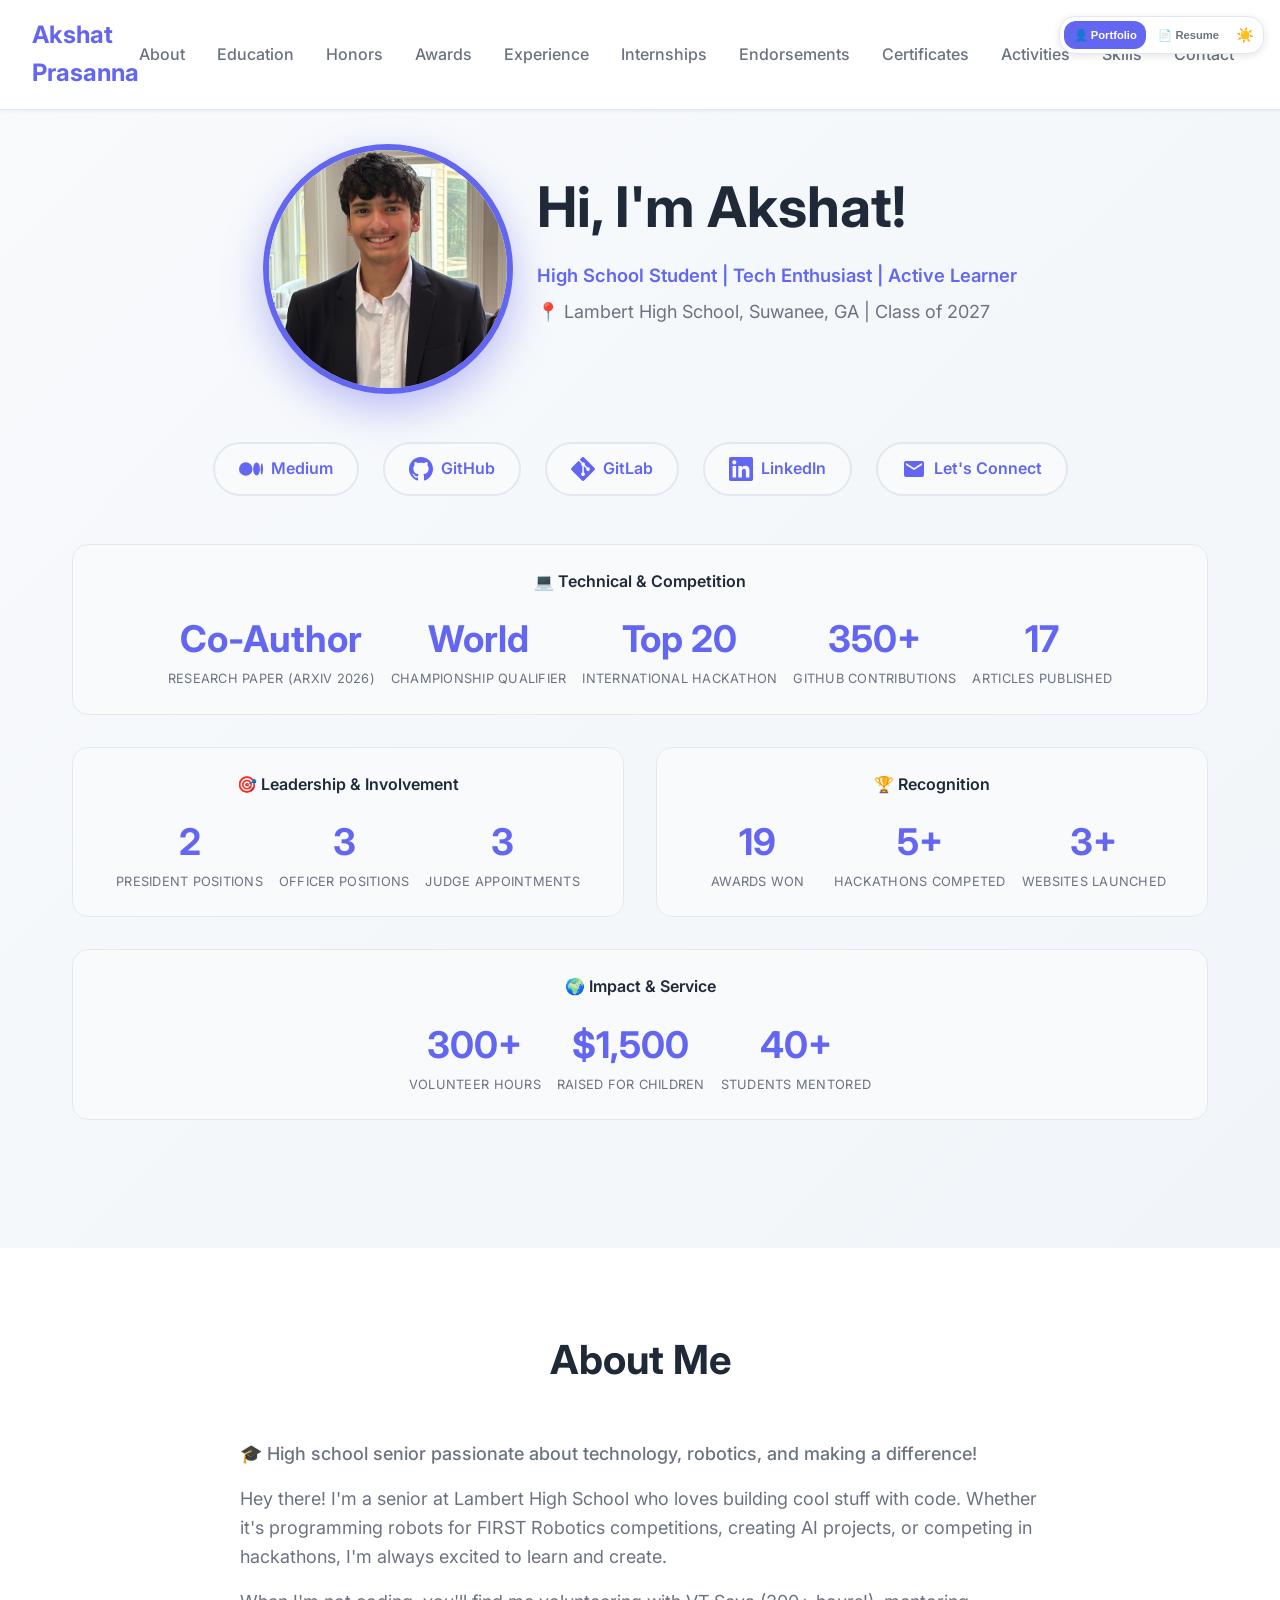
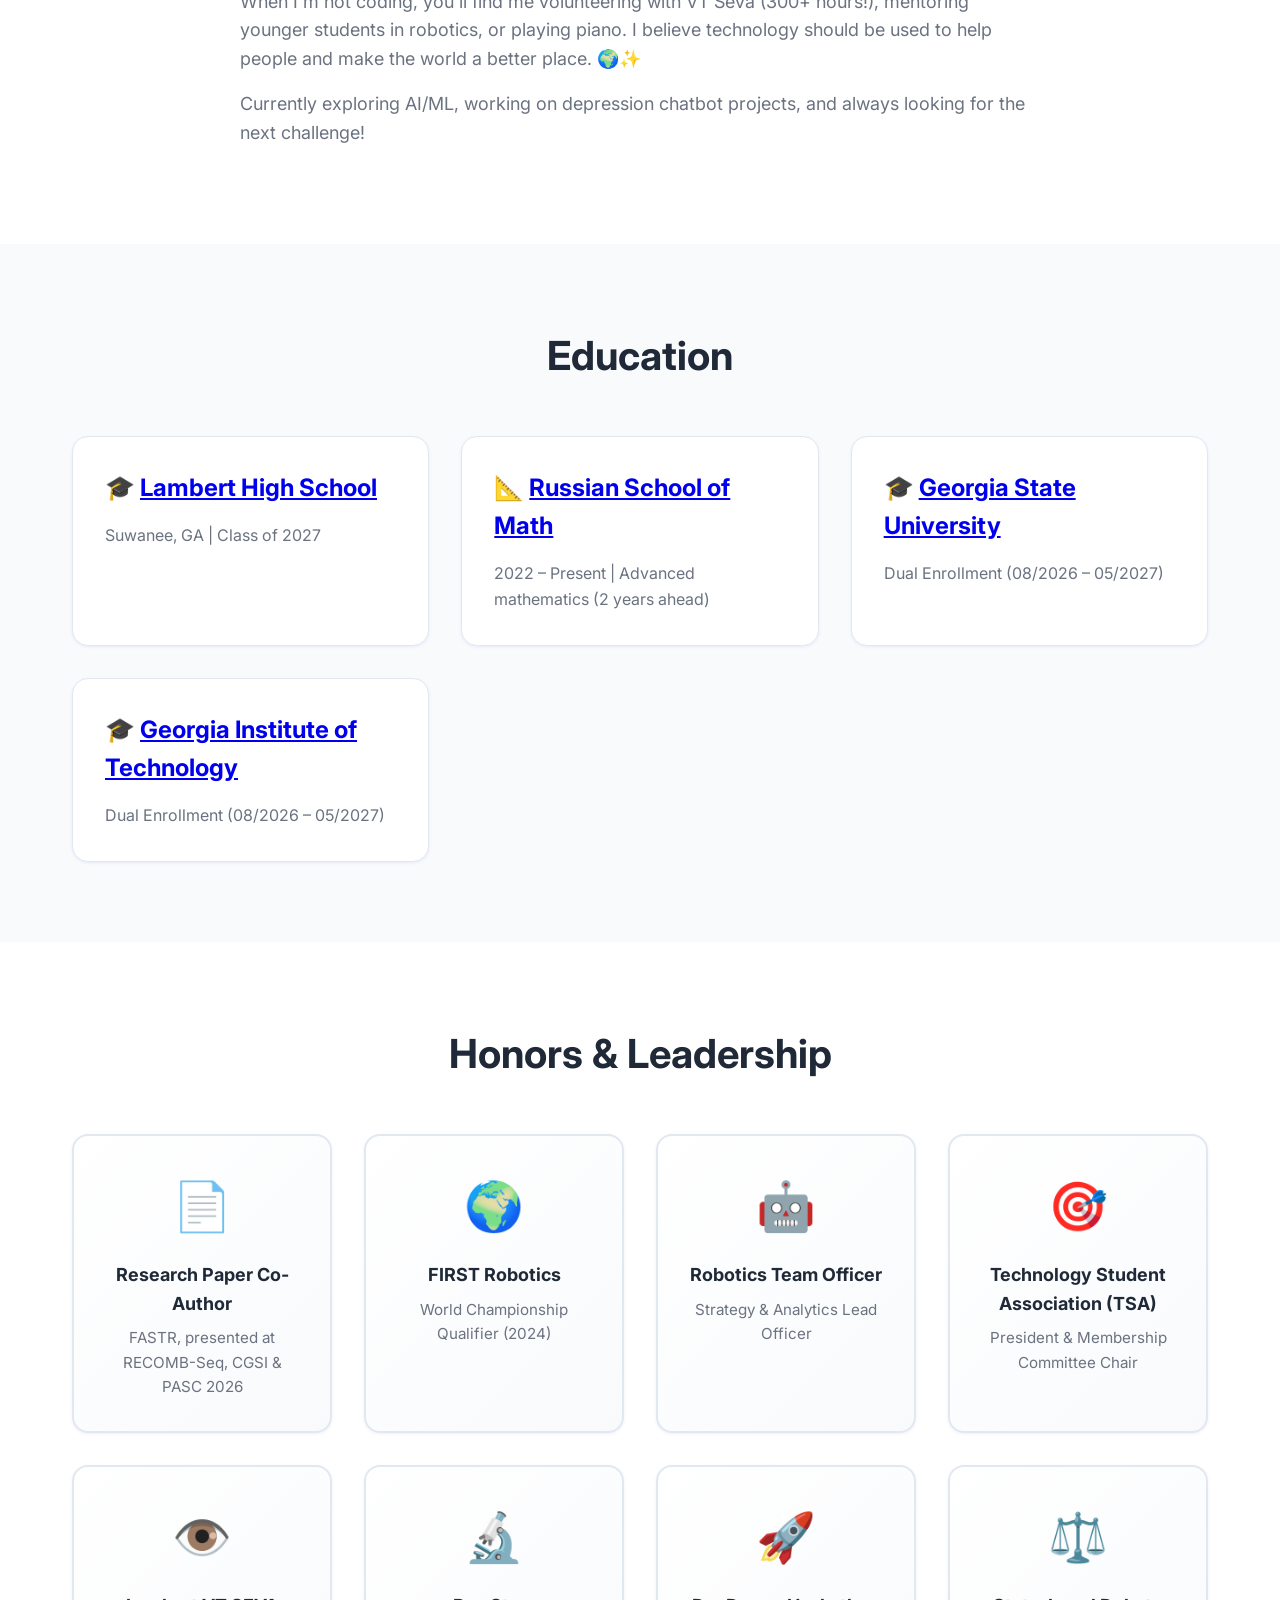
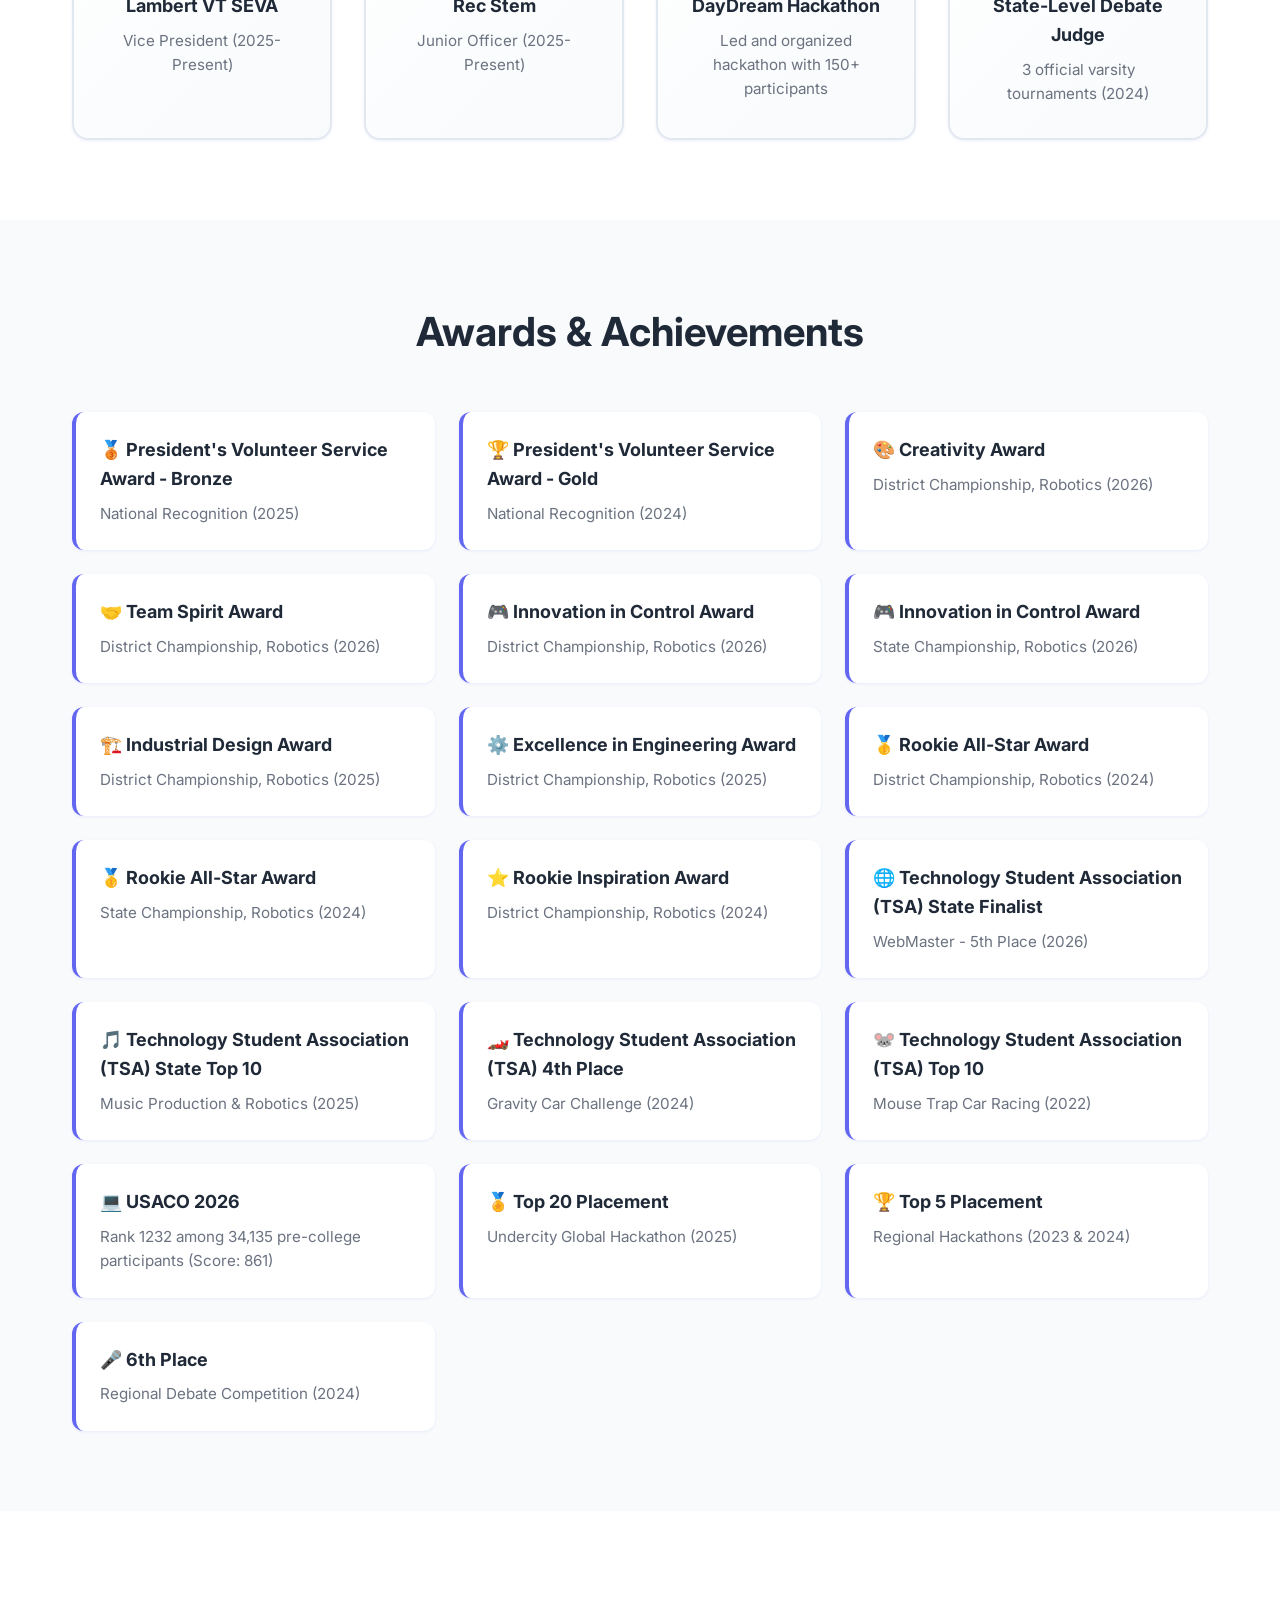
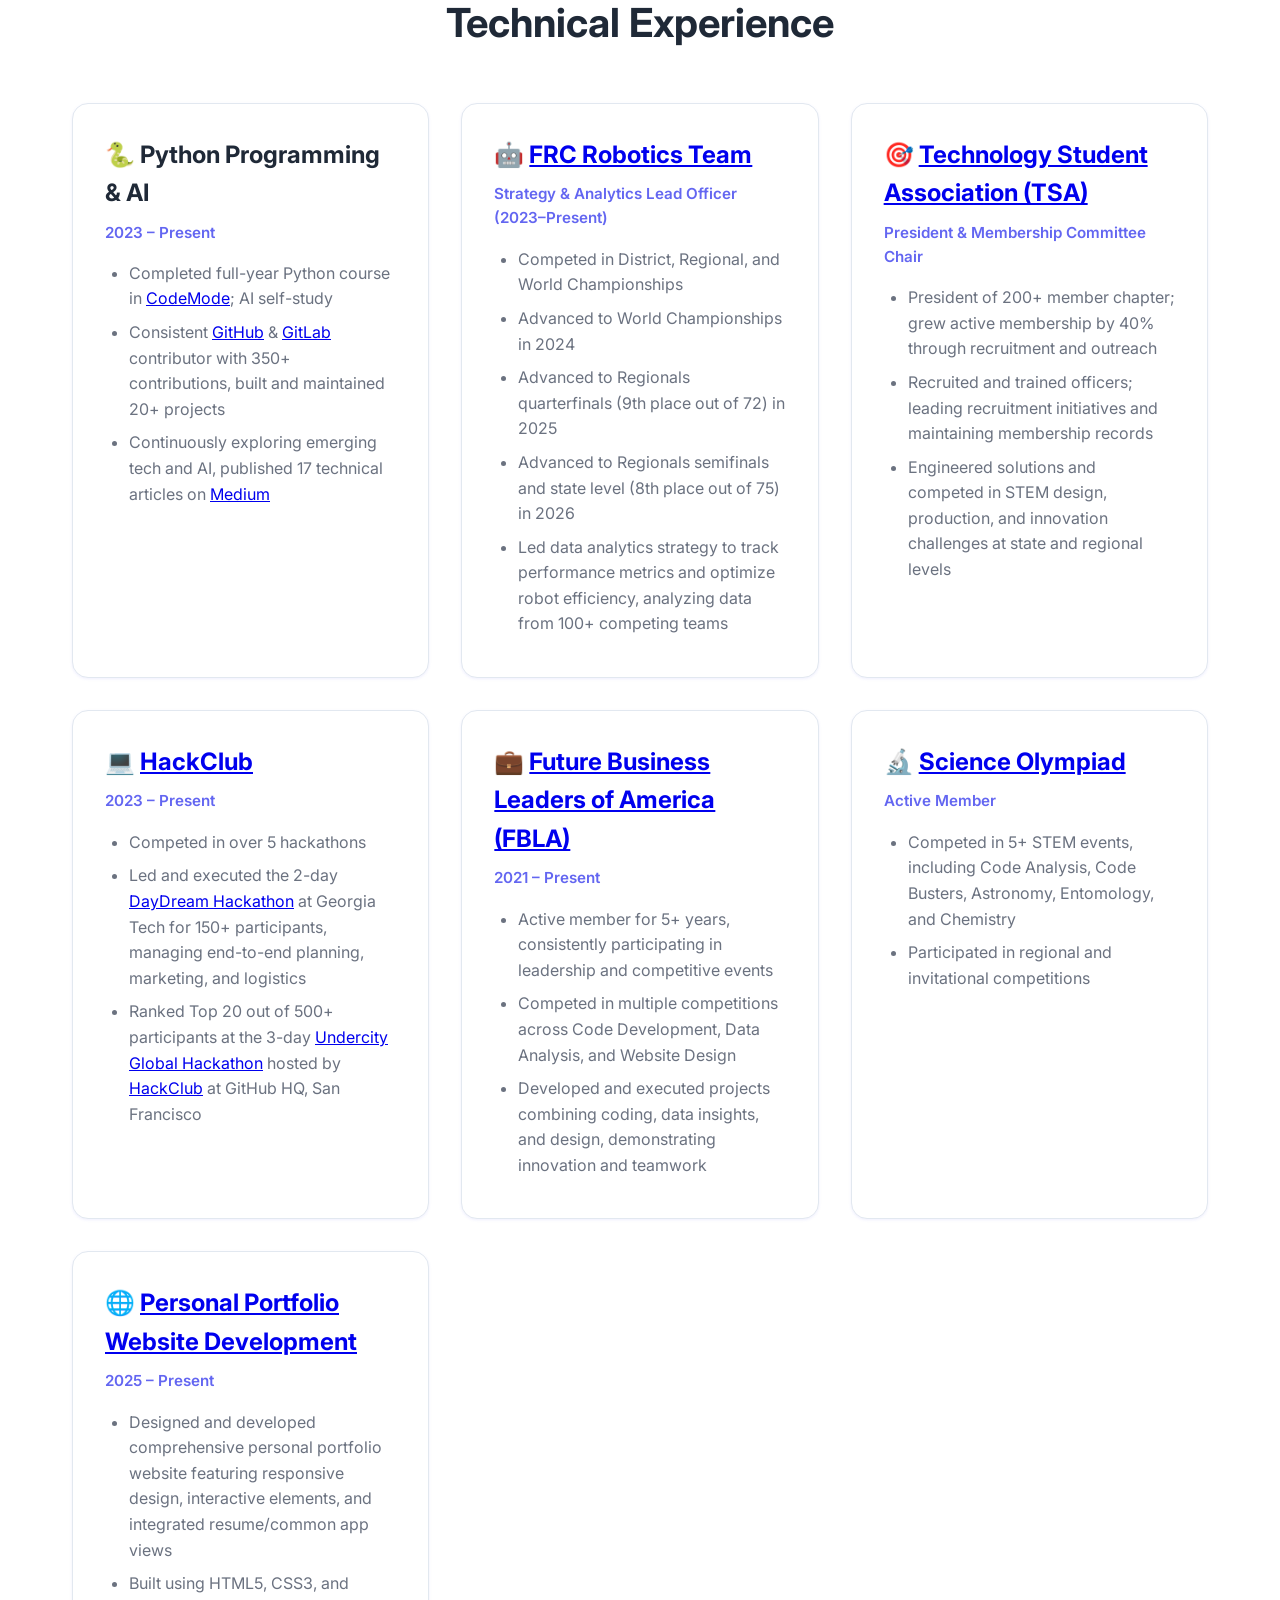
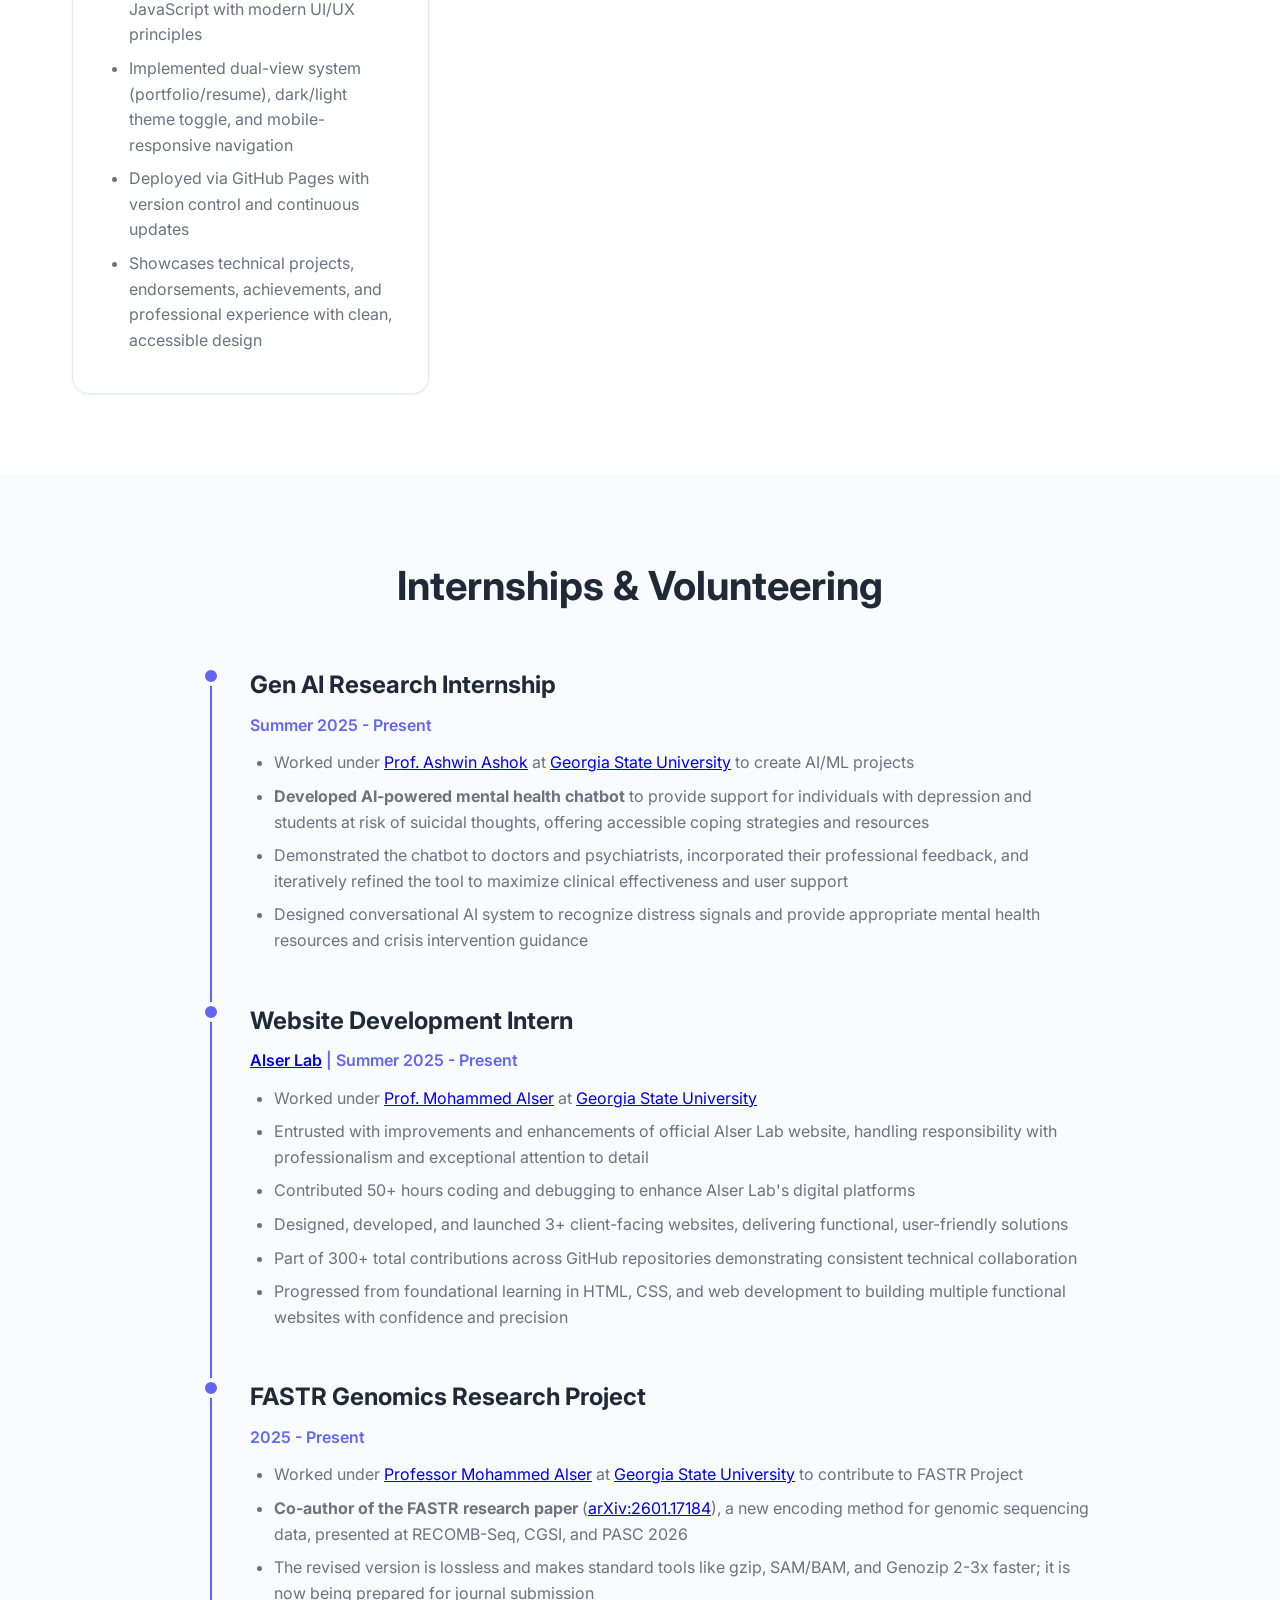
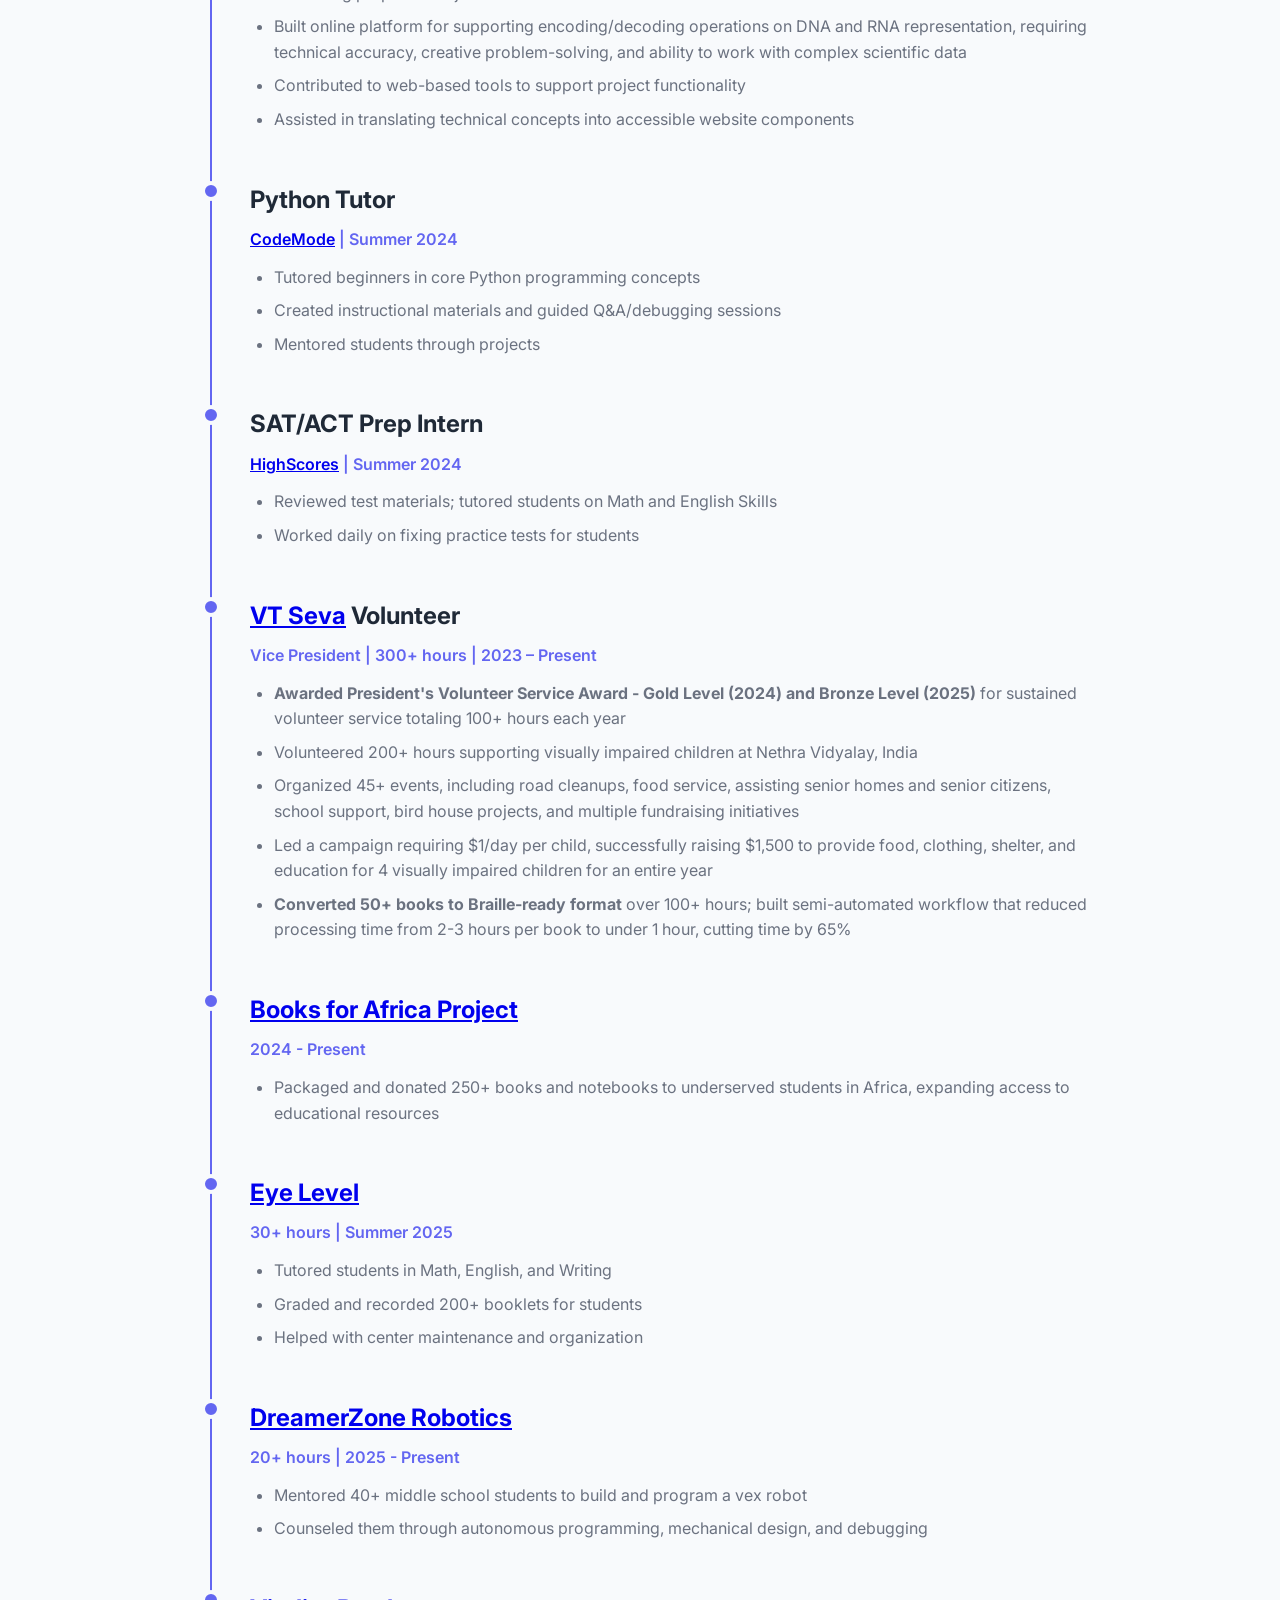
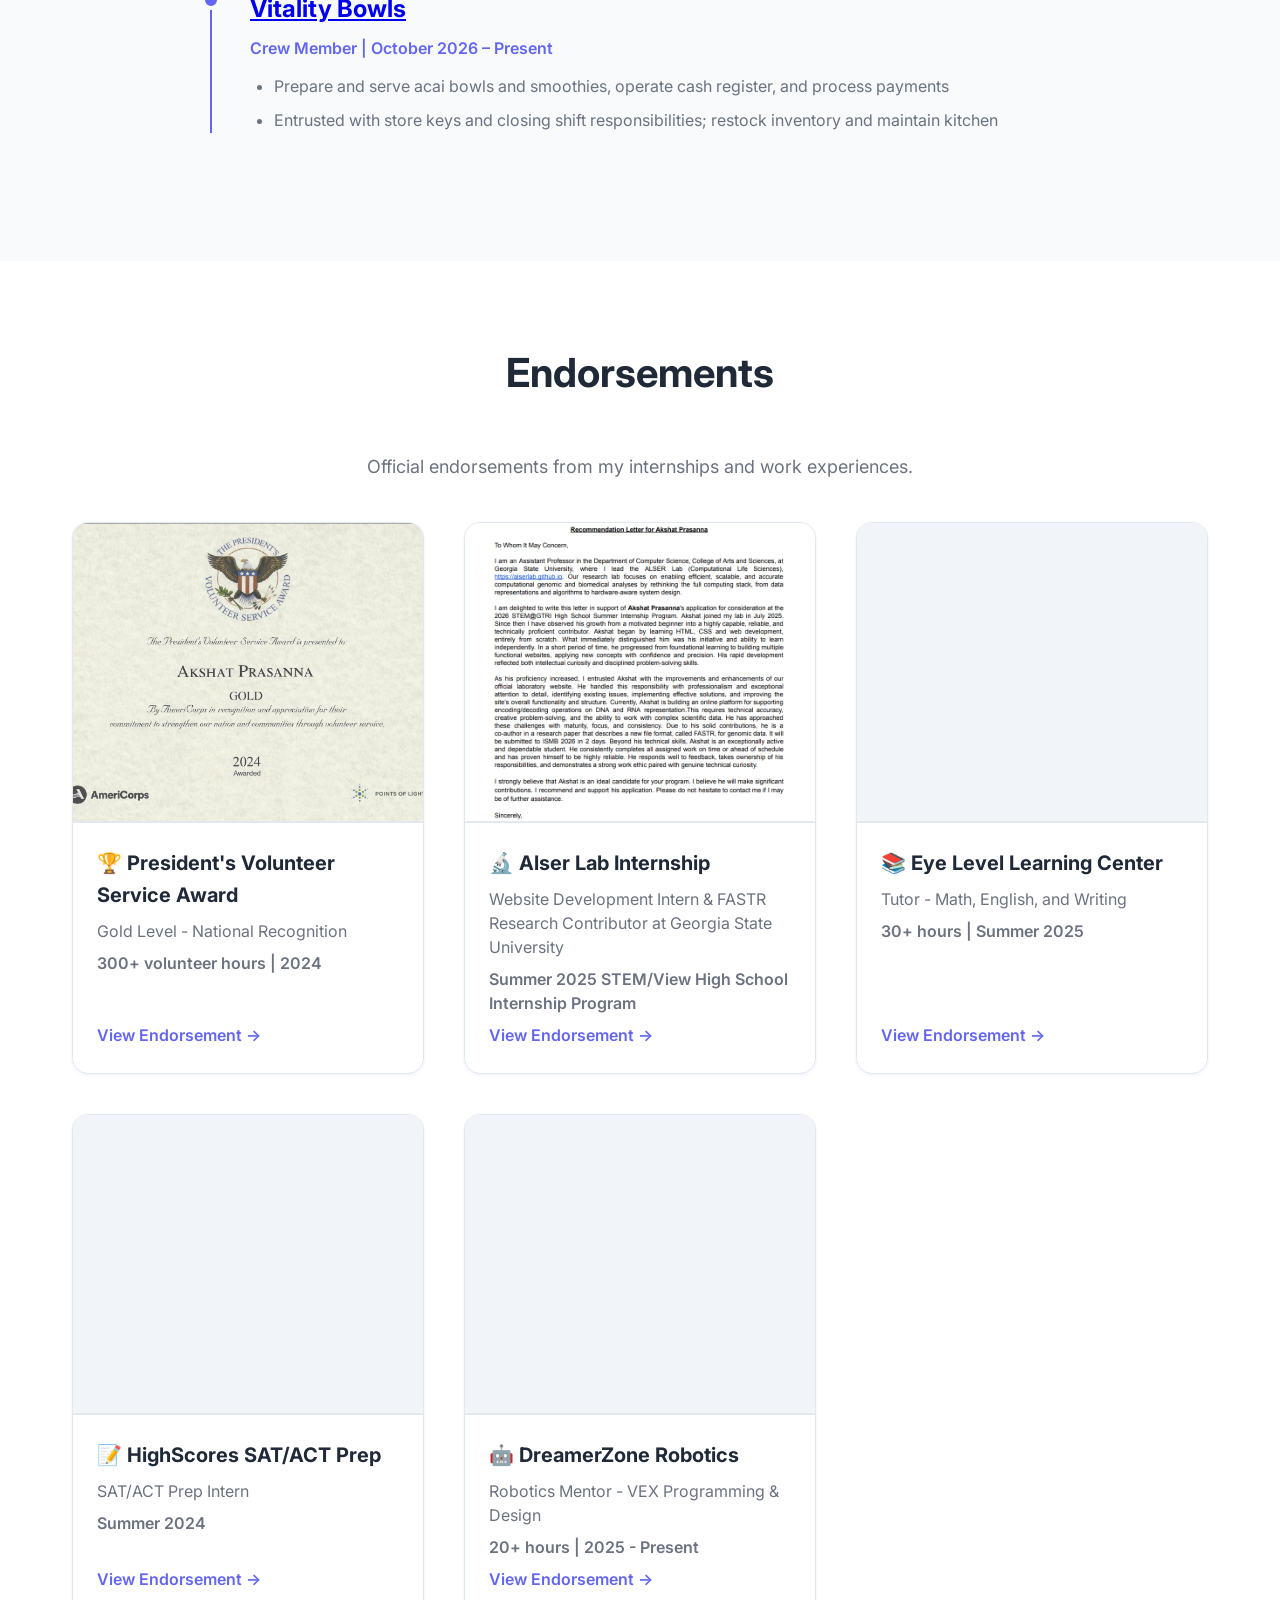
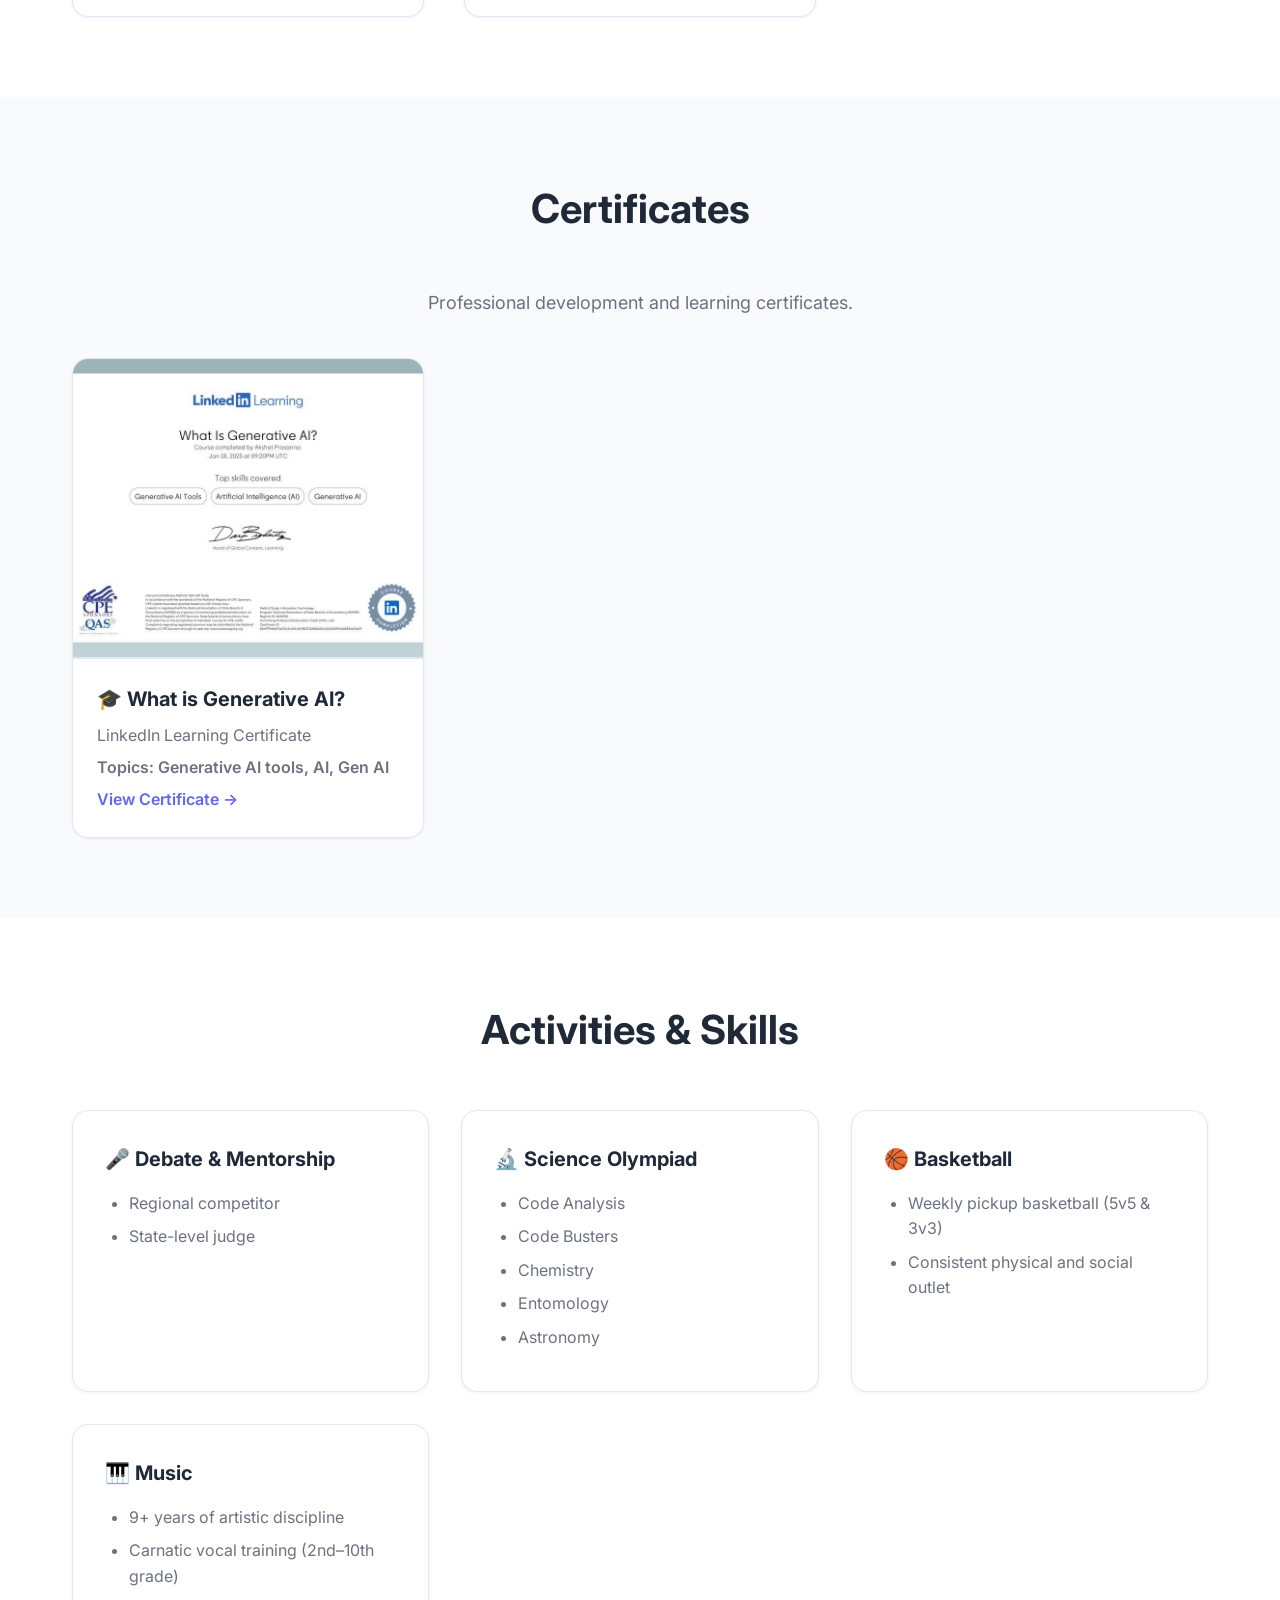
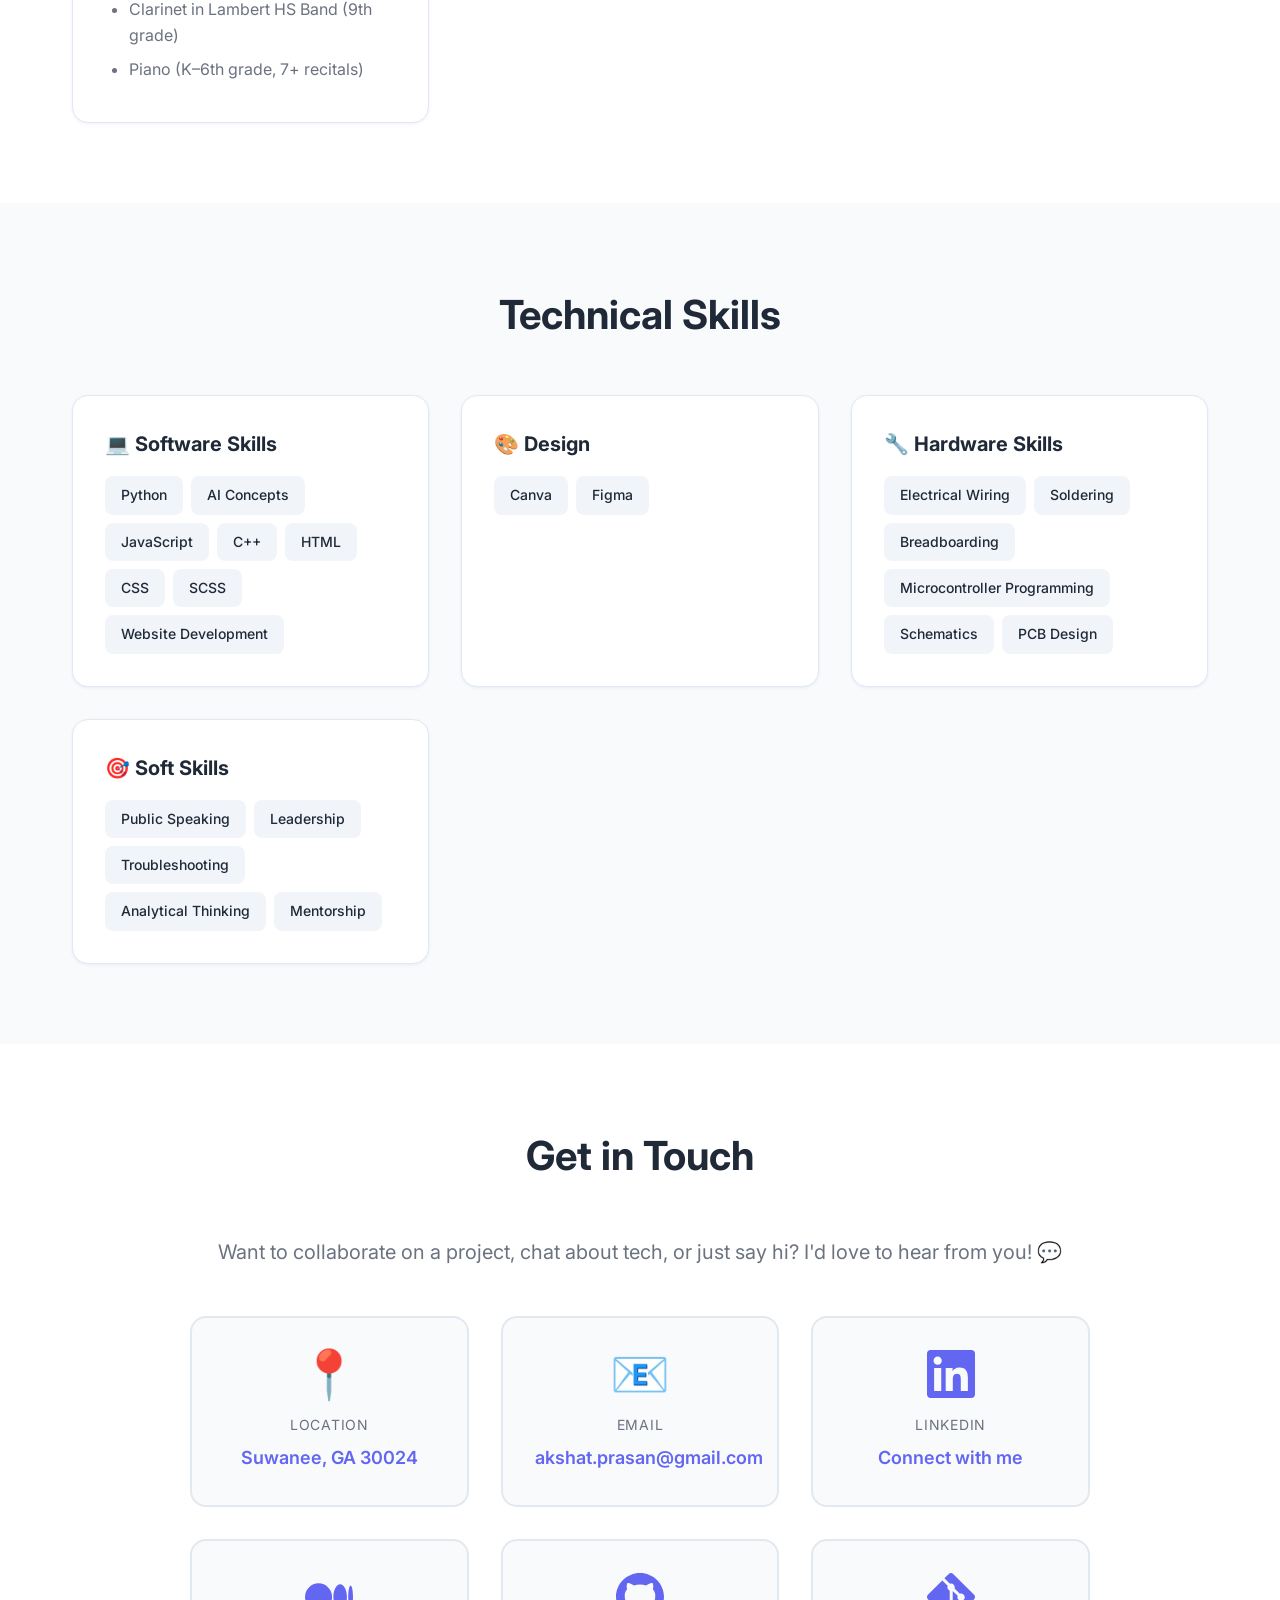
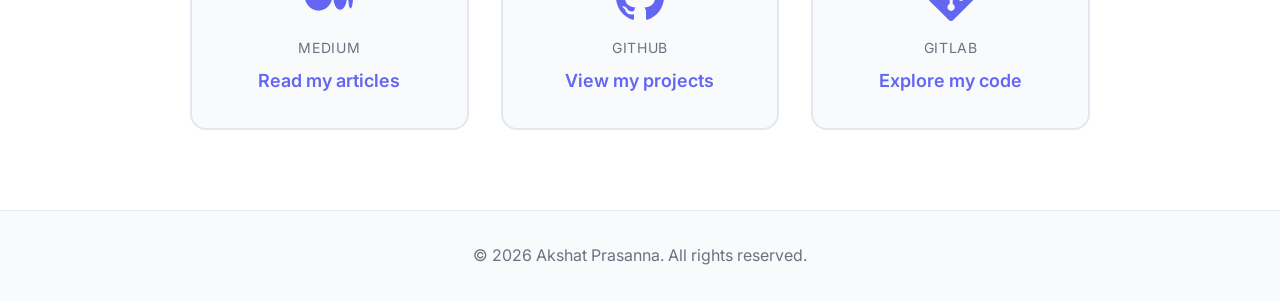
==== commit 57096e8b: "Add files via upload" ====
--- a/index.html
+++ b/index.html
@@ -545,7 +545,7 @@
                 <div class="timeline-item">
                     <div class="timeline-marker"></div>
                     <div class="timeline-content">
-                        <h3>Vitality Bowls</h3>
+                        <h3><a href="https://vitalitybowls.com/locations/suwanee-acai-bowls/" target="_blank">Vitality Bowls</a></h3>
                         <p class="role-title">Crew Member | October 2026 – Present</p>
                         <ul>
                             <li>Prepare and serve acai bowls and smoothies, operate cash register, and process payments</li>
@@ -1026,7 +1026,7 @@
                     </div>
 
                     <div class="experience-item">
-                        <h3>Vitality Bowls | Crew Member (October 2026–Present)</h3>
+                        <h3><a href="https://vitalitybowls.com/locations/suwanee-acai-bowls/" target="_blank">Vitality Bowls</a> | Crew Member (October 2026–Present)</h3>
                         <ul>
                             <li>Prepare & serve acai bowls and smoothies, operate register, process payments; entrusted with store keys & closing duties</li>
                         </ul>
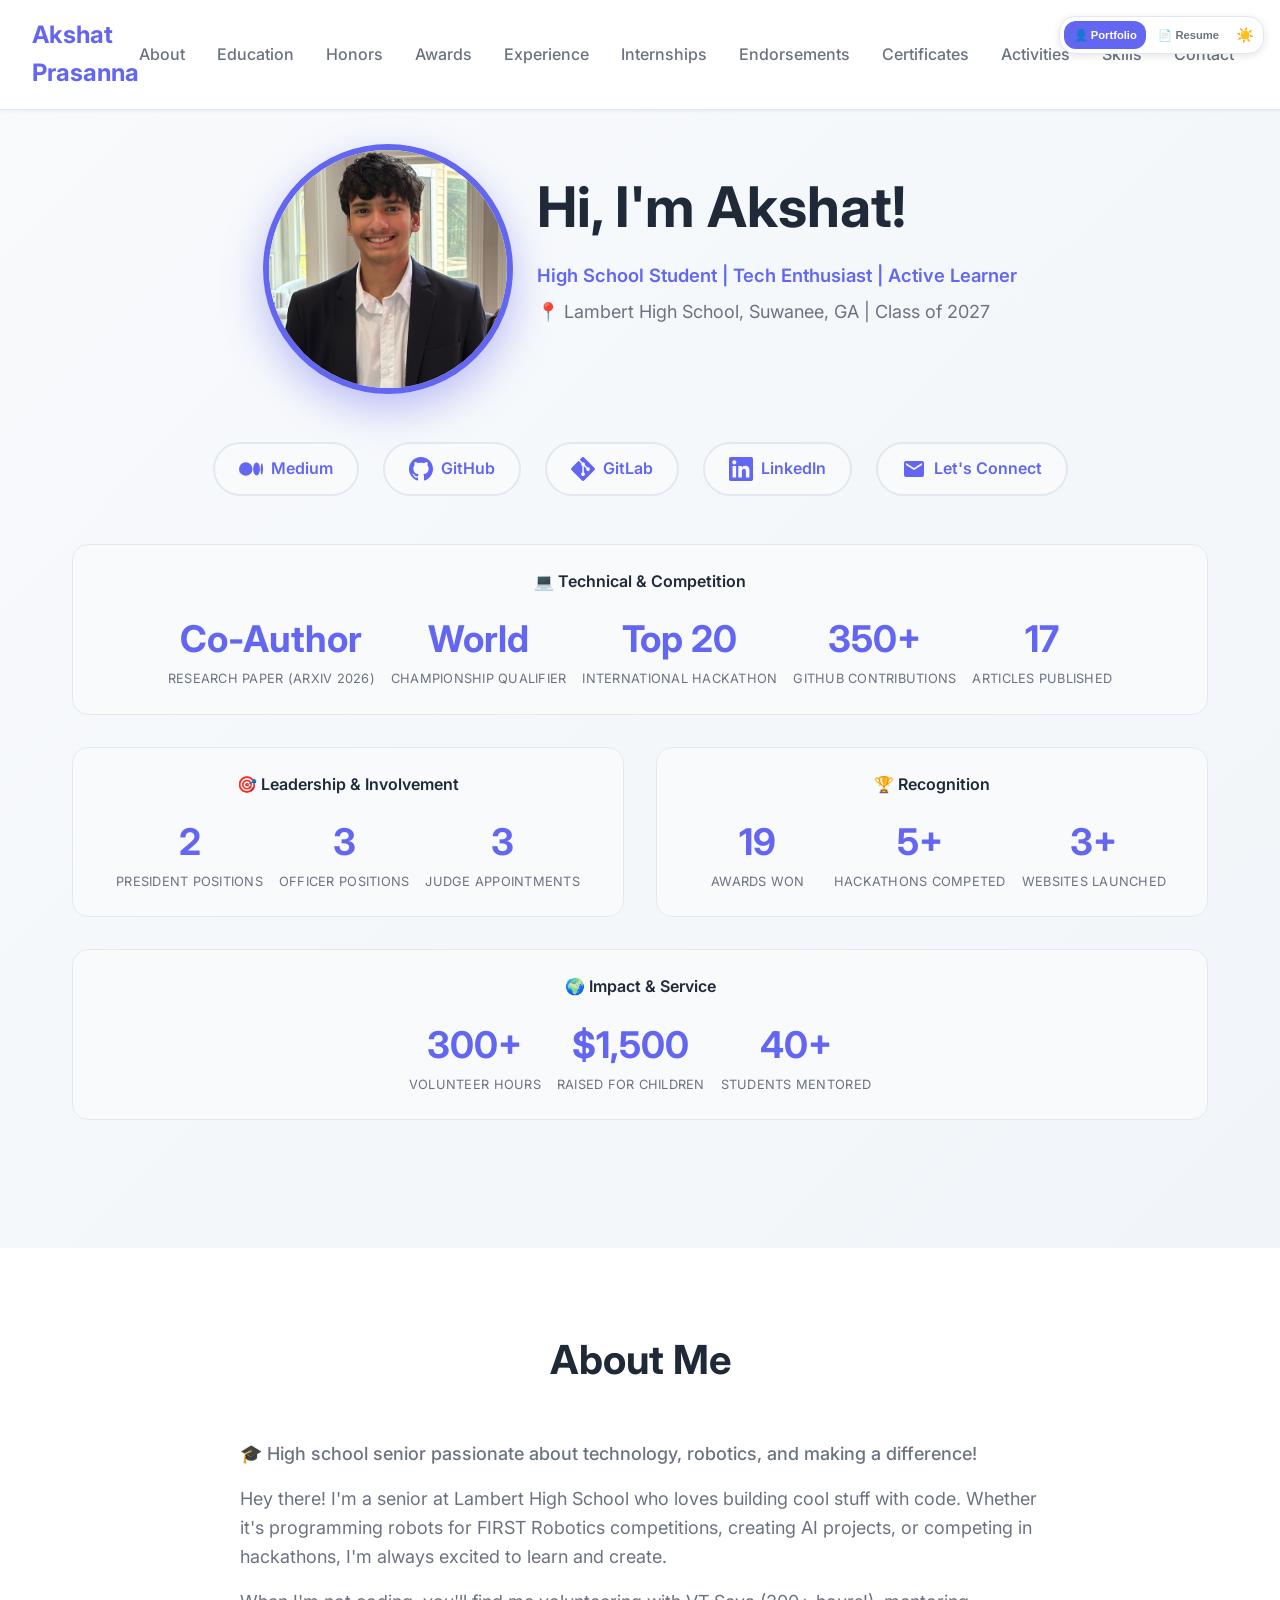
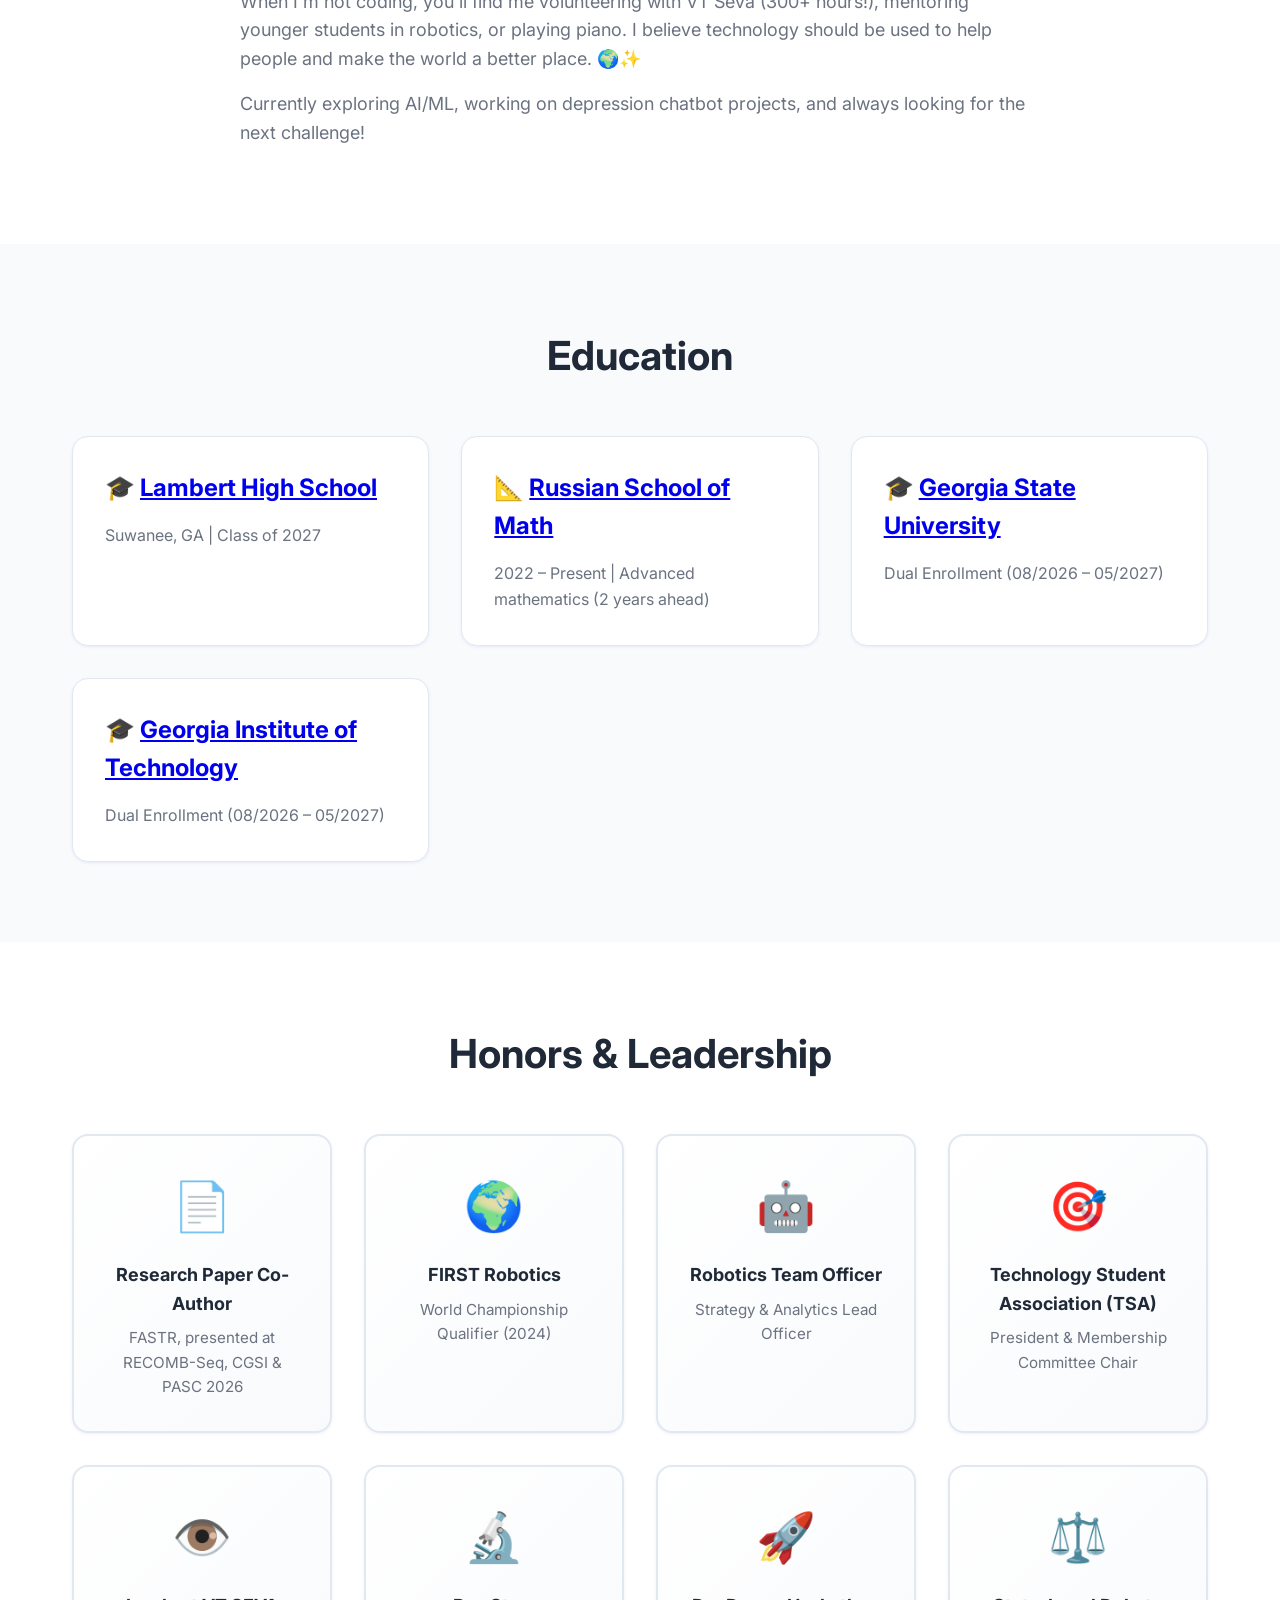
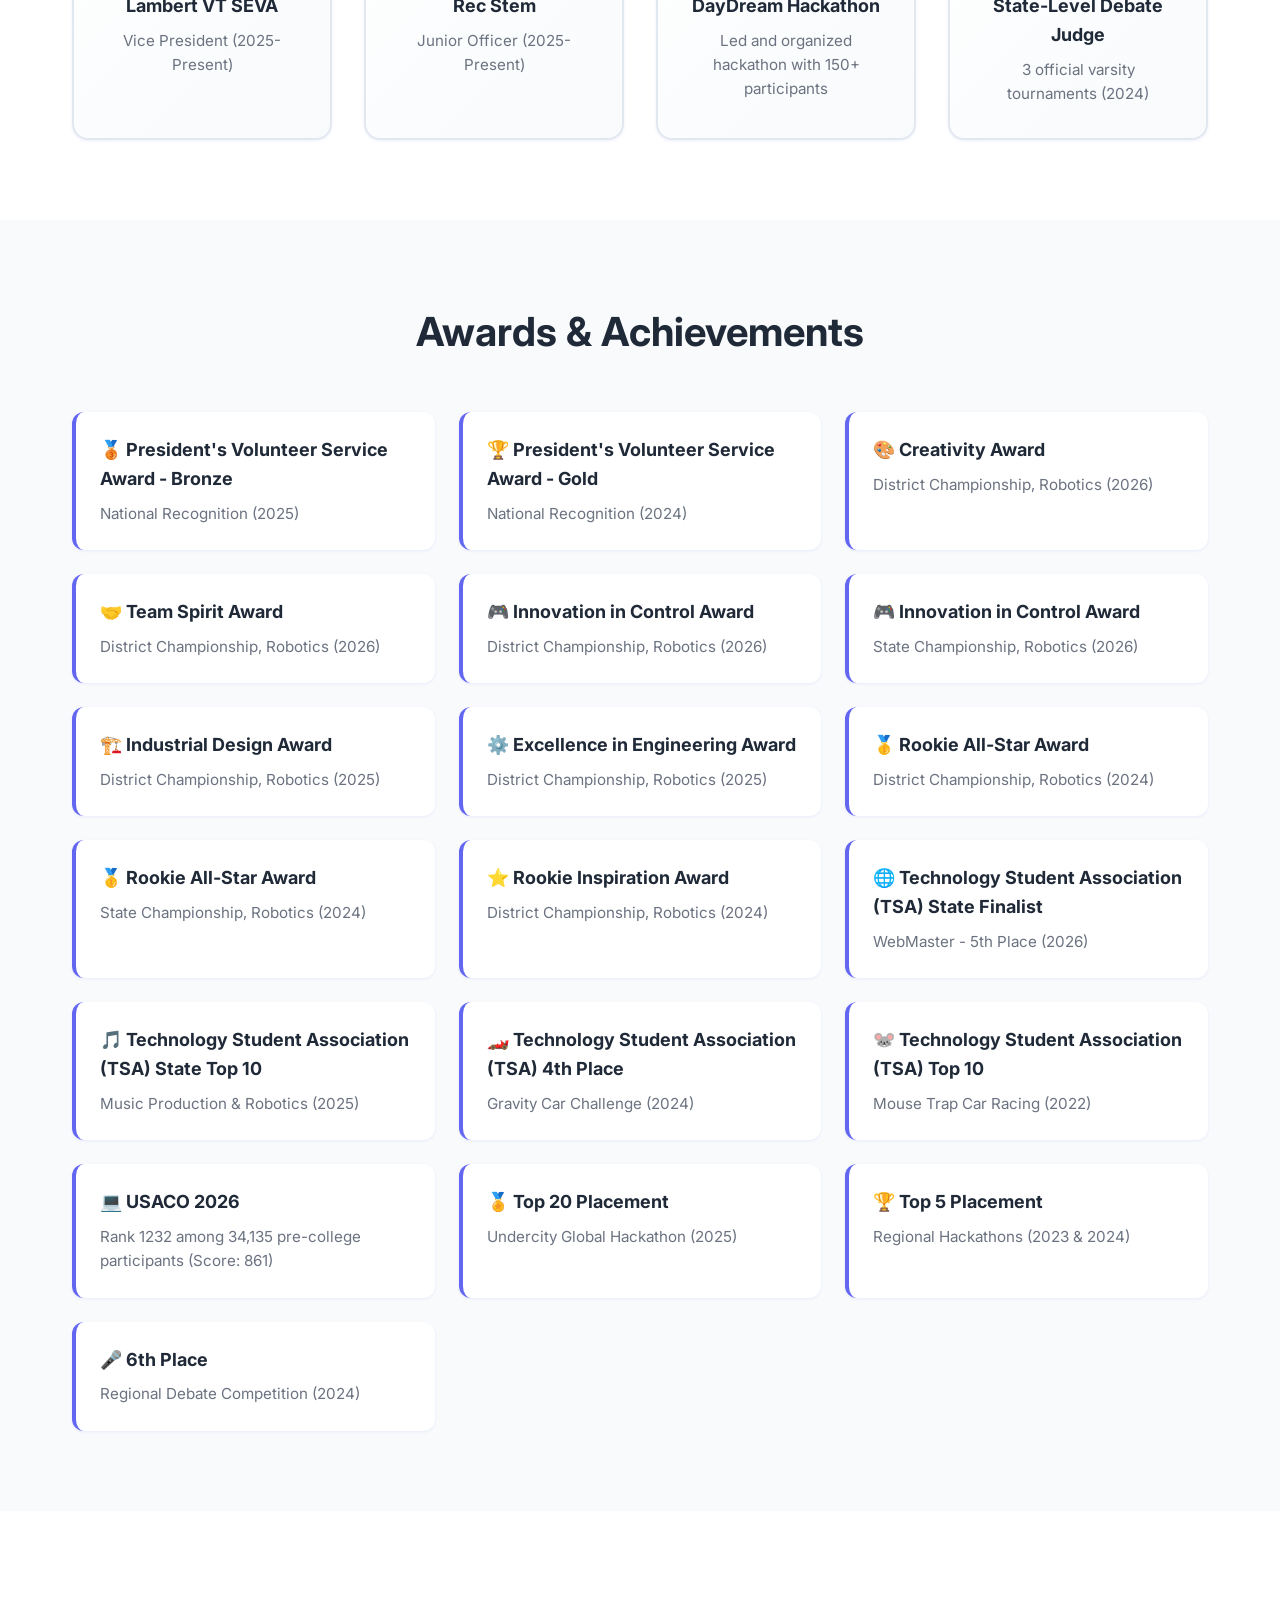
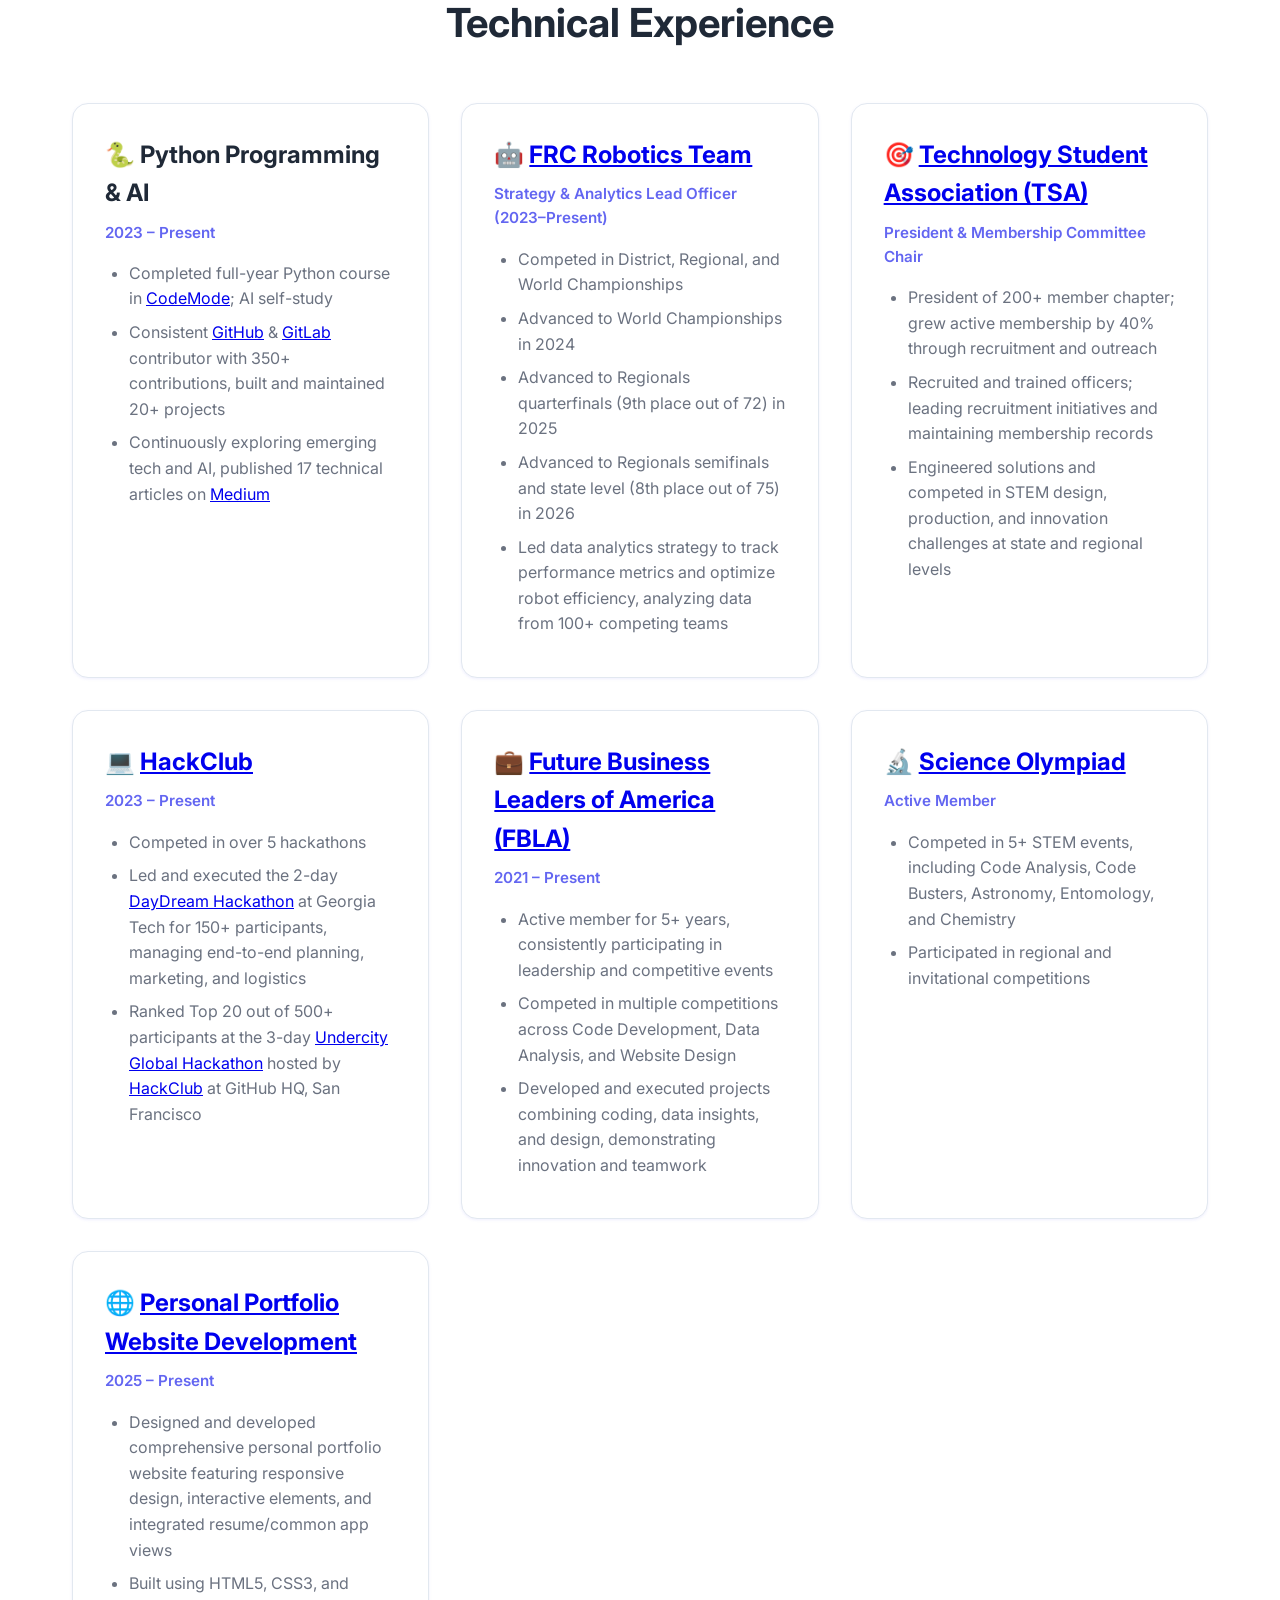
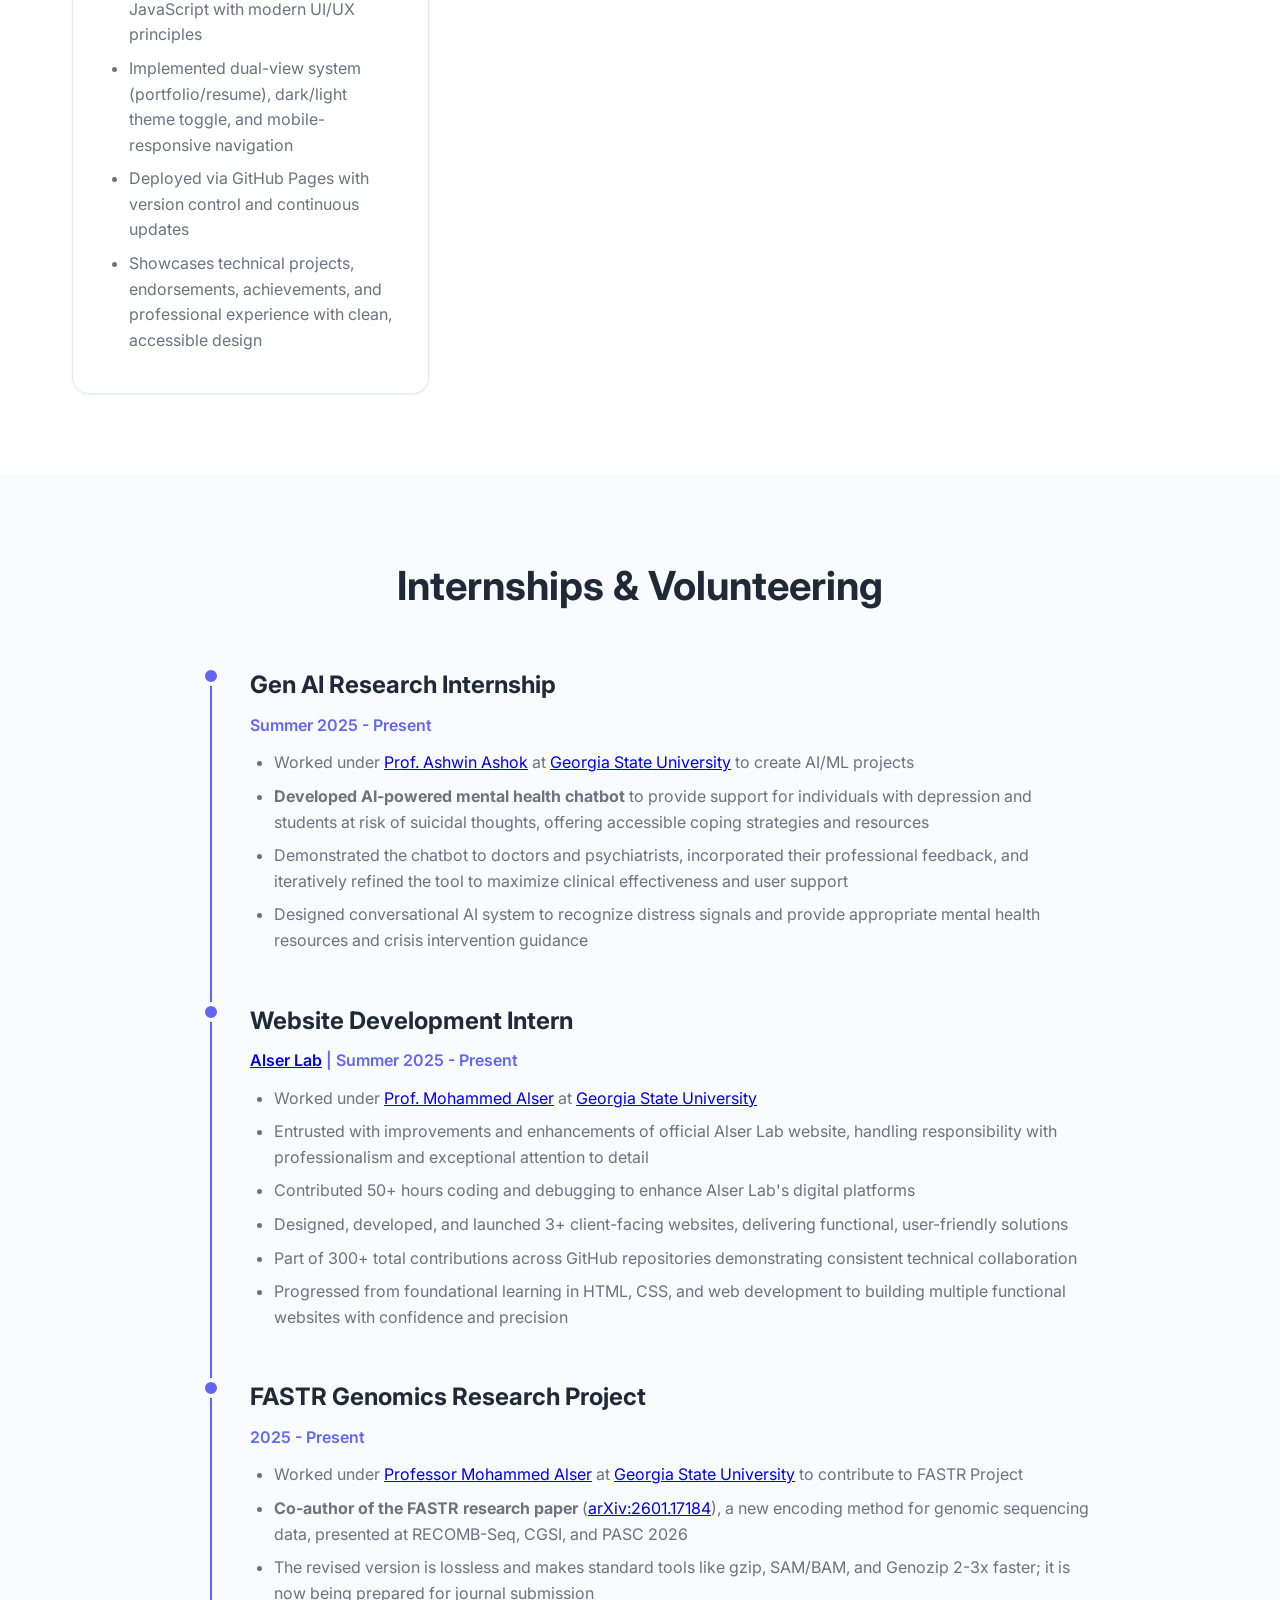
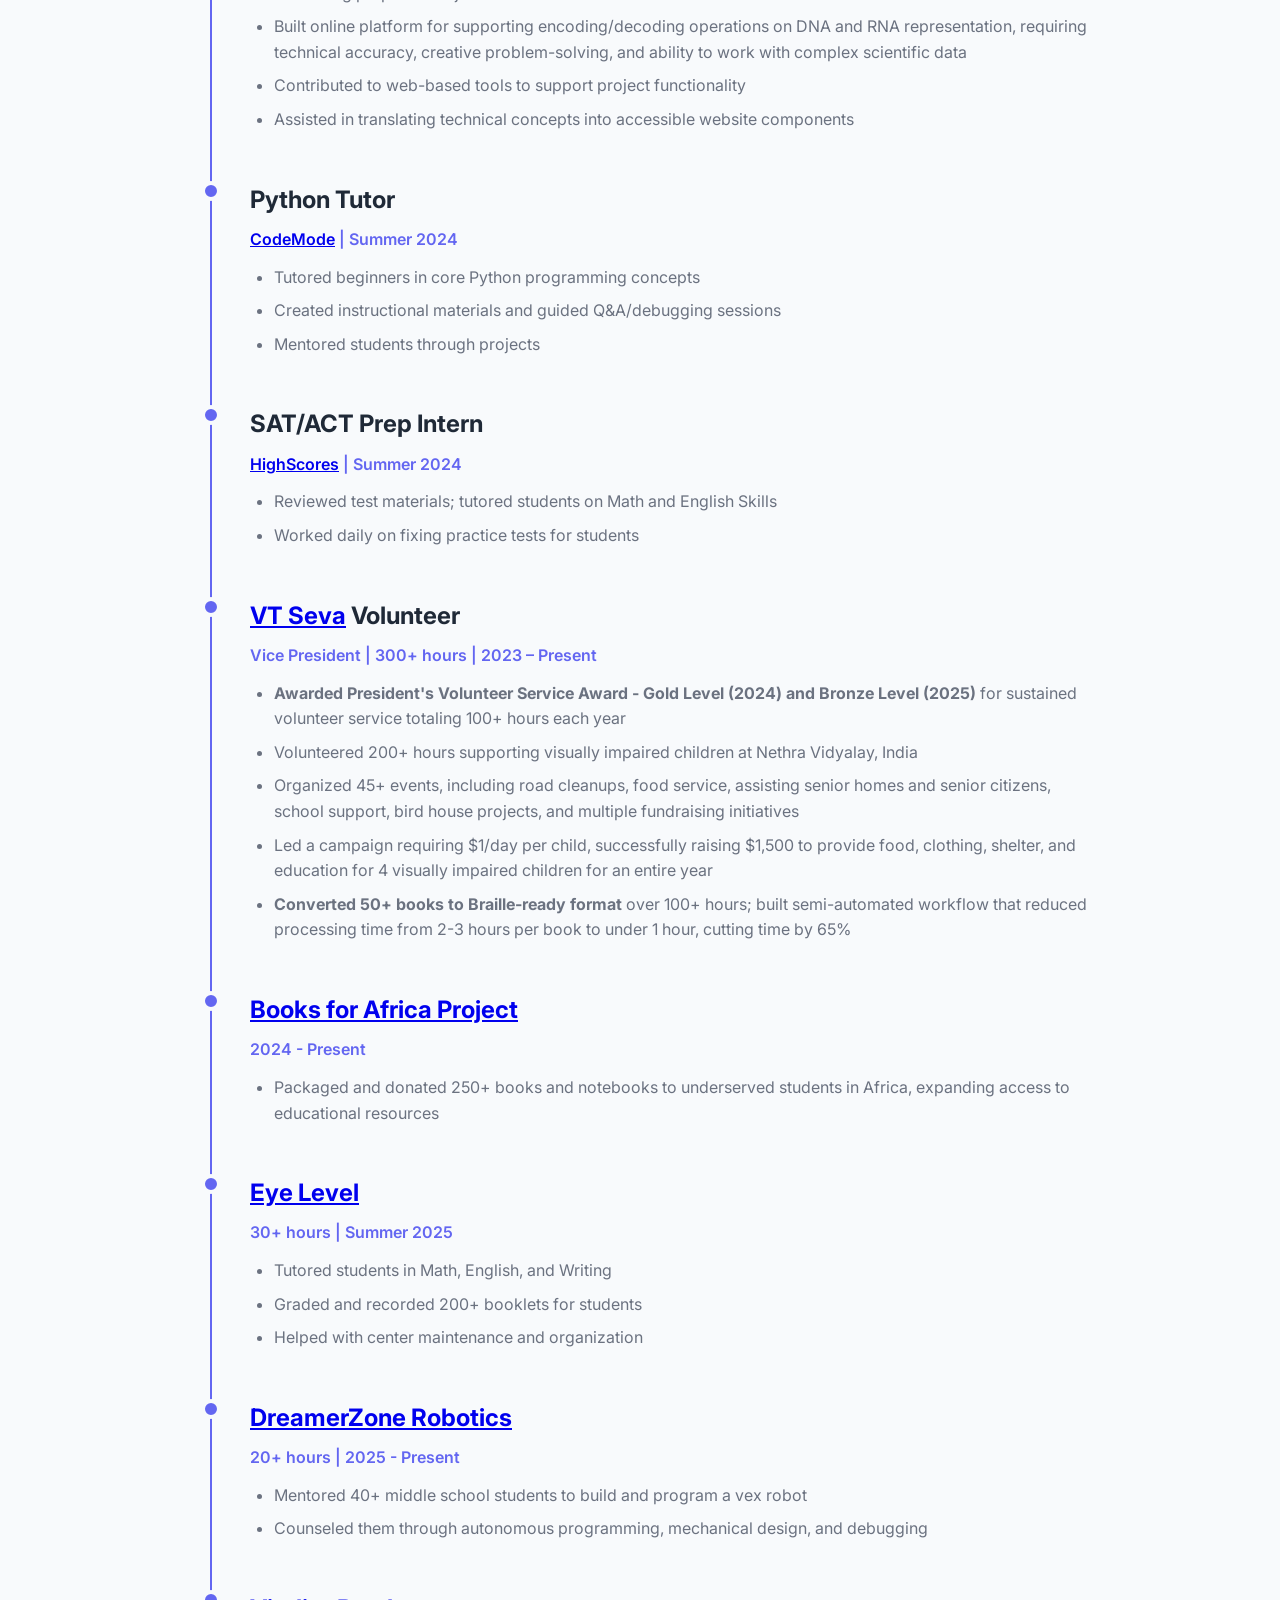
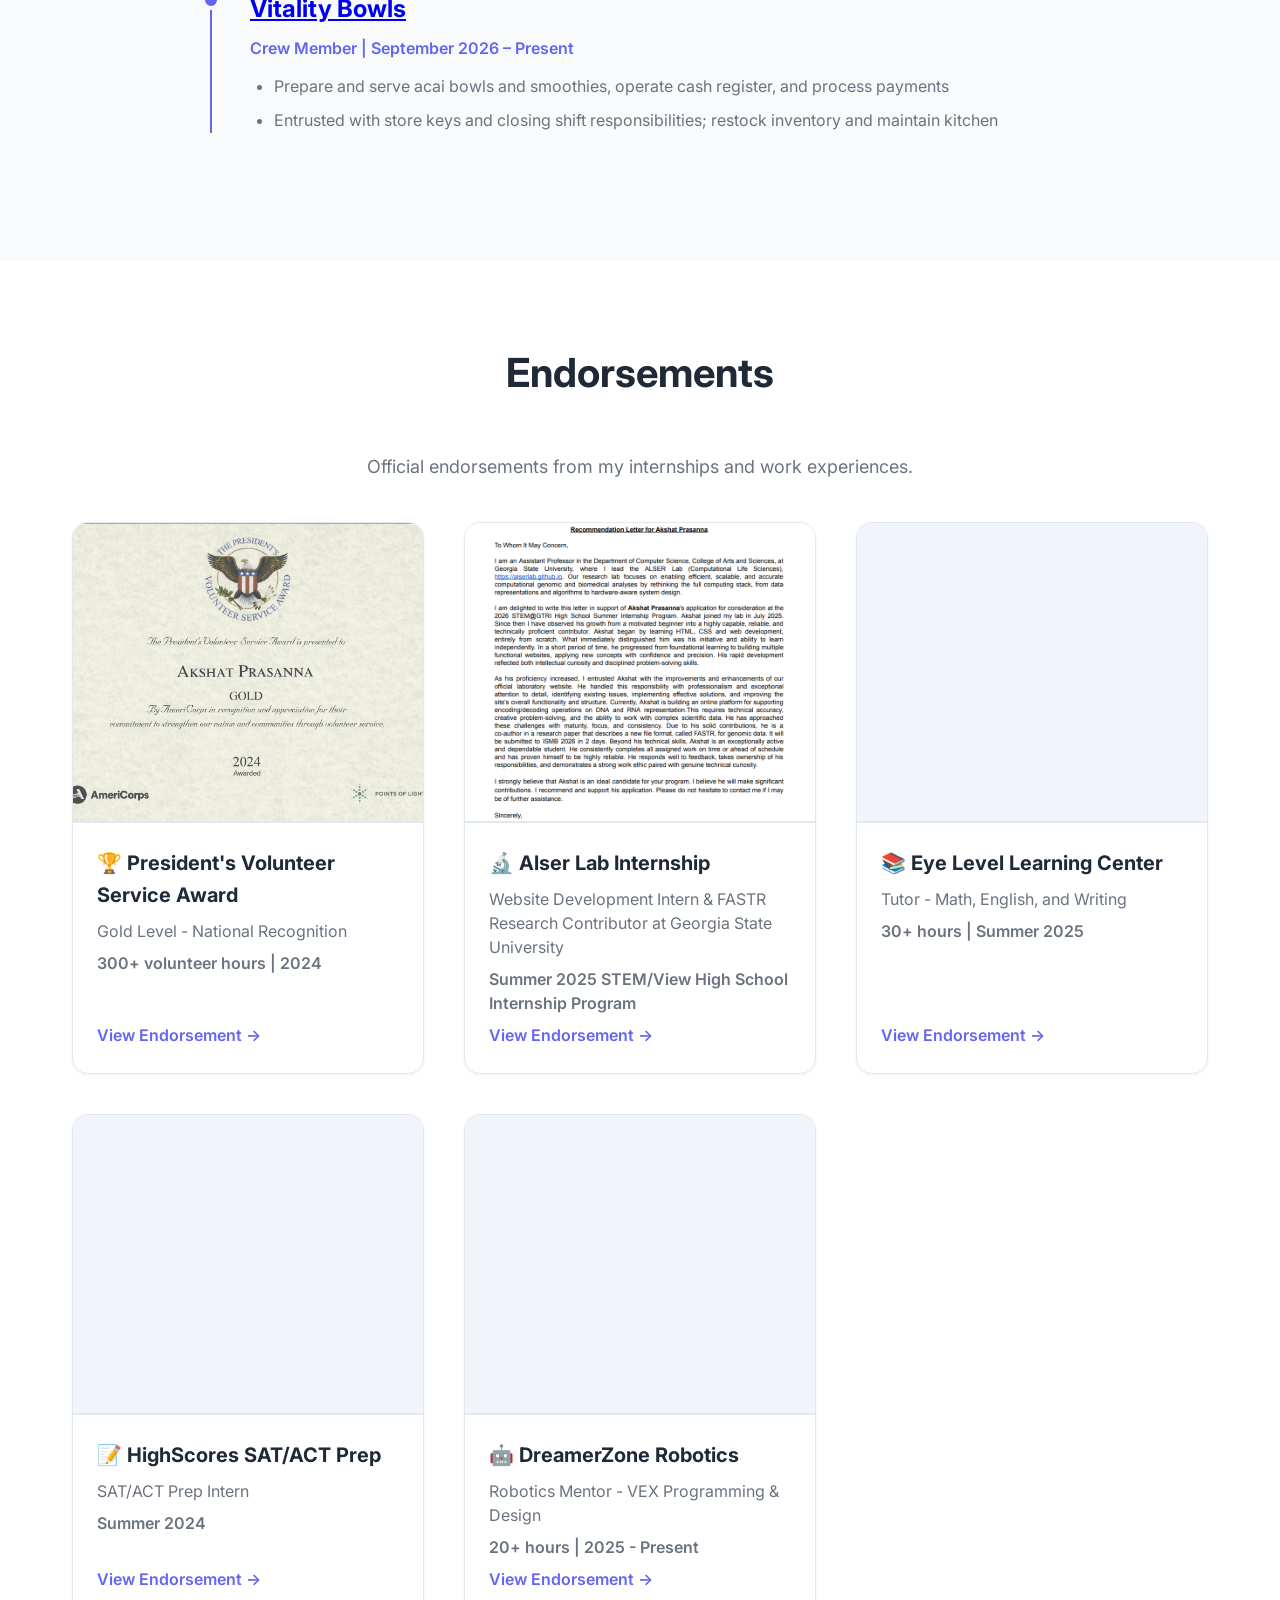
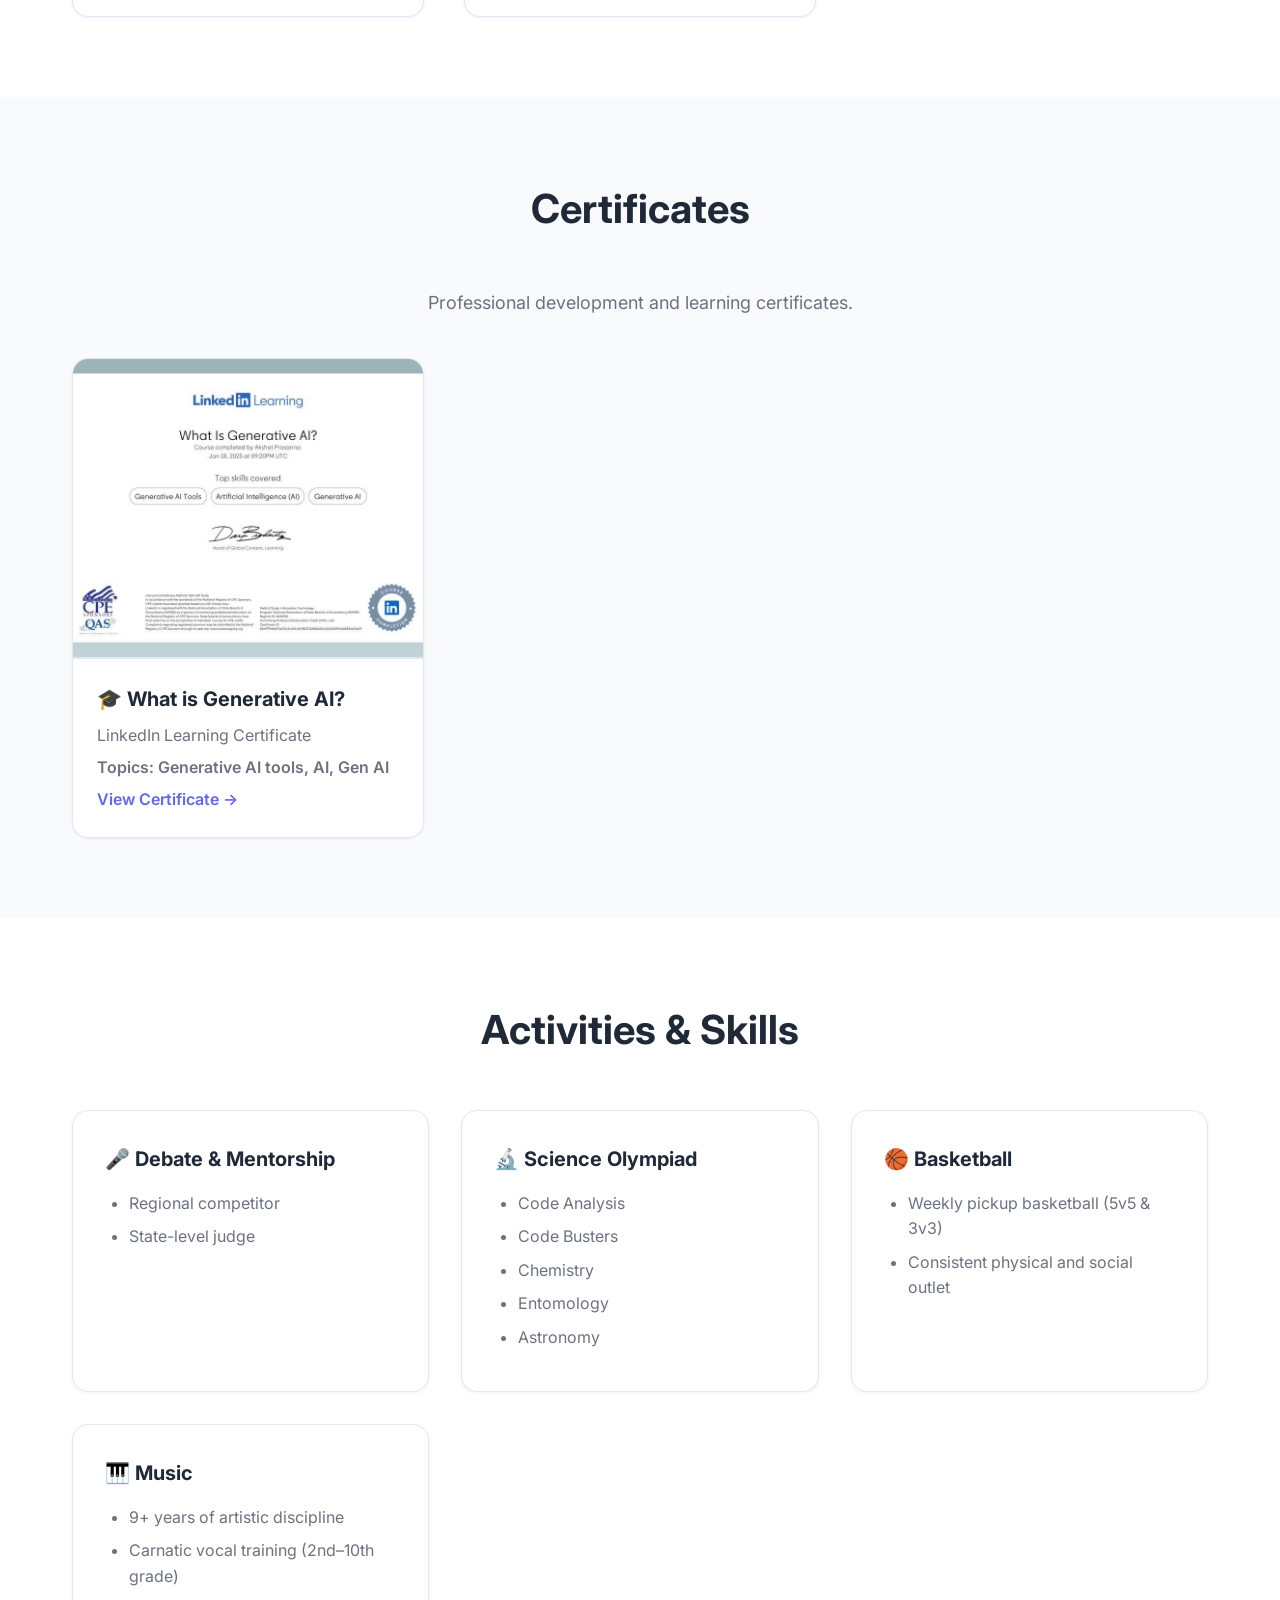
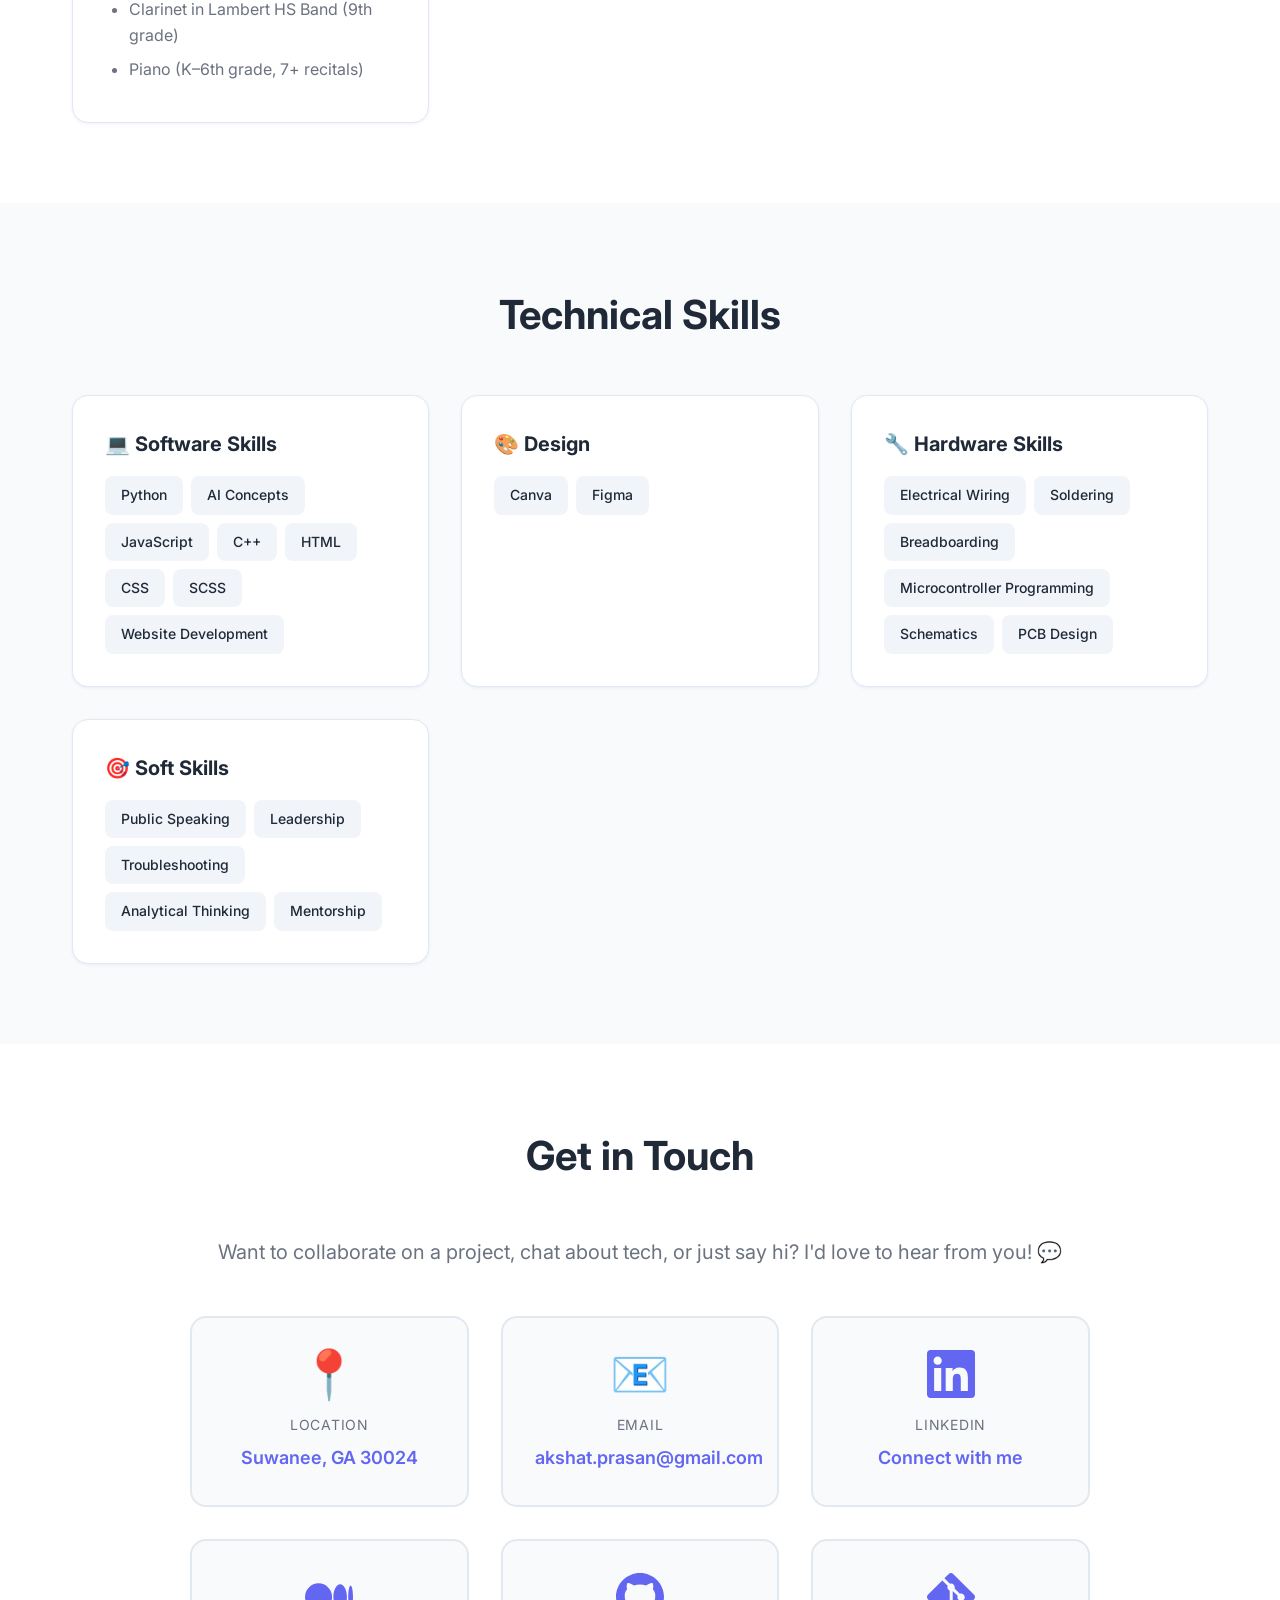
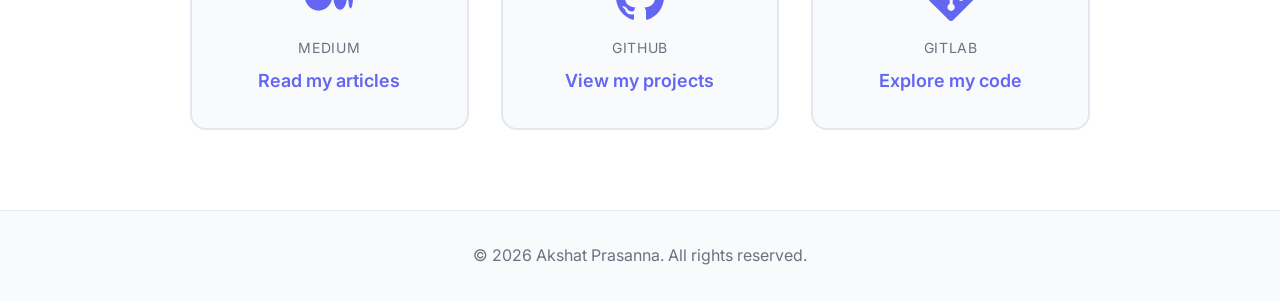
==== commit 97349f04: "Add files via upload" ====
--- a/index.html
+++ b/index.html
@@ -546,7 +546,7 @@
                     <div class="timeline-marker"></div>
                     <div class="timeline-content">
                         <h3><a href="https://vitalitybowls.com/locations/suwanee-acai-bowls/" target="_blank">Vitality Bowls</a></h3>
-                        <p class="role-title">Crew Member | October 2026 – Present</p>
+                        <p class="role-title">Crew Member | September 2026 – Present</p>
                         <ul>
                             <li>Prepare and serve acai bowls and smoothies, operate cash register, and process payments</li>
                             <li>Entrusted with store keys and closing shift responsibilities; restock inventory and maintain kitchen</li>
@@ -1026,7 +1026,7 @@
                     </div>
 
                     <div class="experience-item">
-                        <h3><a href="https://vitalitybowls.com/locations/suwanee-acai-bowls/" target="_blank">Vitality Bowls</a> | Crew Member (October 2026–Present)</h3>
+                        <h3><a href="https://vitalitybowls.com/locations/suwanee-acai-bowls/" target="_blank">Vitality Bowls</a> | Crew Member (September 2026–Present)</h3>
                         <ul>
                             <li>Prepare & serve acai bowls and smoothies, operate register, process payments; entrusted with store keys & closing duties</li>
                         </ul>
